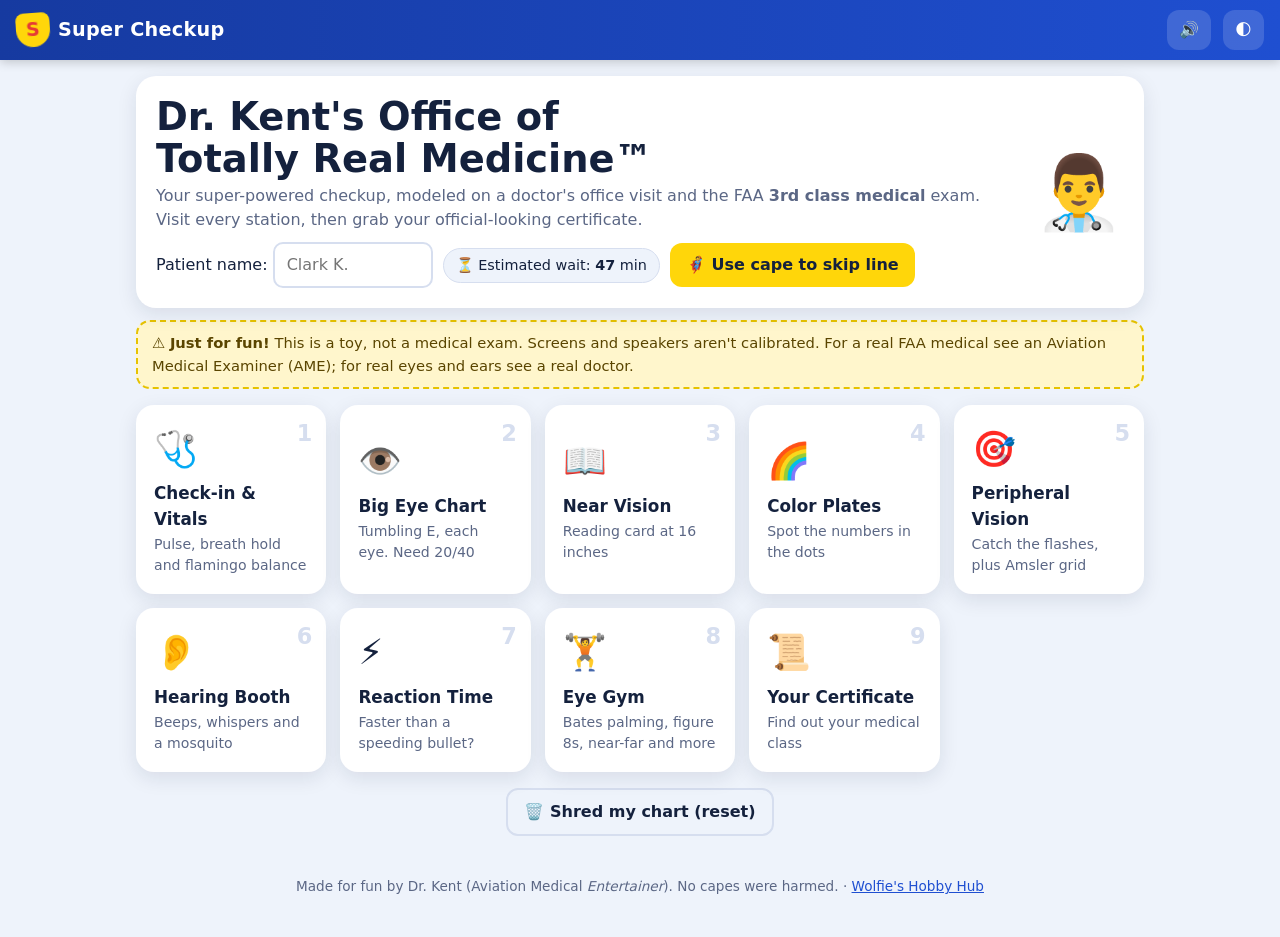
==== checkup/index.html @ 21eaa27b "Add Super Checkup: goofy doctor's-office checkup page (2.18.0) New checkup/ page with eye chart, nea" ====
<!doctype html>
<html lang="en">
<head>
<meta charset="utf-8">
<meta name="viewport" content="width=device-width, initial-scale=1">
<title>Super Checkup</title>
<meta name="description" content="Dr. Kent's goofy doctor's office: eye chart, color plates, peripheral vision, hearing, reaction time, eye gym and a printable certificate. For fun, not a medical exam.">
<link rel="icon" href="data:image/svg+xml,<svg xmlns='http://www.w3.org/2000/svg' viewBox='0 0 100 100'><text y='.9em' font-size='90'>🩺</text></svg>">
<style>
:root{
  --blue:#1f4fd1; --blue2:#163aa0; --red:#e53935; --yellow:#ffd60a; --green:#18a058;
  --bg:#eef3fb; --card:#ffffff; --ink:#14213d; --muted:#5b6785; --line:#d6deef;
  --shadow:0 6px 20px rgba(20,33,61,.10);
}
@media (prefers-color-scheme: dark){
  :root:not([data-theme="light"]){ --bg:#0d1427; --card:#16213d; --ink:#eef2ff; --muted:#a3b0d0; --line:#2a3963; --shadow:0 6px 20px rgba(0,0,0,.35); }
}
:root[data-theme="dark"]{ --bg:#0d1427; --card:#16213d; --ink:#eef2ff; --muted:#a3b0d0; --line:#2a3963; --shadow:0 6px 20px rgba(0,0,0,.35); }
*{box-sizing:border-box}
html,body{margin:0}
body{background:var(--bg);color:var(--ink);font:16px/1.5 system-ui,-apple-system,"Segoe UI",Roboto,sans-serif;min-height:100vh;overflow-x:hidden}
button{font:inherit;cursor:pointer;border:0;border-radius:12px;padding:10px 16px;background:var(--blue);color:#fff;font-weight:700;transition:transform .08s,filter .15s}
button:hover{filter:brightness(1.1)} button:active{transform:scale(.96)}
button.ghost{background:transparent;color:var(--ink);border:2px solid var(--line)}
button.red{background:var(--red)} button.yellow{background:var(--yellow);color:#14213d} button.green{background:var(--green)}
button.big{font-size:1.25rem;padding:16px 26px}
button:disabled{opacity:.5;cursor:not-allowed}
input,select{font:inherit;padding:9px 12px;border-radius:10px;border:2px solid var(--line);background:var(--card);color:var(--ink)}
a{color:var(--blue)}
header.top{position:sticky;top:0;z-index:20;background:linear-gradient(90deg,var(--blue2),var(--blue));color:#fff;display:flex;align-items:center;gap:12px;padding:10px 16px;box-shadow:0 2px 10px rgba(0,0,0,.2)}
header.top .logo{font-weight:900;font-size:1.2rem;letter-spacing:.3px;display:flex;align-items:center;gap:8px;color:#fff;text-decoration:none}
header.top .logo .s{display:inline-grid;place-items:center;width:34px;height:34px;background:var(--yellow);color:var(--red);border-radius:8px 8px 50% 50%;font-weight:900;transform:rotate(-4deg)}
header.top .sp{flex:1}
header.top button{background:rgba(255,255,255,.15);padding:8px 12px}
.wrap{max-width:1040px;margin:0 auto;padding:16px}
.disclaimer{background:#fff6cc;color:#5a4500;border:2px dashed #e6c200;border-radius:14px;padding:10px 14px;font-size:.92rem;margin:12px 0}
.hero{display:grid;grid-template-columns:1fr auto;gap:16px;align-items:center;background:var(--card);border-radius:20px;padding:20px;box-shadow:var(--shadow);position:relative;overflow:hidden}
.hero h1{margin:0 0 4px;font-size:clamp(1.6rem,4vw,2.4rem);line-height:1.1}
.hero p{margin:4px 0;color:var(--muted)}
.doc{font-size:72px;cursor:pointer;user-select:none;animation:bob 2.4s ease-in-out infinite;position:relative}
.bubble{position:absolute;right:100px;top:10px;background:var(--yellow);color:#14213d;padding:8px 12px;border-radius:14px 14px 2px 14px;font-weight:700;max-width:260px;font-size:.9rem;box-shadow:var(--shadow);opacity:0;transform:translateY(6px);transition:.3s;pointer-events:none}
.bubble.on{opacity:1;transform:none}
@keyframes bob{50%{transform:translateY(-8px) rotate(3deg)}}
.waiting{display:flex;flex-wrap:wrap;gap:10px;align-items:center;margin-top:10px}
.pill{background:var(--bg);border:1px solid var(--line);border-radius:999px;padding:6px 12px;font-size:.9rem}
.grid{display:grid;grid-template-columns:repeat(auto-fill,minmax(190px,1fr));gap:14px;margin-top:16px}
.card{background:var(--card);border-radius:18px;padding:16px;box-shadow:var(--shadow);border:2px solid transparent;cursor:pointer;position:relative;transition:transform .15s,border-color .15s;text-align:left;color:var(--ink);font-weight:400}
.card:hover{transform:translateY(-3px) rotate(-.5deg);border-color:var(--blue)}
.card .em{font-size:2.2rem}
.card h3{margin:6px 0 2px;font-size:1.05rem}
.card p{margin:0;color:var(--muted);font-size:.88rem}
.card .num{position:absolute;top:10px;right:12px;font-weight:900;color:var(--line);font-size:1.4rem}
.card .done{position:absolute;top:10px;right:12px;background:var(--green);color:#fff;border-radius:999px;padding:2px 9px;font-size:.78rem;font-weight:800}
.station{display:none}
.station.on{display:block;animation:pop .25s ease-out}
@keyframes pop{from{opacity:0;transform:translateY(10px)}}
.panel{background:var(--card);border-radius:20px;padding:18px;box-shadow:var(--shadow);margin-top:14px}
.panel h2{margin:0 0 6px}
.muted{color:var(--muted)}
.row{display:flex;flex-wrap:wrap;gap:10px;align-items:center}
.back{margin-bottom:6px}
.chartbox{background:#fff;color:#000;border-radius:16px;min-height:280px;display:grid;place-items:center;position:relative;border:6px solid #ddd;overflow:hidden}
.chartbox .lab{position:absolute;top:8px;left:12px;font:700 .85rem system-ui;color:#555}
.chartbox .lab2{position:absolute;top:8px;right:12px;font:700 .85rem system-ui;color:#555}
.arrows{display:grid;grid-template-columns:repeat(3,64px);grid-template-rows:repeat(3,64px);gap:6px;justify-content:center;margin-top:12px}
.arrows button{font-size:1.6rem;padding:0}
.cal-card{height:auto;aspect-ratio:85.6/53.98;border:3px solid var(--blue);border-radius:10px;background:repeating-linear-gradient(45deg,rgba(31,79,209,.08) 0 10px,transparent 10px 20px);display:grid;place-items:center;font-weight:800;color:var(--blue);margin:10px 0}
.result{background:var(--bg);border-radius:14px;padding:12px 14px;margin-top:12px;border-left:6px solid var(--blue)}
.result.good{border-left-color:var(--green)} .result.bad{border-left-color:var(--red)}
.big-num{font-size:2.6rem;font-weight:900;line-height:1}
canvas.plate{width:min(320px,80vw);height:auto;aspect-ratio:1;border-radius:50%;background:#f3ecdc;display:block;margin:10px auto;box-shadow:inset 0 0 0 4px #e3d9c3}
.keypad{display:grid;grid-template-columns:repeat(5,1fr);gap:6px;max-width:340px;margin:8px auto}
.keypad button{padding:12px 0}
.field{background:#0a0f1c;border-radius:16px;height:min(70vh,560px);position:relative;touch-action:manipulation;user-select:none;overflow:hidden}
.field .fix{position:absolute;left:50%;top:50%;transform:translate(-50%,-50%);color:var(--yellow);font:900 28px system-ui}
.field .msg{position:absolute;left:0;right:0;bottom:12px;text-align:center;color:#c9d4f2;font-size:.95rem}
.react{height:280px;border-radius:20px;display:grid;place-items:center;font:900 clamp(1.4rem,5vw,2.4rem) system-ui;color:#fff;user-select:none;touch-action:manipulation;background:#334;cursor:pointer;text-align:center;padding:10px}
.react.wait{background:var(--red)} .react.go{background:var(--green)} .react.early{background:#f59f00}
table{border-collapse:collapse;width:100%}
td,th{padding:6px 8px;border-bottom:1px solid var(--line);text-align:left}
.tabs{display:flex;gap:6px;flex-wrap:wrap;margin:10px 0}
.tabs button{background:var(--bg);color:var(--ink);border:2px solid var(--line)}
.tabs button.on{background:var(--blue);color:#fff;border-color:var(--blue)}
.reading{background:#fff;color:#111;border-radius:14px;padding:16px;font-family:Georgia,"Times New Roman",serif}
.reading .ln{padding:6px 8px;border-radius:8px;cursor:pointer;display:flex;gap:10px;align-items:baseline}
.reading .ln:hover{background:#eef3fb}
.reading .ln b{font:700 11px system-ui;color:#888;min-width:44px}
.stage{background:#0a0f1c;border-radius:16px;height:340px;position:relative;overflow:hidden;color:#fff}
.stage .dot{position:absolute;width:26px;height:26px;border-radius:50%;background:radial-gradient(circle at 35% 35%,#fff,var(--yellow) 40%,#f08c00);box-shadow:0 0 18px var(--yellow);transform:translate(-50%,-50%)}
.stage .say{position:absolute;left:0;right:0;top:14px;text-align:center;font:800 1.3rem system-ui;padding:0 12px}
.stage .timer{position:absolute;right:14px;bottom:10px;font:800 1.1rem system-ui;color:var(--yellow)}
.ex{display:grid;grid-template-columns:repeat(auto-fill,minmax(220px,1fr));gap:10px;margin-top:10px}
.ex .card{cursor:default}
.ex .card button{margin-top:8px}
.heart{font-size:64px;display:inline-block}
.heart.beat{animation:beat var(--hb,1s) infinite}
@keyframes beat{0%,100%{transform:scale(1)}15%{transform:scale(1.25)}30%{transform:scale(1)}45%{transform:scale(1.15)}}
.toast{position:fixed;left:50%;bottom:18px;transform:translateX(-50%) translateY(120px);background:var(--ink);color:var(--bg);padding:10px 16px;border-radius:14px;font-weight:700;z-index:50;transition:.35s;max-width:calc(100vw - 32px);text-align:center}
.toast.on{transform:translateX(-50%)}
#confetti{position:fixed;inset:0;pointer-events:none;z-index:60}
.cert{background:#fffdf3;color:#1b1b1b;border:12px double #c9a227;border-radius:10px;padding:24px;text-align:center;position:relative;font-family:Georgia,serif}
.cert h2{font-size:clamp(1.3rem,4vw,2rem);margin:0;color:var(--blue2);letter-spacing:1px}
.cert .cls{font:900 clamp(1.3rem,5vw,2.2rem) system-ui;margin:10px 0;color:var(--red)}
.cert table td{border-bottom:1px dotted #bbb;font-family:system-ui}
.seal{position:absolute;right:18px;bottom:18px;width:110px;height:110px;transform:rotate(-14deg);opacity:0}
.seal.stamp{animation:stamp .5s cubic-bezier(.2,2,.4,1) forwards}
@keyframes stamp{from{opacity:0;transform:scale(2.5) rotate(-30deg)}to{opacity:.95;transform:scale(1) rotate(-14deg)}}
.sig{font-family:"Brush Script MT","Segoe Script",cursive;font-size:1.6rem;margin-top:16px}
footer{color:var(--muted);text-align:center;font-size:.85rem;padding:24px 16px 40px}
.shake{animation:shake .4s}
@keyframes shake{25%{transform:translateX(-8px)}75%{transform:translateX(8px)}}
@media (max-width:600px){
  .hero{grid-template-columns:1fr}
  .doc{position:absolute;right:10px;top:6px;font-size:48px}
  .bubble{right:10px;top:64px}
  .wrap{padding:12px 16px}
}
@media print{
  header.top,.no-print,footer,.back,.disclaimer{display:none!important}
  body{background:#fff}
  .station{display:none!important}
  #st-cert{display:block!important}
  .panel{box-shadow:none}
}
</style>
</head>
<body>
<canvas id="confetti"></canvas>
<div class="toast" id="toast"></div>

<header class="top">
  <a class="logo" href="#"><span class="s">S</span> Super Checkup</a>
  <span class="sp"></span>
  <button id="muteBtn" title="Sound effects on/off">🔊</button>
  <button id="themeBtn" title="Light/dark">🌓</button>
</header>

<div class="wrap">

<!-- ================= HOME / WAITING ROOM ================= -->
<section class="station on" id="st-home">
  <div class="hero">
    <div>
      <h1>Dr. Kent's Office of<br>Totally Real Medicine™</h1>
      <p>Your super-powered checkup, modeled on a doctor's office visit and the FAA <b>3rd class medical</b> exam. Visit every station, then grab your official-looking certificate.</p>
      <div class="waiting">
        <label>Patient name: <input id="pname" placeholder="Clark K." maxlength="40" style="width:160px"></label>
        <span class="pill">⏳ Estimated wait: <b id="wait">47</b> min</span>
        <button class="yellow" id="skipLine">🦸 Use cape to skip line</button>
      </div>
    </div>
    <div class="doc" id="doc" title="Poke the doctor">👨‍⚕️</div>
    <div class="bubble" id="bubble"></div>
  </div>
  <div class="disclaimer">⚠️ <b>Just for fun!</b> This is a toy, not a medical exam. Screens and speakers aren't calibrated. For a real FAA medical see an Aviation Medical Examiner (AME); for real eyes and ears see a real doctor.</div>
  <div class="grid" id="cards"></div>
  <div class="row" style="margin-top:16px;justify-content:center">
    <button class="ghost" id="resetAll">🗑️ Shred my chart (reset)</button>
  </div>
</section>

<!-- ================= VITALS ================= -->
<section class="station" id="st-vitals">
  <button class="ghost back">← Waiting room</button>
  <div class="panel">
    <h2>🩺 Station 1: Check-in & Vitals</h2>
    <p class="muted">The nurse would normally do this while asking about your diet. We'll skip the diet part.</p>
    <div class="tabs" data-tabs="vit"><button data-t="pulse" class="on">❤️ Pulse tapper</button><button data-t="breath">🫁 Breath hold</button><button data-t="balance">🦩 Flamingo balance</button></div>
    <div data-pane="vit-pulse">
      <p>Find your pulse (wrist or neck) and tap the heart <b>once per beat</b>. 10 taps is plenty.</p>
      <div style="text-align:center">
        <button class="ghost" id="pulseTap" style="border:0;background:none;padding:0"><span class="heart" id="heart">❤️</span></button>
        <div class="big-num" id="bpm">--</div><div class="muted">beats per minute</div>
        <div class="row" style="justify-content:center;margin-top:8px"><button class="ghost" id="pulseReset">Start over</button></div>
      </div>
      <div id="pulseRes"></div>
    </div>
    <div data-pane="vit-breath" hidden>
      <p>Take a normal breath (no hyperventilating, please, we're out of paper bags) and hold. Stop when you need air.</p>
      <div style="text-align:center"><div class="big-num" id="breathT">0.0 s</div>
        <div class="row" style="justify-content:center;margin-top:10px"><button class="big" id="breathBtn">Start holding</button></div>
        <p id="breathMsg" class="muted"></p></div>
    </div>
    <div data-pane="vit-balance" hidden>
      <p>Stand on one foot, arms crossed. For extra credit, close your eyes. You'll hear a beep every 10 seconds; 30 seconds is a pass. Tap anywhere on the big button the moment your foot touches down.</p>
      <div class="react" id="balBox">Tap to start (3 s countdown)</div>
      <div id="balRes"></div>
    </div>
  </div>
</section>

<!-- ================= ACUITY ================= -->
<section class="station" id="st-acuity">
  <button class="ghost back">← Waiting room</button>
  <div class="panel">
    <h2>👁️ Station 2: The Big Eye Chart</h2>
    <p class="muted">A tumbling-E chart, like the one the AME uses. 3rd class needs <b>20/40 or better in each eye</b>, glasses allowed.</p>
    <details id="calBox" open>
      <summary><b>Step 1: Calibrate your screen</b> (so the letters are the right size)</summary>
      <p>Hold a credit card (or driver's license) against the screen and drag the slider until the box matches its width.</p>
      <input type="range" id="calSlider" min="150" max="700" value="324" style="width:100%">
      <div class="cal-card" id="calCard">💳 card size</div>
      <label>Step 2: How far away will you stand? <select id="dist">
        <option value="1524">5 ft (1.5 m), small screen</option>
        <option value="3048" selected>10 ft (3 m)</option>
        <option value="4572">15 ft (4.5 m)</option>
        <option value="6096">20 ft (6 m), the real thing</option>
      </select></label>
      <p class="muted">Step back to that distance. Answer with the arrow keys (a wireless keyboard is great), the arrow buttons, or swipe in the direction the E's legs point. A friend can tap for you, as long as they don't help.</p>
    </details>
    <div class="row" style="margin:10px 0"><button class="big" id="acuStart">Start eye chart</button></div>
    <div class="chartbox" id="acuBox"><span class="lab" id="acuLab">Ready when you are</span><span class="lab2" id="acuLine"></span><div id="acuE" class="muted" style="color:#999">👁️ Cover one eye when asked</div></div>
    <div class="arrows">
      <span></span><button data-dir="3">⬆️</button><span></span>
      <button data-dir="2">⬅️</button><button class="ghost" data-dir="-1" title="Can't tell">🤷</button><button data-dir="0">➡️</button>
      <span></span><button data-dir="1">⬇️</button><span></span>
    </div>
    <div id="acuRes"></div>
  </div>
</section>

<!-- ================= NEAR ================= -->
<section class="station" id="st-near">
  <button class="ghost back">← Waiting room</button>
  <div class="panel">
    <h2>📖 Station 3: Near Vision Card</h2>
    <p class="muted">Hold the screen at reading distance, <b>16 inches (40 cm)</b>, about the length of your forearm plus hand. 3rd class needs 20/40 up close. Readers allowed. Uses your calibration from the Eye Chart station.</p>
    <div class="reading" id="readCard"></div>
    <p class="muted">Tap the <b>smallest</b> line you can read without squinting.</p>
    <div id="nearRes"></div>
  </div>
</section>

<!-- ================= COLOR ================= -->
<section class="station" id="st-color">
  <button class="ghost back">← Waiting room</button>
  <div class="panel">
    <h2>🌈 Station 4: Color Vision Plates</h2>
    <p class="muted">Pseudo-Ishihara dot plates, freshly baked with random numbers each time. Type the number you see. The AME checks this because runway lights and light-gun signals are red, green and white.</p>
    <div style="text-align:center">
      <div class="muted" id="plateLab">Plate 1 of 6</div>
      <canvas class="plate" id="plate" width="640" height="640"></canvas>
      <div class="big-num" id="plateIn" style="min-height:2.6rem;letter-spacing:6px">&nbsp;</div>
      <div class="keypad" id="keypad"></div>
      <div class="row" style="justify-content:center"><button class="ghost" id="plateNone">I see nothing</button><button class="green" id="plateOk">Submit</button></div>
    </div>
    <div id="colorRes"></div>
  </div>
</section>

<!-- ================= FIELD ================= -->
<section class="station" id="st-field">
  <button class="ghost back">← Waiting room</button>
  <div class="panel">
    <h2>🎯 Station 5: Peripheral Vision</h2>
    <p class="muted">The AME wiggles fingers at the edge of your vision. We flash dots. Sit close (about 12 in / 30 cm), cover one eye or not, and <b>stare at the yellow +</b>. Hit <b>space</b> or tap the black area whenever you spot a flash. No peeking!</p>
    <div class="tabs" data-tabs="fld"><button data-t="flash" class="on">✨ Flash test</button><button data-t="amsler">🔲 Amsler grid</button></div>
    <div data-pane="fld-flash">
      <div class="field" id="field"><div class="fix">+</div><div class="msg" id="fieldMsg">Tap here to begin</div></div>
      <div id="fieldRes"></div>
    </div>
    <div data-pane="fld-amsler" hidden>
      <p>Eye doctors use this grid to spot trouble in your central vision. Hold it at reading distance, cover one eye, and look at the center dot. Do all lines look straight, with no missing or blurry patches? If something looks wavy or missing, that's worth a real eye exam.</p>
      <div style="background:#fff;border-radius:14px;padding:12px;max-width:420px;margin:auto"><svg id="amsler" viewBox="0 0 200 200" style="width:100%;display:block"></svg></div>
    </div>
  </div>
</section>

<!-- ================= HEARING ================= -->
<section class="station" id="st-hearing">
  <button class="ghost back">← Waiting room</button>
  <div class="panel">
    <h2>👂 Station 6: Hearing Booth</h2>
    <p class="muted">Headphones work best. Start with your volume at about half. The AME's version is a whisper test: you face away and repeat what they say from 6 feet.</p>
    <div class="tabs" data-tabs="hear"><button data-t="tones" class="on">🎵 Beep test</button><button data-t="whisper">🤫 Whisper test</button><button data-t="mosq">🦟 Mosquito test</button></div>
    <div data-pane="hear-tones">
      <p>Pips start very quiet and get louder. Press the big button (or space) <b>as soon as you hear them</b>. We check each ear at 6 pitches.</p>
      <div class="row"><button class="big" id="toneStart">Start beep test</button><span class="pill" id="toneLab">Not started</span></div>
      <div style="text-align:center;margin-top:12px"><button class="big yellow" id="heardBtn" style="font-size:1.6rem;padding:22px 40px" disabled>🙋 I HEAR IT!</button></div>
      <div id="toneRes"></div>
    </div>
    <div data-pane="hear-whisper" hidden>
      <p>Turn your back to the screen, like at the AME. The computer will whisper two aviation words, getting quieter each round. Type what you heard.</p>
      <div class="row"><button class="big" id="whStart">Whisper round 1</button><button class="ghost" id="whAgain" disabled>🔁 Say it again</button></div>
      <div class="row" style="margin-top:10px"><input id="whIn" placeholder="e.g. alpha tango" autocomplete="off" style="flex:1;min-width:180px"><button class="green" id="whOk" disabled>Check</button></div>
      <div id="whRes"></div>
    </div>
    <div data-pane="hear-mosq" hidden>
      <p>A tone sweeps higher and higher. Press the button the moment it <b>disappears</b>. Your ears' upper limit drops with age, so we'll guess your "ear age". Keep the volume moderate.</p>
      <div class="row"><button class="big" id="mqStart">Start sweep</button><button class="big red" id="mqStop" disabled>🙉 It's gone!</button></div>
      <div class="big-num" id="mqHz" style="margin-top:12px">-- Hz</div>
      <div id="mqRes"></div>
    </div>
  </div>
</section>

<!-- ================= REACTION ================= -->
<section class="station" id="st-react">
  <button class="ghost back">← Waiting room</button>
  <div class="panel">
    <h2>⚡ Station 7: Reaction Time</h2>
    <p class="muted">Wait for green (or the beep), then tap as fast as you can. 5 tries. Tap early and you'll be publicly shamed.</p>
    <div class="tabs" data-tabs="rx"><button data-t="see" class="on">👀 See it</button><button data-t="hear">🔔 Hear it</button></div>
    <div class="react" id="rxBox">Tap to start</div>
    <div id="rxRes"></div>
  </div>
</section>

<!-- ================= EYE GYM ================= -->
<section class="station" id="st-gym">
  <button class="ghost back">← Waiting room</button>
  <div class="panel">
    <h2>🏋️ Station 8: Eye Gym (Bates method & friends)</h2>
    <div class="disclaimer">🤓 <b>Real talk from Dr. Kent:</b> The Bates method is from 1920, and studies have not shown that it fixes nearsightedness, farsightedness or astigmatism. These exercises can feel relaxing and help with screen strain (the 20-20-20 rule is legit), but please keep your glasses for driving and flying. We skip Bates' "sunning", because staring at the sun damages your eyes.</div>
    <div class="stage" id="stage"><div class="say" id="say">Pick an exercise, or run the whole routine</div><div class="dot" id="gdot" style="left:50%;top:55%"></div><div class="timer" id="gtimer"></div></div>
    <div class="row" style="margin-top:10px"><button class="big" id="routine">▶️ Full routine (~6 min)</button><button class="ghost" id="gymStop">⏹ Stop</button><label class="row" style="gap:6px"><input type="checkbox" id="voice" checked> Voice coach</label></div>
    <div class="ex" id="exList"></div>
  </div>
</section>

<!-- ================= CERTIFICATE ================= -->
<section class="station" id="st-cert">
  <button class="ghost back">← Waiting room</button>
  <div class="panel">
    <div class="cert" id="cert"></div>
    <div class="row no-print" style="justify-content:center;margin-top:14px">
      <button id="printCert">🖨️ Print / save PDF</button>
      <button class="yellow" id="restamp">🔨 Stamp it again</button>
    </div>
  </div>
</section>

</div>
<footer>Made for fun by Dr. Kent (Aviation Medical <i>Entertainer</i>). No capes were harmed. · <a href="../">Wolfie's Hobby Hub</a></footer>

<script>
"use strict";
const $ = (s, el = document) => el.querySelector(s);
const $$ = (s, el = document) => [...el.querySelectorAll(s)];
const sleep = (ms) => new Promise((r) => setTimeout(r, ms));
const rnd = (a, b) => a + Math.random() * (b - a);
const pick = (a) => a[Math.floor(Math.random() * a.length)];

// ---------- saved state ----------
let R = {};
try { R = JSON.parse(localStorage.getItem("superCheckup") || "{}") || {}; } catch { R = {}; }
const save = () => { try { localStorage.setItem("superCheckup", JSON.stringify(R)); } catch {} };

// ---------- sound ----------
let AC = null, muted = false;
try { muted = localStorage.getItem("scMuted") === "1"; } catch {}
const ac = () => {
  if (!AC) AC = new (window.AudioContext || window.webkitAudioContext)();
  if (AC.state === "suspended") AC.resume();
  return AC;
};
// force: test sounds play even when effects are muted
function tone({ f = 440, d = 0.15, v = 0.2, type = "sine", pan = 0, at = 0, to = null, force = false } = {}) {
  if (muted && !force) return;
  const c = ac(), t = c.currentTime + at;
  const o = c.createOscillator(), g = c.createGain(), p = c.createStereoPanner ? c.createStereoPanner() : null;
  o.type = type; o.frequency.setValueAtTime(f, t);
  if (to) o.frequency.exponentialRampToValueAtTime(to, t + d);
  g.gain.setValueAtTime(0, t);
  g.gain.linearRampToValueAtTime(v, t + 0.012);
  g.gain.setValueAtTime(v, t + Math.max(0.013, d - 0.03));
  g.gain.linearRampToValueAtTime(0, t + d);
  o.connect(g);
  if (p) { p.pan.value = pan; g.connect(p).connect(c.destination); } else g.connect(c.destination);
  o.start(t); o.stop(t + d + 0.02);
}
const sfx = {
  ding: () => { tone({ f: 988, d: 0.12, v: 0.15 }); tone({ f: 1319, d: 0.25, v: 0.15, at: 0.1 }); },
  buzz: () => tone({ f: 110, d: 0.35, v: 0.15, type: "sawtooth" }),
  boing: () => tone({ f: 180, to: 720, d: 0.3, v: 0.2, type: "triangle" }),
  click: () => tone({ f: 1500, d: 0.03, v: 0.08, type: "square" }),
  fanfare: () => [523, 659, 784, 1047, 784, 1047].forEach((f, i) => tone({ f, d: i === 5 ? 0.6 : 0.16, v: 0.16, type: "triangle", at: i * 0.15 })),
  sad: () => [392, 370, 349, 330].forEach((f, i) => tone({ f, d: i === 3 ? 0.7 : 0.3, v: 0.15, type: "triangle", at: i * 0.3 })),
  bell: () => { tone({ f: 660, d: 1.4, v: 0.15 }); tone({ f: 1320, d: 1.0, v: 0.05 }); },
  drum: () => { for (let i = 0; i < 14; i++) tone({ f: 90 + Math.random() * 30, d: 0.05, v: 0.12, type: "square", at: i * 0.06 }); },
};
const muteBtn = $("#muteBtn");
const paintMute = () => (muteBtn.textContent = muted ? "🔇" : "🔊");
paintMute();
muteBtn.onclick = () => { muted = !muted; try { localStorage.setItem("scMuted", muted ? "1" : "0"); } catch {} paintMute(); sfx.click(); };
$("#themeBtn").onclick = () => {
  const dark = matchMedia("(prefers-color-scheme: dark)").matches;
  const cur = document.documentElement.dataset.theme || (dark ? "dark" : "light");
  document.documentElement.dataset.theme = cur === "dark" ? "light" : "dark";
};

// ---------- confetti & toast ----------
const cv = $("#confetti"), cx = cv.getContext("2d");
let parts = [], confettiOn = false;
function confetti(n = 160) {
  cv.width = innerWidth; cv.height = innerHeight;
  const cols = ["#1f4fd1", "#e53935", "#ffd60a", "#18a058", "#ff8ad8"];
  for (let i = 0; i < n; i++) parts.push({ x: innerWidth / 2 + rnd(-80, 80), y: innerHeight * 0.35, vx: rnd(-9, 9), vy: rnd(-14, -4), r: rnd(0, 6), vr: rnd(-0.3, 0.3), c: pick(cols), w: rnd(6, 12), life: 0 });
  if (!confettiOn) { confettiOn = true; requestAnimationFrame(tickConfetti); }
}
function tickConfetti() {
  cx.clearRect(0, 0, cv.width, cv.height);
  parts = parts.filter((p) => p.life < 220 && p.y < cv.height + 20);
  for (const p of parts) {
    p.life++; p.vy += 0.32; p.vx *= 0.99; p.x += p.vx; p.y += p.vy; p.r += p.vr;
    cx.save(); cx.translate(p.x, p.y); cx.rotate(p.r); cx.fillStyle = p.c; cx.fillRect(-p.w / 2, -p.w / 4, p.w, p.w / 2); cx.restore();
  }
  if (parts.length) requestAnimationFrame(tickConfetti); else { confettiOn = false; cx.clearRect(0, 0, cv.width, cv.height); }
}
let toastT;
function toast(msg, ms = 2600) {
  const t = $("#toast"); t.textContent = msg; t.classList.add("on");
  clearTimeout(toastT); toastT = setTimeout(() => t.classList.remove("on"), ms);
}

// ---------- doctor & waiting room ----------
const QUIPS = [
  "Say 'aaah'. No, louder. Now with feeling.",
  "I went to medical school for 8 years. This website took 8 minutes.",
  "Your chart says you're 'mostly human'. Interesting.",
  "Please ignore the kryptonite in the supply closet.",
  "Did you fill out the 47-page clipboard? Just kidding, there's no clipboard.",
  "The eye chart is not a word search. Stop trying to spell things.",
  "Cold stethoscope incoming! 🧊",
  "Pilots: yes, I can see you holding your breath during the blood pressure check.",
  "If your reaction time beats mine, lunch is on me.",
  "Fun fact: Superman's X-ray vision would fail the Amsler grid.",
  "My handwriting is illegible on purpose. It's tradition.",
  "This won't hurt a bit. (It's a website.)",
];
let bubbleT;
function say(msg) {
  const b = $("#bubble"); b.textContent = msg; b.classList.add("on");
  clearTimeout(bubbleT); bubbleT = setTimeout(() => b.classList.remove("on"), 4200);
}
$("#doc").onclick = () => { sfx.boing(); say(pick(QUIPS)); };
const pname = $("#pname");
pname.value = R.name || "";
pname.oninput = () => { R.name = pname.value.trim(); save(); };
let waitMin = 47;
setInterval(() => {
  if (!$("#st-home").classList.contains("on")) return;
  waitMin = Math.max(1, waitMin + pick([-3, -1, 0, 1, 2, 5, 12]));
  $("#wait").textContent = waitMin;
}, 2500);
$("#skipLine").onclick = () => { sfx.boing(); waitMin = 0; $("#wait").textContent = "0"; say("Ooh, a cape! Right this way, VIP. Start with Station 1."); confetti(40); };

// ---------- stations & routing ----------
const STATIONS = [
  { id: "vitals", em: "🩺", t: "Check-in & Vitals", d: "Pulse, breath hold and flamingo balance", done: () => R.pulse || R.breath || R.balance },
  { id: "acuity", em: "👁️", t: "Big Eye Chart", d: "Tumbling E, each eye. Need 20/40", done: () => R.acuity },
  { id: "near", em: "📖", t: "Near Vision", d: "Reading card at 16 inches", done: () => R.near },
  { id: "color", em: "🌈", t: "Color Plates", d: "Spot the numbers in the dots", done: () => R.color },
  { id: "field", em: "🎯", t: "Peripheral Vision", d: "Catch the flashes, plus Amsler grid", done: () => R.field },
  { id: "hearing", em: "👂", t: "Hearing Booth", d: "Beeps, whispers and a mosquito", done: () => R.tones || R.whisper || R.mosq },
  { id: "react", em: "⚡", t: "Reaction Time", d: "Faster than a speeding bullet?", done: () => R.react || R.reactAudio },
  { id: "gym", em: "🏋️", t: "Eye Gym", d: "Bates palming, figure 8s, near-far and more", done: () => R.gym },
  { id: "cert", em: "📜", t: "Your Certificate", d: "Find out your medical class", done: () => false },
];
function renderCards() {
  $("#cards").innerHTML = STATIONS.map((s, i) => `<button class="card" data-go="${s.id}">
    ${s.done() ? '<span class="done">✓ done</span>' : `<span class="num">${i + 1}</span>`}
    <div class="em">${s.em}</div><h3>${s.t}</h3><p>${s.d}</p></button>`).join("");
  $$("#cards [data-go]").forEach((b) => (b.onclick = () => { sfx.click(); location.hash = b.dataset.go; }));
}
const stoppers = [];
const onLeave = (fn) => stoppers.push(fn);
const ENTER = {};
function route() {
  stoppers.forEach((f) => { try { f(); } catch {} });
  const id = location.hash.slice(1) || "home";
  const st = $("#st-" + id) ? id : "home";
  $$(".station").forEach((s) => s.classList.toggle("on", s.id === "st-" + st));
  if (st === "home") renderCards();
  if (ENTER[st]) ENTER[st]();
  scrollTo(0, 0);
  if (st !== "home" && st !== "cert") toast(pick(QUIPS));
}
addEventListener("hashchange", route);
$$(".back").forEach((b) => (b.onclick = () => { location.hash = ""; }));
$$("[data-tabs]").forEach((bar) => {
  const k = bar.dataset.tabs;
  $$("button", bar).forEach((b) => (b.onclick = () => {
    stoppers.forEach((f) => { try { f(); } catch {} });
    $$("button", bar).forEach((x) => x.classList.toggle("on", x === b));
    $$(`[data-pane^="${k}-"]`).forEach((p) => (p.hidden = p.dataset.pane !== `${k}-${b.dataset.t}`));
    bar.dispatchEvent(new CustomEvent("tab", { detail: b.dataset.t }));
  }));
});
$("#resetAll").onclick = () => {
  if (!confirm("Shred your whole chart and start over?")) return;
  const name = R.name; R = { name, cal: R.cal }; save(); renderCards(); sfx.drum(); toast("🗑️ Chart shredded. Fresh start!");
};
function result(el, html, kind = "") { el.innerHTML = `<div class="result ${kind}">${html}</div>`; }

// ---------- 1. vitals ----------
let taps = [];
$("#pulseTap").onclick = () => {
  const now = performance.now();
  if (taps.length && now - taps[taps.length - 1] > 2500) taps = [];
  taps.push(now); taps = taps.slice(-11);
  tone({ f: 70, d: 0.09, v: 0.3, type: "sine" });
  const h = $("#heart"); h.classList.remove("beat"); h.style.transform = "scale(1.3)"; setTimeout(() => (h.style.transform = ""), 120);
  if (taps.length < 4) { $("#bpm").textContent = `${taps.length}…`; return; }
  const gaps = taps.slice(1).map((t, i) => t - taps[i]);
  const bpm = Math.round(60000 / (gaps.reduce((a, b) => a + b, 0) / gaps.length));
  $("#bpm").textContent = bpm;
  if (taps.length >= 10) {
    R.pulse = bpm; save();
    h.style.setProperty("--hb", (60 / bpm).toFixed(2) + "s"); h.classList.add("beat");
    const msg = bpm < 50 ? "Very chill. Are you a marathoner, a sloth, or asleep?" : bpm <= 100 ? "Right in the normal 50-100 range. Textbook!" : "Over 100. Did the waiting room magazines excite you? Rest and try again.";
    result($("#pulseRes"), `<b>${bpm} bpm.</b> ${msg}`, bpm >= 50 && bpm <= 100 ? "good" : "");
    sfx.ding();
  }
};
$("#pulseReset").onclick = () => { taps = []; $("#bpm").textContent = "--"; $("#heart").classList.remove("beat"); $("#pulseRes").innerHTML = ""; };

let breathStart = 0, breathRaf = 0;
$("#breathBtn").onclick = () => {
  const b = $("#breathBtn");
  if (!breathStart) {
    breathStart = performance.now(); b.textContent = "I need air!"; b.classList.add("red"); sfx.click();
    let last = 0;
    const tick = () => {
      const s = (performance.now() - breathStart) / 1000;
      $("#breathT").textContent = s.toFixed(1) + " s";
      const m = Math.floor(s / 15);
      if (m > last) { last = m; tone({ f: 600 + m * 80, d: 0.1, v: 0.1 }); }
      breathRaf = requestAnimationFrame(tick);
    };
    tick();
  } else {
    cancelAnimationFrame(breathRaf);
    const s = (performance.now() - breathStart) / 1000; breathStart = 0;
    b.textContent = "Try again"; b.classList.remove("red");
    R.breath = Math.round(s); save();
    $("#breathMsg").textContent = s < 20 ? "Hmm, short. Were you laughing?" : s < 45 ? "Solid human lungs." : s < 90 ? "Impressive! Aquaman wants your number." : "Whoa. Are you secretly a dolphin? 🐬";
    s >= 45 ? (sfx.fanfare(), confetti(80)) : sfx.ding();
  }
};
onLeave(() => { if (breathStart) { cancelAnimationFrame(breathRaf); breathStart = 0; $("#breathBtn").textContent = "Start holding"; $("#breathBtn").classList.remove("red"); } });

let bal = { state: "idle", t0: 0, raf: 0, timers: [] };
const balBox = $("#balBox");
function balStop() { bal.timers.forEach(clearTimeout); bal.timers = []; cancelAnimationFrame(bal.raf); }
balBox.onclick = () => {
  if (bal.state === "idle") {
    bal.state = "count"; balBox.className = "react wait";
    [3, 2, 1].forEach((n, i) => bal.timers.push(setTimeout(() => { balBox.textContent = n; tone({ f: 500, d: 0.15, v: 0.2, force: true }); }, i * 1000)));
    bal.timers.push(setTimeout(() => {
      bal.state = "run"; balBox.className = "react go"; bal.t0 = performance.now();
      tone({ f: 1000, d: 0.3, v: 0.25, force: true });
      let lastBeep = 0;
      const tick = () => {
        const s = (performance.now() - bal.t0) / 1000;
        balBox.textContent = `${s.toFixed(1)} s 🦩 tap when you wobble`;
        const k = Math.floor(s / 10);
        if (k > lastBeep) { lastBeep = k; tone({ f: k >= 3 ? 1320 : 800, d: 0.2, v: 0.25, force: true }); }
        bal.raf = requestAnimationFrame(tick);
      };
      tick();
    }, 3000));
  } else if (bal.state === "run") {
    balStop();
    const s = (performance.now() - bal.t0) / 1000;
    bal.state = "idle"; balBox.className = "react"; balBox.textContent = "Tap to try again";
    R.balance = Math.round(s); save();
    result($("#balRes"), `<b>${s.toFixed(1)} seconds.</b> ${s >= 30 ? "Pass! A flamingo would be proud. 🦩" : s >= 15 ? "Not bad. Wobbly, but airworthy." : "Timber! 🌲 Maybe try with eyes open first."}`, s >= 30 ? "good" : "");
    s >= 30 ? (sfx.fanfare(), confetti(80)) : sfx.boing();
  }
};
onLeave(() => { balStop(); bal.state = "idle"; balBox.className = "react"; balBox.textContent = "Tap to start (3 s countdown)"; });

// ---------- calibration ----------
const calSlider = $("#calSlider"), calCard = $("#calCard");
if (R.cal) calSlider.value = R.cal;
const paintCal = () => { calCard.style.width = calSlider.value + "px"; };
calSlider.oninput = () => { paintCal(); R.cal = +calSlider.value; save(); };
paintCal();
const pxPerMm = () => (R.cal || +calSlider.value) / 85.6;
// Snellen 20/n letter is 5 arc minutes tall at 20/20, scaled by n/20
const letterPx = (distMm, n) => distMm * Math.tan((5 / 60) * (Math.PI / 180)) * (n / 20) * pxPerMm();

// ---------- 2. acuity ----------
const LINES = [200, 100, 70, 50, 40, 30, 25, 20, 15, 10];
const DIRS = ["right", "down", "left", "up"];
const eSvg = (dir, px) => `<svg width="${px}" height="${px}" viewBox="0 0 5 5" style="transform:rotate(${dir * 90}deg);display:block"><path d="M0 0H5V1H1V2H5V3H1V4H5V5H0Z" fill="#000"/></svg>`;
let acu = null;
const EYES = [
  { k: "right", t: "RIGHT eye: cover your LEFT eye 🫣" },
  { k: "left", t: "LEFT eye: cover your RIGHT eye 🫣" },
  { k: "both", t: "BOTH eyes open 😎" },
];
$("#acuStart").onclick = () => {
  $("#calBox").open = false;
  acu = { eye: 0, line: 0, n: 0, ok: 0, best: {}, dir: 0, busy: false };
  $("#acuRes").innerHTML = "";
  acuEyeIntro();
};
function acuEyeIntro() {
  const e = EYES[acu.eye];
  acu.busy = true;
  $("#acuLab").textContent = e.t; $("#acuLine").textContent = "";
  $("#acuE").innerHTML = `<div style="font:800 1.4rem system-ui;color:#333;text-align:center;padding:20px">${e.t}<br><small style="font-weight:400">Starting in 3…</small></div>`;
  tone({ f: 660, d: 0.15, v: 0.15 });
  setTimeout(() => { if (acu) { acu.busy = false; acuShow(); } }, 2500);
}
function acuShow() {
  const n = LINES[acu.line];
  const px = Math.max(3, Math.round(letterPx(+$("#dist").value, n)));
  acu.dir = Math.floor(Math.random() * 4);
  $("#acuLine").textContent = `Line 20/${n} · ${acu.n + 1} of 4`;
  $("#acuE").innerHTML = px > 260 ? `<div style="transform:scale(${260 / px})">${eSvg(acu.dir, px)}</div>` : eSvg(acu.dir, px);
}
function acuAnswer(d) {
  if (!acu || acu.busy) return;
  const right = d === acu.dir;
  right ? tone({ f: 880, d: 0.06, v: 0.1 }) : tone({ f: 220, d: 0.08, v: 0.1, type: "square" });
  acu.n++; if (right) acu.ok++;
  const wrong = acu.n - acu.ok;
  if (acu.ok >= 3 || wrong >= 2) {
    const passed = acu.ok >= 3;
    const k = EYES[acu.eye].k;
    if (passed) acu.best[k] = LINES[acu.line];
    acu.n = 0; acu.ok = 0;
    if (passed && acu.line < LINES.length - 1) { acu.line++; acuShow(); return; }
    // eye finished
    if (!passed && acu.line === 0) acu.best[k] = 400;
    acu.eye++; acu.line = 0;
    if (acu.eye < EYES.length) { acuEyeIntro(); return; }
    acuDone(); return;
  }
  acuShow();
}
function acuDone() {
  const b = acu.best; acu = null;
  R.acuity = b; save();
  const fmt = (n) => (n >= 400 ? "worse than 20/200" : `20/${n}`);
  const ok = b.right <= 40 && b.left <= 40;
  $("#acuLab").textContent = "All done!"; $("#acuLine").textContent = "";
  $("#acuE").innerHTML = `<div style="font:900 3rem system-ui">${ok ? "🦅" : "🦇"}</div>`;
  result($("#acuRes"), `<table><tr><th>Eye</th><th>Best line</th></tr>
    <tr><td>Right</td><td>${fmt(b.right)}</td></tr><tr><td>Left</td><td>${fmt(b.left)}</td></tr><tr><td>Both</td><td>${fmt(b.both)}</td></tr></table>
    <p>${ok ? (b.both <= 15 ? "Eagle eyes! Superman is checking if you're related. ✅ Meets the 3rd class 20/40 standard." : "✅ Meets the 3rd class 20/40 standard in each eye.") : "❌ Below 20/40 in at least one eye. Did you recalibrate and stand at the right distance? Glasses are allowed, and an eye doctor can sort this out."}</p>`, ok ? "good" : "bad");
  ok ? (sfx.fanfare(), confetti()) : sfx.sad();
}
$$(".arrows [data-dir]").forEach((b) => (b.onclick = () => acuAnswer(+b.dataset.dir)));
addEventListener("keydown", (e) => {
  if (!$("#st-acuity").classList.contains("on") || !acu) return;
  const m = { ArrowRight: 0, ArrowDown: 1, ArrowLeft: 2, ArrowUp: 3, d: 0, s: 1, a: 2, w: 3 }[e.key];
  if (m !== undefined) { e.preventDefault(); acuAnswer(m); }
});
let sw = null;
const acuBox = $("#acuBox");
acuBox.addEventListener("touchstart", (e) => { sw = [e.touches[0].clientX, e.touches[0].clientY]; }, { passive: true });
acuBox.addEventListener("touchend", (e) => {
  if (!sw) return;
  const dx = e.changedTouches[0].clientX - sw[0], dy = e.changedTouches[0].clientY - sw[1]; sw = null;
  if (Math.max(Math.abs(dx), Math.abs(dy)) < 30) return;
  acuAnswer(Math.abs(dx) > Math.abs(dy) ? (dx > 0 ? 0 : 2) : (dy > 0 ? 1 : 3));
});
onLeave(() => { acu = null; $("#acuLab").textContent = "Ready when you are"; $("#acuLine").textContent = ""; $("#acuE").innerHTML = "👁️ Cover one eye when asked"; });

// ---------- 3. near ----------
const NEAR = [
  [100, "DR. KENT"],
  [70, "SAYS HELLO"],
  [50, "Please do not lick the eye chart."],
  [40, "Pilots read checklists, not tea leaves."],
  [30, "If you can read this, you are sitting too close to my lunch."],
  [25, "Superman can read this from orbit. Show-off. He also never needs reading glasses."],
  [20, "The fine print: by reading this line you agree to laugh at all of Dr. Kent's jokes, including the bad ones."],
];
ENTER.near = () => {
  $("#readCard").innerHTML = NEAR.map(([n, txt]) => `<div class="ln" data-n="${n}"><b>20/${n}</b><span style="font-size:${(letterPx(406, n) / 0.7).toFixed(1)}px;line-height:1.2">${txt}</span></div>`).join("");
  $$("#readCard .ln").forEach((l) => (l.onclick = () => {
    const n = +l.dataset.n; R.near = n; save();
    const ok = n <= 40;
    result($("#nearRes"), `<b>Near vision: 20/${n}.</b> ${ok ? "✅ Meets the 3rd class near standard. Checklists, here you come." : "❌ That's below 20/40 up close. Readers count, so grab yours and try again!"}`, ok ? "good" : "bad");
    ok ? sfx.ding() : sfx.boing();
  }));
};

// ---------- 4. color ----------
const PAL = {
  ctrlFig: ["#2c6db8", "#3a7cc8", "#25609f"], ctrlBg: ["#f0a64a", "#e8953a", "#f4b762", "#e3a24f"],
  fig: ["#d9714e", "#e0815a", "#cf6a4a", "#de8a5f", "#c9664c"], bg: ["#9ea65a", "#aab063", "#909c52", "#b5b46c", "#a0a35e"],
};
let plates = [], plateI = 0, plateAns = "", plateScore = 0;
function drawPlate(text, figPal, bgPal) {
  const c = $("#plate"), g = c.getContext("2d"), W = c.width, R0 = W / 2 - 8;
  const m = document.createElement("canvas"); m.width = m.height = W;
  const mg = m.getContext("2d");
  mg.fillStyle = "#000"; mg.font = `900 ${W * (text.length > 1 ? 0.52 : 0.62)}px Arial, sans-serif`;
  mg.textAlign = "center"; mg.textBaseline = "middle"; mg.fillText(text, W / 2, W / 2 + W * 0.03);
  mg.lineWidth = W * 0.035; mg.strokeStyle = "#000"; mg.strokeText(text, W / 2, W / 2 + W * 0.03);
  const mask = mg.getImageData(0, 0, W, W).data;
  g.clearRect(0, 0, W, W);
  g.fillStyle = "#f3ecdc"; g.beginPath(); g.arc(W / 2, W / 2, W / 2, 0, 7); g.fill();
  const dots = [];
  for (let tries = 0; tries < 9000 && dots.length < 1100; tries++) {
    const r = rnd(5, 17), a = rnd(0, Math.PI * 2), d = Math.sqrt(Math.random()) * (R0 - r);
    const x = W / 2 + Math.cos(a) * d, y = W / 2 + Math.sin(a) * d;
    if (dots.some((o) => (o.x - x) ** 2 + (o.y - y) ** 2 < (o.r + r + 2) ** 2)) continue;
    dots.push({ x, y, r });
  }
  for (const o of dots) {
    const inFig = mask[(Math.round(o.y) * W + Math.round(o.x)) * 4 + 3] > 128;
    g.fillStyle = pick(inFig ? figPal : bgPal);
    g.beginPath(); g.arc(o.x, o.y, o.r, 0, 7); g.fill();
  }
}
function newPlates() {
  const num = () => String(pick([2, 3, 5, 6, 7, 8, 9])) + (Math.random() < 0.6 ? String(Math.floor(Math.random() * 10)) : "");
  plates = [{ n: "12", ctrl: true }];
  for (let i = 0; i < 5; i++) plates.push({ n: num() });
  plateI = 0; plateScore = 0; plateAns = "";
  $("#colorRes").innerHTML = "";
  showPlate();
}
function showPlate() {
  const p = plates[plateI];
  $("#plateLab").textContent = `Plate ${plateI + 1} of ${plates.length}${p.ctrl ? " (warm-up, everyone sees this one)" : ""}`;
  plateAns = ""; $("#plateIn").innerHTML = "&nbsp;";
  drawPlate(p.n, p.ctrl ? PAL.ctrlFig : PAL.fig, p.ctrl ? PAL.ctrlBg : PAL.bg);
}
function submitPlate(ans) {
  if (plateI >= plates.length) return;
  const p = plates[plateI];
  const right = ans === p.n;
  if (!p.ctrl && right) plateScore++;
  right ? sfx.ding() : sfx.buzz();
  toast(right ? "✅ Correct!" : `It was ${p.n}`, 1200);
  plateI++;
  if (plateI < plates.length) { showPlate(); return; }
  R.color = { score: plateScore, of: 5 }; save();
  const ok = plateScore >= 4;
  result($("#colorRes"), `<b>${plateScore} of 5</b> confusion plates correct. ${ok ? "✅ Your red/green vision looks great. Runway lights approve. 🟢🔴" : "🤔 You missed a few. Screens vary a lot in color, so this is just a hint. A real AME uses calibrated plates, and there are alternate tests (like a signal light gun test) if you don't pass."}
    <div class="row" style="margin-top:8px"><button id="plateAgain">🎲 New plates</button></div>`, ok ? "good" : "bad");
  $("#plateAgain").onclick = newPlates;
  ok ? (sfx.fanfare(), confetti(90)) : null;
}
$("#keypad").innerHTML = [1, 2, 3, 4, 5, 6, 7, 8, 9, 0].map((n) => `<button class="ghost" data-k="${n}">${n}</button>`).join("");
$$("#keypad [data-k]").forEach((b) => (b.onclick = () => { if (plateAns.length < 2) { plateAns += b.dataset.k; $("#plateIn").textContent = plateAns; sfx.click(); } }));
$("#plateOk").onclick = () => plateAns ? submitPlate(plateAns) : toast("Type a number first (or tap 'I see nothing')");
$("#plateNone").onclick = () => submitPlate("");
addEventListener("keydown", (e) => {
  if (!$("#st-color").classList.contains("on")) return;
  if (/^\d$/.test(e.key) && plateAns.length < 2) { plateAns += e.key; $("#plateIn").textContent = plateAns; }
  else if (e.key === "Backspace") { plateAns = plateAns.slice(0, -1); $("#plateIn").innerHTML = plateAns || "&nbsp;"; }
  else if (e.key === "Enter") $("#plateOk").click();
});
ENTER.color = newPlates;

// ---------- 5. peripheral field ----------
const field = $("#field");
let fld = null;
const ANG = ["right", "upper right", "top", "upper left", "left", "lower left", "bottom", "lower right"];
function fieldStart() {
  const trials = [];
  for (let a = 0; a < 8; a++) for (const rad of [0.55, 0.92]) trials.push({ a, rad });
  trials.sort(() => Math.random() - 0.5);
  fld = { trials, i: 0, hits: Array(8).fill(0), tot: Array(8).fill(0), fa: 0, open: false, timer: 0, dot: null };
  $("#fieldRes").innerHTML = "";
  $("#fieldMsg").textContent = "Stare at the +. Press space or tap when you see a flash.";
  fld.timer = setTimeout(fieldNext, 1500);
}
function fieldNext() {
  if (!fld) return;
  if (fld.i >= fld.trials.length) return fieldDone();
  const t = fld.trials[fld.i++];
  const w = field.clientWidth, h = field.clientHeight;
  const ang = (t.a * Math.PI) / 4, rx = (w / 2 - 14) * t.rad, ry = (h / 2 - 14) * t.rad;
  const d = document.createElement("div");
  d.style.cssText = `position:absolute;width:12px;height:12px;border-radius:50%;background:#fff;box-shadow:0 0 8px #fff;left:${w / 2 + Math.cos(ang) * rx - 6}px;top:${h / 2 - Math.sin(ang) * ry - 6}px`;
  field.appendChild(d);
  fld.tot[t.a]++; fld.open = t; fld.dot = d;
  setTimeout(() => d.remove(), 220);
  fld.timer = setTimeout(() => { if (fld) { fld.open = false; fld.timer = setTimeout(fieldNext, rnd(400, 1600)); } }, 1100);
}
function fieldPress() {
  if (!fld) { fieldStart(); return; }
  if (fld.open) { fld.hits[fld.open.a]++; fld.open = false; tone({ f: 1200, d: 0.05, v: 0.08 }); }
  else { fld.fa++; tone({ f: 200, d: 0.08, v: 0.08, type: "square" }); field.classList.add("shake"); setTimeout(() => field.classList.remove("shake"), 400); }
}
function fieldDone() {
  const f = fld; fld = null;
  const hit = f.hits.reduce((a, b) => a + b, 0), tot = f.tot.reduce((a, b) => a + b, 0);
  const pct = Math.round((hit / tot) * 100);
  R.field = { pct, fa: f.fa }; save();
  $("#fieldMsg").textContent = "Done! Tap to go again.";
  const comp = ANG.map((n, i) => `<td>${f.hits[i] === f.tot[i] ? "🟢" : f.hits[i] ? "🟡" : "🔴"} ${n}</td>`);
  result($("#fieldRes"), `<b>Caught ${hit} of ${tot} flashes (${pct}%)</b>, with ${f.fa} false alarm${f.fa === 1 ? "" : "s"}.
    <table style="margin-top:6px"><tr>${comp.slice(3, 4).concat(comp.slice(2, 3), comp.slice(1, 2)).join("")}</tr><tr>${comp[4]}<td style="text-align:center">👁️</td>${comp[0]}</tr><tr>${comp[5]}${comp[6]}${comp[7]}</tr></table>
    <p>${pct >= 90 ? "Hawk-level awareness. Nothing sneaks up on you. 🦅" : pct >= 70 ? "Pretty good! A few flashes slipped by, which is normal for tiny dots on a screen." : "Lots of misses. Were you peeking at the edges? Try again sitting closer, and if it keeps happening, mention it to an eye doctor."}${f.fa > 3 ? " Also: that many false alarms means you're button-mashing. We see you. 👀" : ""}</p>`, pct >= 70 ? "good" : "bad");
  pct >= 90 ? (sfx.fanfare(), confetti(80)) : sfx.ding();
}
field.addEventListener("pointerdown", (e) => { e.preventDefault(); fieldPress(); });
addEventListener("keydown", (e) => {
  if (e.code !== "Space" || !$("#st-field").classList.contains("on") || $('[data-pane="fld-flash"]').hidden) return;
  e.preventDefault(); fieldPress();
});
onLeave(() => { if (fld) { clearTimeout(fld.timer); fld = null; $("#fieldMsg").textContent = "Tap here to begin"; } });
(() => {
  let s = `<rect width="200" height="200" fill="#fff"/>`;
  for (let i = 0; i <= 20; i++) s += `<line x1="${i * 10}" y1="0" x2="${i * 10}" y2="200" stroke="#000" stroke-width="${i % 10 ? 0.6 : 1.2}"/><line x1="0" y1="${i * 10}" x2="200" y2="${i * 10}" stroke="#000" stroke-width="${i % 10 ? 0.6 : 1.2}"/>`;
  $("#amsler").innerHTML = s + `<circle cx="100" cy="100" r="3" fill="#e53935"/>`;
})();

// ---------- 6. hearing ----------
const FREQS = [500, 1000, 2000, 3000, 4000, 8000];
let tn = null;
$("#toneStart").onclick = async () => {
  if (tn) return;
  ac();
  tn = { heard: false, alive: true, res: { right: {}, left: {} } };
  const me = tn;
  $("#toneStart").disabled = true; $("#heardBtn").disabled = false; $("#toneRes").innerHTML = "";
  for (const [ear, pan] of [["right", 1], ["left", -1]]) {
    $("#toneLab").textContent = `${ear.toUpperCase()} ear coming up…`;
    await sleep(1500);
    for (const f of FREQS) {
      if (!me.alive) return;
      me.heard = false;
      let level = -75, got = null;
      while (level <= -12 && me.alive) {
        $("#toneLab").textContent = `${ear.toUpperCase()} ear · ${f} Hz`;
        const g = Math.pow(10, level / 20);
        for (let i = 0; i < 3; i++) tone({ f, d: 0.22, v: g, pan, at: i * 0.32, force: true });
        await sleep(1300 + rnd(0, 500));
        if (me.heard) { got = level; break; }
        level += 5;
      }
      if (!me.alive) return;
      me.res[ear][f] = got;
      await sleep(rnd(500, 1100));
    }
  }
  if (!me.alive) return;
  tn = null;
  $("#toneStart").disabled = false; $("#heardBtn").disabled = true; $("#toneLab").textContent = "Finished";
  R.tones = me.res; save();
  toneResult(me.res);
};
function toneResult(res) {
  const vals = [...Object.values(res.right), ...Object.values(res.left)];
  const heard = vals.filter((v) => v !== null);
  const avg = heard.length ? heard.reduce((a, b) => a + b, 0) / heard.length : 0;
  const missed = vals.length - heard.length;
  const W = 320, H = 180, x = (i) => 40 + i * ((W - 60) / (FREQS.length - 1)), y = (v) => 20 + ((v === null ? -10 : v) + 75) * ((H - 40) / 65);
  const line = (ear, col) => `<polyline fill="none" stroke="${col}" stroke-width="3" points="${FREQS.map((f, i) => `${x(i)},${y(res[ear][f])}`).join(" ")}"/>` +
    FREQS.map((f, i) => `<text x="${x(i)}" y="${y(res[ear][f]) + 5}" text-anchor="middle" font-size="14" font-weight="900" fill="${col}">${ear === "right" ? "o" : "x"}</text>`).join("");
  const svg = `<svg viewBox="0 0 ${W} ${H}" style="width:100%;max-width:440px;background:#fff;border-radius:12px">
    ${FREQS.map((f, i) => `<line x1="${x(i)}" y1="20" x2="${x(i)}" y2="${H - 20}" stroke="#ddd"/><text x="${x(i)}" y="${H - 5}" font-size="10" text-anchor="middle" fill="#666">${f >= 1000 ? f / 1000 + "k" : f}</text>`).join("")}
    <text x="4" y="24" font-size="9" fill="#666">quiet</text><text x="4" y="${H - 22}" font-size="9" fill="#666">loud</text>
    ${line("right", "#e53935")}${line("left", "#1f4fd1")}</svg>`;
  const verdict = missed > 2 ? "You missed some pitches entirely. Check your volume and headphones, and if you really can't hear them, a real hearing test is worth it." : avg < -55 ? "Bat ears! 🦇 You caught very quiet sounds." : avg < -40 ? "Nice, normal-looking hearing for an uncalibrated website. 👍" : "You needed it fairly loud. Was your volume low, or the room noisy?";
  result($("#toneRes"), `<b>Your homemade audiogram</b> (<span style="color:#e53935">o right</span>, <span style="color:#1f4fd1">x left</span>; higher means you heard quieter sounds)<br>${svg}<p>${verdict}</p><p class="muted">Levels are relative to your device volume, not real dB HL.</p>`, missed > 2 ? "bad" : "good");
  missed > 2 ? sfx.boing() : (sfx.fanfare(), confetti(70));
}
const heard = () => { if (tn) { tn.heard = true; sfx.click(); const b = $("#heardBtn"); b.style.transform = "scale(.9)"; setTimeout(() => (b.style.transform = ""), 120); } };
$("#heardBtn").onclick = heard;
addEventListener("keydown", (e) => { if (e.code === "Space" && tn && $("#st-hearing").classList.contains("on")) { e.preventDefault(); heard(); } });
onLeave(() => { if (tn) { tn.alive = false; tn = null; $("#toneStart").disabled = false; $("#heardBtn").disabled = true; $("#toneLab").textContent = "Stopped"; } });

const PHON = ["alpha", "bravo", "charlie", "delta", "echo", "foxtrot", "golf", "hotel", "india", "juliet", "kilo", "lima", "mike", "november", "oscar", "papa", "quebec", "romeo", "sierra", "tango", "uniform", "victor", "whiskey", "x-ray", "yankee", "zulu"];
let wh = { round: 0, words: [], score: 0 };
const WH_VOL = [0.6, 0.3, 0.12];
function whSpeak() {
  if (!("speechSynthesis" in window)) { toast("Your browser can't talk. Try Chrome, Edge or Safari."); return; }
  speechSynthesis.cancel();
  const u = new SpeechSynthesisUtterance(wh.words.join(" ... "));
  u.volume = WH_VOL[wh.round]; u.rate = 0.85; u.lang = "en-US";
  speechSynthesis.speak(u);
}
$("#whStart").onclick = () => {
  if (wh.round >= 3) { wh = { round: 0, words: [], score: 0 }; $("#whRes").innerHTML = ""; }
  const a = pick(PHON); let b = pick(PHON); while (b === a) b = pick(PHON);
  wh.words = [a, b];
  $("#whIn").value = ""; $("#whOk").disabled = false; $("#whAgain").disabled = false; $("#whStart").disabled = true;
  whSpeak(); setTimeout(() => $("#whIn").focus(), 300);
};
$("#whAgain").onclick = whSpeak;
const whCheck = () => {
  if ($("#whOk").disabled) return;
  const said = $("#whIn").value.toLowerCase().replace(/[^a-z ]/g, " ").split(/\s+/);
  const got = wh.words.filter((w) => said.includes(w.replace("-", "")) || said.includes(w.split("-")[0])).length;
  wh.score += got; wh.round++;
  $("#whOk").disabled = true; $("#whAgain").disabled = true; $("#whStart").disabled = false;
  got === 2 ? sfx.ding() : sfx.buzz();
  if (wh.round < 3) {
    $("#whStart").textContent = `Whisper round ${wh.round + 1} (quieter)`;
    result($("#whRes"), `Round ${wh.round}: it was <b>${wh.words.join(" ")}</b>. You got ${got} of 2.`, got === 2 ? "good" : "");
  } else {
    R.whisper = { score: wh.score, of: 6 }; save();
    $("#whStart").textContent = "Start over";
    const ok = wh.score >= 4;
    result($("#whRes"), `Last one was <b>${wh.words.join(" ")}</b>. <b>Total: ${wh.score} of 6.</b> ${ok ? "✅ You'd pass the AME's conversational voice test. Tower, do you read? Loud and clear!" : "🤔 Some words got lost. Turn up the volume a little and try again; if whispers are often hard, a real hearing check is a good idea."}`, ok ? "good" : "bad");
    ok ? (sfx.fanfare(), confetti(60)) : sfx.sad();
  }
};
$("#whOk").onclick = whCheck;
$("#whIn").addEventListener("keydown", (e) => { if (e.key === "Enter") whCheck(); });
onLeave(() => { try { speechSynthesis.cancel(); } catch {} });

let mq = null;
const MQ_T = 24, MQ_F0 = 8000, MQ_F1 = 20000;
$("#mqStart").onclick = () => {
  const c = ac(), o = c.createOscillator(), g = c.createGain(), t = c.currentTime;
  o.frequency.setValueAtTime(MQ_F0, t); o.frequency.linearRampToValueAtTime(MQ_F1, t + MQ_T);
  g.gain.setValueAtTime(0, t); g.gain.linearRampToValueAtTime(0.06, t + 0.3);
  o.connect(g).connect(c.destination); o.start(t); o.stop(t + MQ_T + 0.1);
  mq = { o, g, t };
  $("#mqStart").disabled = true; $("#mqStop").disabled = false; $("#mqRes").innerHTML = "";
  const tick = () => {
    if (!mq) return;
    const e = Math.min(MQ_T, c.currentTime - mq.t);
    $("#mqHz").textContent = Math.round(MQ_F0 + (e / MQ_T) * (MQ_F1 - MQ_F0)).toLocaleString() + " Hz";
    if (e >= MQ_T) return mqStop();
    mq.raf = requestAnimationFrame(tick);
  };
  tick();
};
function mqStop() {
  if (!mq) return;
  const c = ac(), e = Math.min(MQ_T, c.currentTime - mq.t);
  try { mq.g.gain.cancelScheduledValues(c.currentTime); mq.g.gain.setValueAtTime(0, c.currentTime); mq.o.stop(); } catch {}
  cancelAnimationFrame(mq.raf); mq = null;
  const f = Math.round(MQ_F0 + (e / MQ_T) * (MQ_F1 - MQ_F0));
  $("#mqHz").textContent = f.toLocaleString() + " Hz";
  $("#mqStart").disabled = false; $("#mqStop").disabled = true;
  const age = f >= 17500 ? "under 25 🍼" : f >= 16000 ? "about 25-30" : f >= 15000 ? "about 30-40" : f >= 14000 ? "about 40-50" : f >= 12000 ? "about 50-60" : "60+ (or your speakers gave up first 🔈)";
  R.mosq = { hz: f, age }; save();
  result($("#mqRes"), `Your top note: <b>${f.toLocaleString()} Hz</b>. Estimated ear age: <b>${age}</b>.<p class="muted">Many laptop and phone speakers can't play above ~15-16 kHz, so headphones give a fairer result.</p>`, "good");
  sfx.ding();
}
$("#mqStop").onclick = mqStop;
onLeave(mqStop);

// ---------- 7. reaction ----------
const rxBox = $("#rxBox");
let rx = { mode: "see", state: "idle", times: [], t0: 0, timer: 0 };
$('[data-tabs="rx"]').addEventListener("tab", (e) => { rx.mode = e.detail; rxReset(); });
function rxReset() { clearTimeout(rx.timer); rx.state = "idle"; rx.times = []; rxBox.className = "react"; rxBox.textContent = "Tap to start"; }
function rxArm() {
  rx.state = "wait";
  rxBox.className = "react wait";
  rxBox.textContent = rx.mode === "see" ? "Wait for green…" : "Wait for the beep… 👂";
  rx.timer = setTimeout(() => {
    rx.state = "go"; rx.t0 = performance.now();
    if (rx.mode === "see") { rxBox.className = "react go"; rxBox.textContent = "TAP!"; }
    else tone({ f: 1000, d: 0.15, v: 0.3, force: true });
  }, rnd(1500, 4500));
}
function rxPress() {
  if (rx.state === "idle" || rx.state === "result") { rx.times = rx.state === "result" ? [] : rx.times; $("#rxRes").innerHTML = ""; rxArm(); return; }
  if (rx.state === "wait") {
    clearTimeout(rx.timer); rx.state = "early"; rxBox.className = "react early";
    rxBox.textContent = pick(["Jumped the gun! 🔫", "Too soon! Are you psychic? 🔮", "Easy, Flash. Wait for it! ⚡"]) + " Tap to retry";
    sfx.buzz(); return;
  }
  if (rx.state === "early") { rxArm(); return; }
  if (rx.state === "go") {
    const ms = Math.round(performance.now() - rx.t0);
    rx.times.push(ms); sfx.click();
    if (rx.times.length < 5) { rx.state = "between"; rxBox.className = "react"; rxBox.textContent = `${ms} ms · try ${rx.times.length + 1} of 5 (tap)`; return; }
    rx.state = "result";
    const avg = Math.round(rx.times.reduce((a, b) => a + b, 0) / 5), best = Math.min(...rx.times);
    rxBox.className = "react go"; rxBox.textContent = `Average ${avg} ms`;
    if (rx.mode === "see") R.react = avg; else R.reactAudio = avg;
    save();
    const rank = avg < 180 ? "⚡ The Flash called. He wants his reflexes back." : avg < 230 ? "🏎️ Race-car-driver territory. Excellent!" : avg < 290 ? "✈️ Solid pilot reflexes. Typical healthy adult." : avg < 400 ? "🐢 A bit leisurely. Coffee, then try again?" : "🦥 Sloth mode. Were you checking your phone?";
    result($("#rxRes"), `<b>Average ${avg} ms</b>, best ${best} ms. ${rank}
      <table style="margin-top:8px"><tr><td>🦸 Superman</td><td>0 ms (he's already there)</td></tr><tr><td>🏎️ F1 driver</td><td>~200 ms</td></tr><tr><td>🙂 Typical adult (${rx.mode === "see" ? "visual" : "sound"})</td><td>${rx.mode === "see" ? "~250" : "~170-220"} ms</td></tr><tr><td>🦥 Sloth</td><td>Still deciding</td></tr><tr><td><b>You</b></td><td><b>${avg} ms</b></td></tr></table>
      <p class="muted">Fun fact: most people react faster to sound than to light. Try both tabs!</p>`, avg < 290 ? "good" : "");
    avg < 290 ? (sfx.fanfare(), confetti(80)) : sfx.boing();
    return;
  }
  if (rx.state === "between") rxArm();
}
rxBox.addEventListener("pointerdown", (e) => { e.preventDefault(); rxPress(); });
addEventListener("keydown", (e) => { if (e.code === "Space" && $("#st-react").classList.contains("on")) { e.preventDefault(); if (!e.repeat) rxPress(); } });
onLeave(rxReset);

// ---------- 8. eye gym ----------
const stage = $("#stage"), gdot = $("#gdot"), sayEl = $("#say"), gtimer = $("#gtimer");
let gym = { run: 0, raf: 0, noise: null };
const coach = (txt) => {
  sayEl.textContent = txt;
  if ($("#voice").checked && "speechSynthesis" in window) { speechSynthesis.cancel(); const u = new SpeechSynthesisUtterance(txt.replace(/[^\w\s,.'!?-]/g, "")); u.rate = 0.95; speechSynthesis.speak(u); }
};
const dotAt = (x, y, scale = 1, show = true) => { gdot.style.left = x * 100 + "%"; gdot.style.top = y * 100 + "%"; gdot.style.transform = `translate(-50%,-50%) scale(${scale})`; gdot.style.opacity = show ? 1 : 0; };
function startNoise() {
  const c = ac(), len = c.sampleRate * 2, buf = c.createBuffer(1, len, c.sampleRate), d = buf.getChannelData(0);
  let last = 0;
  for (let i = 0; i < len; i++) { last = (last + 0.02 * (Math.random() * 2 - 1)) / 1.02; d[i] = last * 3.5; }
  const src = c.createBufferSource(); src.buffer = buf; src.loop = true;
  const g = c.createGain(); g.gain.value = 0.25;
  const lfo = c.createOscillator(), lg = c.createGain(); lfo.frequency.value = 0.12; lg.gain.value = 0.18;
  lfo.connect(lg).connect(g.gain);
  src.connect(g).connect(c.destination); src.start(); lfo.start();
  gym.noise = { src, lfo };
}
function stopNoise() { if (gym.noise) { try { gym.noise.src.stop(); gym.noise.lfo.stop(); } catch {} gym.noise = null; } }
// each exercise: seconds and a frame(t, s, total) painter; cues fire at given seconds
const EX = [
  { id: "palm", em: "🙌", t: "Palming (Bates)", s: 60, d: "Rub your hands warm, cup them over closed eyes (no pressure) and breathe. Ocean sounds included.",
    start: () => { coach("Palming. Rub your hands warm, then cup them over your closed eyes. Relax and breathe slowly."); startNoise(); stage.style.background = "radial-gradient(circle,#13254d,#000)"; },
    frame: (t) => dotAt(0.5, 0.55, 1 + 0.25 * Math.sin(t * 0.8), true), stop: () => { stopNoise(); stage.style.background = ""; } },
  { id: "swing", em: "🌊", t: "The Long Swing (Bates)", s: 45, d: "Stand with feet apart and gently sway your whole body left and right, letting your eyes ride along.",
    start: () => coach("The long swing. Stand up, feet apart, and sway gently side to side. Let your eyes follow the dot."),
    frame: (t) => dotAt(0.5 + 0.38 * Math.sin(t * 1.1), 0.55) },
  { id: "fig8", em: "♾️", t: "Figure Eights", s: 45, d: "Trace a sideways 8 with your eyes. Head still, eyes do the work.",
    start: () => coach("Figure eights. Keep your head still and trace the infinity sign with your eyes."),
    frame: (t) => { const a = t * 1.3; dotAt(0.5 + 0.36 * Math.sin(a), 0.55 + 0.25 * Math.sin(a) * Math.cos(a)); } },
  { id: "clock", em: "🕐", t: "Clock Hops", s: 40, d: "Jump your gaze to each hour on a clock, clockwise, then back.",
    start: () => coach("Clock hops. Jump your eyes to each number on the clock. Then we reverse."),
    frame: (t, s) => { const h = Math.floor(t * 1.2) % 12, dir = s > 20 ? -1 : 1, a = (Math.PI / 2) - dir * h * (Math.PI / 6); dotAt(0.5 + 0.36 * Math.cos(a), 0.55 - 0.32 * Math.sin(a)); } },
  { id: "nearfar", em: "🔭", t: "Near & Far Focus", s: 50, d: "Hold up a thumb. Switch focus between your thumb and something far away every few seconds.",
    start: () => coach("Near and far. Hold up your thumb about ten inches away."),
    cues: { 5: "Now look far away", 10: "Back to your thumb", 15: "Far away", 20: "Thumb", 25: "Far", 30: "Thumb", 35: "Far", 40: "Thumb", 45: "Far, and relax" },
    frame: (t) => { const near = Math.floor(t / 5) % 2 === 0; dotAt(0.5, 0.58, near ? 2.6 : 0.4); } },
  { id: "push", em: "✏️", t: "Pencil Push-ups", s: 40, d: "Follow a pencil tip from arm's length slowly toward your nose until it doubles, then back out. Eye doctors actually prescribe this one.",
    start: () => coach("Pencil push ups. Follow the dot as it comes toward your nose, and stop if it turns double."),
    frame: (t) => dotAt(0.5, 0.58, 0.6 + 2.6 * (0.5 - 0.5 * Math.cos(t * 0.9))) },
  { id: "blink", em: "😉", t: "Blink Burst", s: 25, d: "Screens make us forget to blink. Blink softly every time the dot flashes.",
    start: () => coach("Blink burst. Blink softly every time the dot flashes."),
    frame: (t) => { const on = (t % 1.2) < 0.25; dotAt(0.5, 0.55, on ? 1.8 : 0.8, true); if (on && !gym.lastBlink) tone({ f: 900, d: 0.04, v: 0.06 }); gym.lastBlink = on; } },
  { id: "2020", em: "⏱️", t: "20-20-20 Break", s: 20, d: "Every 20 minutes, look at something 20 feet away for 20 seconds. The legit one.",
    start: () => coach("Twenty twenty twenty. Look at something at least twenty feet away for twenty seconds."),
    frame: () => dotAt(0.5, 0.55, 0.3) },
];
function gymStop() {
  gym.run++; cancelAnimationFrame(gym.raf);
  if (gym.cur && gym.cur.stop) gym.cur.stop();
  gym.cur = null; stopNoise(); gtimer.textContent = "";
  try { speechSynthesis.cancel(); } catch {}
}
function runEx(ex, id) {
  return new Promise((done) => {
    gym.cur = ex; ac();
    ex.start();
    const t0 = performance.now(); const fired = {};
    const step = () => {
      if (gym.run !== id) return done(false);
      const s = (performance.now() - t0) / 1000;
      if (s >= ex.s) { if (ex.stop) ex.stop(); gym.cur = null; sfx.bell(); return done(true); }
      const k = Math.floor(s);
      if (ex.cues && ex.cues[k] && !fired[k]) { fired[k] = 1; coach(ex.cues[k]); }
      ex.frame(s, s, ex.s);
      gtimer.textContent = `${ex.em} ${Math.ceil(ex.s - s)}s`;
      gym.raf = requestAnimationFrame(step);
    };
    step();
  });
}
function gymDone(name) {
  R.gym = (R.gym || 0) + 1; save();
  coach(name === "all" ? "Routine complete! Your eyes feel fancy now." : "Nice work!");
  dotAt(0.5, 0.55);
  if (name === "all") { sfx.fanfare(); confetti(); }
}
$("#exList").innerHTML = EX.map((e) => `<div class="card"><div class="em">${e.em}</div><h3>${e.t}</h3><p>${e.d}</p><button data-ex="${e.id}">▶ ${e.s}s</button></div>`).join("");
$$("#exList [data-ex]").forEach((b) => (b.onclick = async () => {
  gymStop(); const id = gym.run; stage.scrollIntoView({ behavior: "smooth", block: "center" });
  if (await runEx(EX.find((e) => e.id === b.dataset.ex), id)) gymDone(b.dataset.ex);
}));
$("#routine").onclick = async () => {
  gymStop(); const id = gym.run; stage.scrollIntoView({ behavior: "smooth", block: "center" });
  for (const ex of EX) {
    if (!(await runEx(ex, id))) return;
    if (ex !== EX[EX.length - 1]) { coach("Rest a moment."); await sleep(3000); if (gym.run !== id) return; }
  }
  gymDone("all");
};
$("#gymStop").onclick = () => { gymStop(); sayEl.textContent = "Stopped. Pick an exercise, or run the whole routine"; dotAt(0.5, 0.55); };
onLeave(gymStop);

// ---------- 9. certificate ----------
function grade() {
  const a = R.acuity, n = R.near, c = R.color, w = R.whisper, t = R.tones;
  const hearingOk = (w && w.score >= 4) || (t && [...Object.values(t.right), ...Object.values(t.left)].filter((v) => v === null).length <= 2);
  const missing = [];
  if (!a) missing.push("Eye Chart"); if (!n) missing.push("Near Vision"); if (!c) missing.push("Color Plates"); if (!w && !t) missing.push("Hearing");
  if (missing.length) return { cls: "INCOMPLETE 📋", note: `The doctor can't sign until you finish: ${missing.join(", ")}.`, ok: false };
  const meets = a.right <= 40 && a.left <= 40 && n <= 40 && c.score >= 4 && hearingOk;
  const super_ = meets && a.both <= 15 && (R.react || 999) < 250 && c.score === 5 && (!R.field || R.field.pct >= 90);
  if (super_) return { cls: "★ KRYPTONIAN CLASS ★", note: "Off-the-charts results. Please report to the Fortress of Solitude for your cape fitting.", ok: true };
  if (meets) return { cls: "3RD CLASS: CLEARED FOR TAKEOFF ✈️", note: "You meet the vision, color and hearing basics of an FAA 3rd class medical. (Pretend version. A real AME still has to see you.)", ok: true };
  return { cls: "GROUNDED (FOR NOW) 🛑", note: "One or more results fell short. Could be the screen, the speakers, or the eyes. A real AME or eye doctor can tell you for sure.", ok: false };
}
ENTER.cert = () => {
  const g = grade(), a = R.acuity || {}, fmt = (v) => (v == null ? "—" : v >= 400 ? "<20/200" : `20/${v}`);
  const rows = [
    ["Pulse", R.pulse ? `${R.pulse} bpm` : "—"], ["Breath hold", R.breath ? `${R.breath} s` : "—"], ["Flamingo balance", R.balance ? `${R.balance} s` : "—"],
    ["Distant vision (R / L / both)", `${fmt(a.right)} / ${fmt(a.left)} / ${fmt(a.both)}`], ["Near vision", fmt(R.near)],
    ["Color plates", R.color ? `${R.color.score} / 5` : "—"], ["Peripheral flashes", R.field ? `${R.field.pct}%` : "—"],
    ["Whisper test", R.whisper ? `${R.whisper.score} / 6` : "—"], ["Beep test", R.tones ? "done" : "—"], ["Ear age", R.mosq ? `${R.mosq.age} (${R.mosq.hz.toLocaleString()} Hz)` : "—"],
    ["Reaction (see / hear)", `${R.react ? R.react + " ms" : "—"} / ${R.reactAudio ? R.reactAudio + " ms" : "—"}`], ["Eye gym sessions", R.gym || "—"],
  ];
  const today = new Date().toLocaleDateString(undefined, { year: "numeric", month: "long", day: "numeric" });
  $("#cert").innerHTML = `<div style="font-size:2.4rem">🦸‍♂️🩺</div>
    <h2>CERTIFICATE OF SUPER HEALTH</h2>
    <div class="muted" style="color:#666">Dr. Kent's Office of Totally Real Medicine™ · Metropolis Branch</div>
    <p style="margin:14px 0 0">This certifies that</p>
    <div style="font:700 1.8rem Georgia,serif;border-bottom:2px solid #333;display:inline-block;padding:0 20px">${(R.name || "Mysterious Patient").replace(/[<>&]/g, "")}</div>
    <p style="margin:8px 0 0">has been examined on ${today} and is hereby classified as</p>
    <div class="cls">${g.cls}</div>
    <p>${g.note}</p>
    <table style="max-width:520px;margin:10px auto;text-align:left">${rows.map((r) => `<tr><td>${r[0]}</td><td><b>${r[1]}</b></td></tr>`).join("")}</table>
    <div class="sig">C. Kent</div><div style="font-size:.85rem;color:#666">Dr. C. Kent, AME (Aviation Medical <i>Entertainer</i>)</div>
    <p style="font-size:.75rem;color:#888;margin-top:12px">Not valid for flying, driving, insurance, or impressing the FAA. Valid for bragging.</p>
    <svg class="seal" id="seal" viewBox="0 0 100 100"><circle cx="50" cy="50" r="46" fill="none" stroke="${g.ok ? "#18a058" : "#e53935"}" stroke-width="5"/><circle cx="50" cy="50" r="38" fill="none" stroke="${g.ok ? "#18a058" : "#e53935"}" stroke-width="2" stroke-dasharray="4 3"/><text x="50" y="45" text-anchor="middle" font-size="13" font-weight="900" fill="${g.ok ? "#18a058" : "#e53935"}" font-family="system-ui">${g.ok ? "APPROVED" : "NOPE"}</text><text x="50" y="62" text-anchor="middle" font-size="9" font-weight="700" fill="${g.ok ? "#18a058" : "#e53935"}" font-family="system-ui">DR. KENT</text></svg>`;
  stampIt(g);
};
function stampIt(g) {
  sfx.drum();
  const s = $("#seal"); s.classList.remove("stamp");
  setTimeout(() => {
    s.classList.add("stamp"); tone({ f: 80, d: 0.15, v: 0.3, type: "square" });
    if (g.ok) { sfx.fanfare(); confetti(200); } else if (g.cls.startsWith("GROUNDED")) sfx.sad();
  }, 900);
}
$("#printCert").onclick = () => print();
$("#restamp").onclick = () => stampIt(grade());

route();
</script>
</body>
</html>
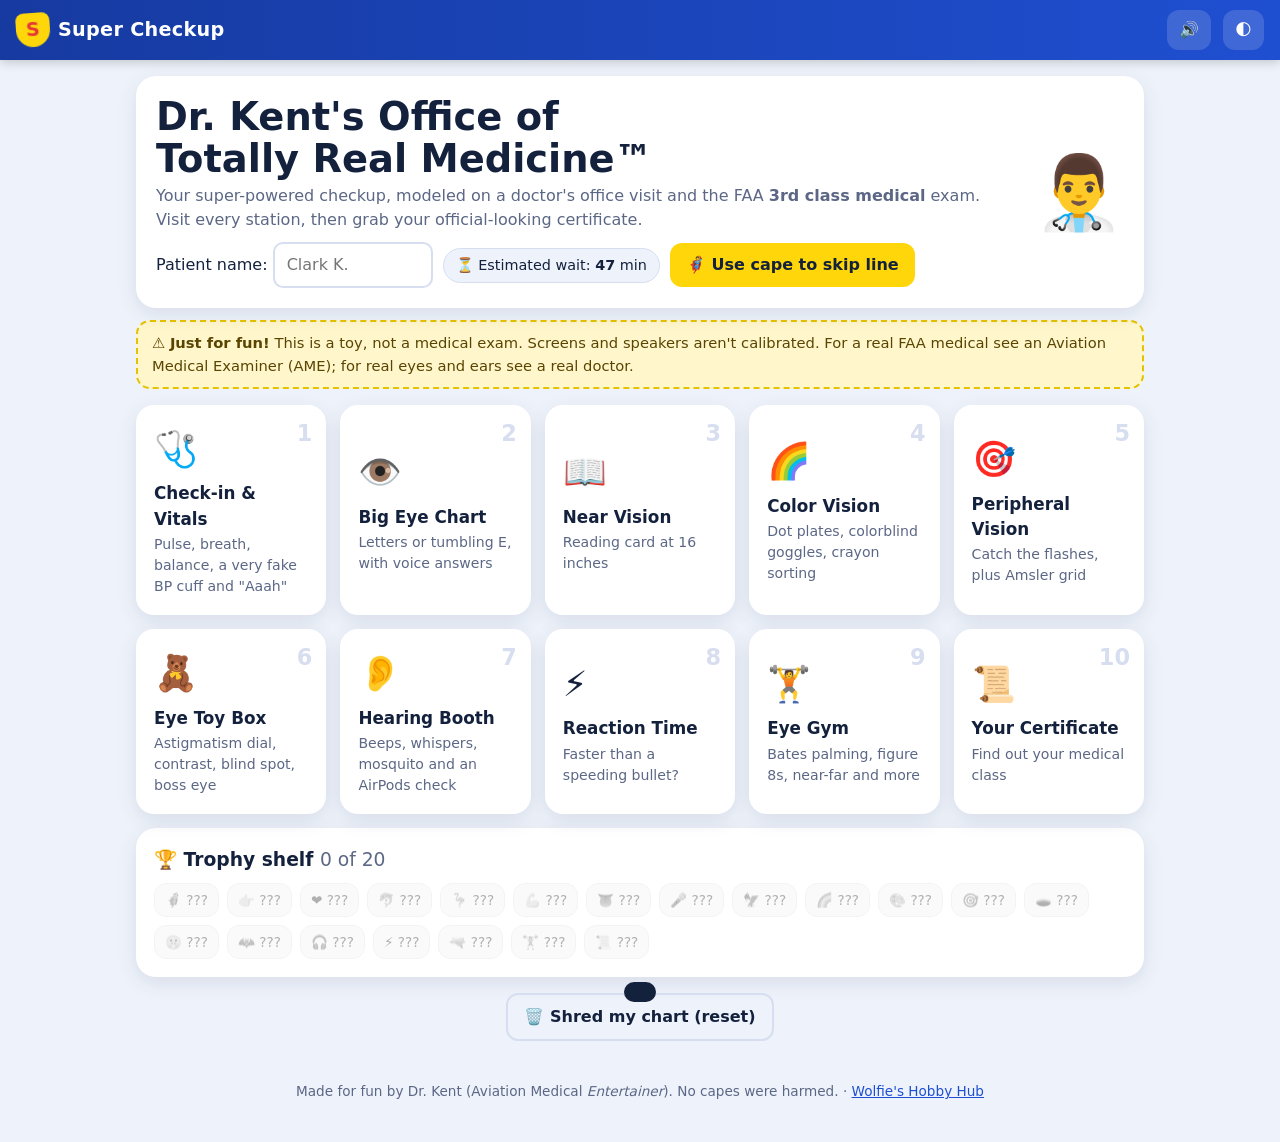
==== commit c57ab484: "Super Checkup 2: iPhone calibration, letter chart with voice, AirPods check (2.19.0) Letter eye char" ====
--- a/checkup/index.html
+++ b/checkup/index.html
@@ -109,11 +109,49 @@
 footer{color:var(--muted);text-align:center;font-size:.85rem;padding:24px 16px 40px}
 .shake{animation:shake .4s}
 @keyframes shake{25%{transform:translateX(-8px)}75%{transform:translateX(8px)}}
+button,.card,.react,.field,.cap{touch-action:manipulation;-webkit-tap-highlight-color:transparent}
+.calbox{display:flex;flex-direction:column;align-items:center;gap:8px;padding:8px 0}
+.calcard{border:3px solid var(--blue);border-radius:10px;background:repeating-linear-gradient(45deg,rgba(31,79,209,.10) 0 10px,transparent 10px 20px);display:grid;place-items:center;font-weight:800;color:var(--blue);text-align:center;font-size:.85rem;line-height:1.2}
+.calstate{font-size:.85rem;color:var(--muted);font-weight:400}
+.flash{position:absolute;inset:0;display:grid;place-items:center;font-size:120px;pointer-events:none;opacity:0;transition:opacity .25s}
+.flash.on{opacity:1}
+.heardline{text-align:center;font:800 1.3rem system-ui;letter-spacing:4px;min-height:1.8rem;margin-top:8px}
+.lkeys{display:grid;grid-template-columns:repeat(5,1fr);gap:6px;max-width:380px;margin:8px auto}
+.lkeys button{padding:12px 0;font:900 1.3rem "Helvetica Neue",Arial,sans-serif}
+.optos{display:flex;gap:0;justify-content:center;align-items:center;flex-wrap:nowrap;color:#000;font-family:"Helvetica Neue",Helvetica,Arial,sans-serif;font-weight:700;line-height:1}
+.platehead{display:flex;justify-content:center;gap:10px;align-items:center;color:var(--muted)}
+.platewrap{position:relative;display:inline-block}
+.platewrap::after{content:"";position:absolute;inset:6px;border-radius:50%;box-shadow:inset 0 6px 18px rgba(0,0,0,.18);pointer-events:none}
+button.sim{padding:5px 10px;font-size:.85rem;background:var(--bg);color:var(--ink);border:2px solid var(--line)}
+button.sim.on{background:var(--ink);color:var(--bg);border-color:var(--ink)}
+.caps{display:grid;grid-template-columns:repeat(8,1fr);gap:6px;max-width:520px;margin:10px auto}
+.cap{aspect-ratio:1;border-radius:50%;border:3px solid transparent;cursor:pointer;position:relative;box-shadow:0 2px 6px rgba(0,0,0,.25)}
+.cap.sel{border-color:var(--ink);transform:scale(1.12)}
+.cap.pilot{cursor:default}
+.cap.pilot::after{content:"📌";position:absolute;top:-10px;right:-6px;font-size:14px}
+.blind{background:#fff;border-radius:16px;height:180px;display:flex;align-items:center;justify-content:space-between;padding:0 12%;color:#000}
+.blind .ball{width:34px;height:34px;border-radius:50%;background:radial-gradient(circle at 35% 35%,#ff8a80,#d50000)}
+.abc{display:grid;grid-template-columns:repeat(9,1fr);gap:4px;max-width:440px;margin:10px auto}
+.abc button{padding:8px 0;font-size:.95rem;background:var(--bg);color:var(--ink);border:1px solid var(--line)}
+.sweepbar{position:relative;height:34px;margin:14px 4px 0;border-radius:10px;background:linear-gradient(90deg,#7b2ff7,#1f4fd1,#18a058,#ffd60a,#e53935);display:flex;justify-content:space-between;align-items:flex-end;padding:0 4px;font-size:.7rem;color:#fff;font-weight:800}
+.sweepbar #swMark{position:absolute;top:-6px;bottom:-6px;width:4px;background:var(--ink);border-radius:2px;left:0;transition:left .05s linear}
+.mouth{font-size:90px;transition:transform .08s}
+.meter{height:16px;border-radius:8px;background:var(--bg);border:1px solid var(--line);overflow:hidden;max-width:320px;margin:8px auto}
+.meter div{height:100%;width:0;background:linear-gradient(90deg,var(--green),var(--yellow),var(--red))}
+.badgepop{position:fixed;left:50%;top:40%;transform:translate(-50%,-50%) scale(0);z-index:70;background:var(--card);color:var(--ink);border:4px solid var(--yellow);border-radius:24px;padding:18px 26px;text-align:center;box-shadow:0 20px 60px rgba(0,0,0,.35);transition:transform .35s cubic-bezier(.2,1.6,.4,1);pointer-events:none;max-width:86vw}
+.badgepop.on{transform:translate(-50%,-50%) scale(1)}
+.badgepop .bi{font-size:64px;line-height:1}
+.shelf{display:flex;flex-wrap:wrap;gap:8px}
+.shelf .b{background:var(--bg);border:1px solid var(--line);border-radius:12px;padding:6px 10px;font-size:.85rem}
+.shelf .b.no{opacity:.35;filter:grayscale(1)}
+.fr-svg{width:100%;max-width:520px;background:#fff;border-radius:12px;display:block;margin:8px auto}
 @media (max-width:600px){
   .hero{grid-template-columns:1fr}
   .doc{position:absolute;right:10px;top:6px;font-size:48px}
   .bubble{right:10px;top:64px}
   .wrap{padding:12px 16px}
+  .caps{grid-template-columns:repeat(4,1fr)}
+  .abc{grid-template-columns:repeat(7,1fr)}
 }
 @media print{
   header.top,.no-print,footer,.back,.disclaimer{display:none!important}
@@ -125,6 +163,11 @@
 </style>
 </head>
 <body>
+<svg width="0" height="0" style="position:absolute" aria-hidden="true"><defs>
+  <filter id="cb-protan"><feColorMatrix type="matrix" values="0.152286 1.052583 -0.204868 0 0  0.114503 0.786281 0.099216 0 0  -0.003882 -0.048116 1.051998 0 0  0 0 0 1 0"/></filter>
+  <filter id="cb-deutan"><feColorMatrix type="matrix" values="0.367322 0.860646 -0.227968 0 0  0.280085 0.672501 0.047413 0 0  -0.011820 0.042940 0.968881 0 0  0 0 0 1 0"/></filter>
+  <filter id="cb-tritan"><feColorMatrix type="matrix" values="1.255528 -0.076749 -0.178779 0 0  -0.078411 0.930809 0.147602 0 0  0.004733 0.691367 0.303900 0 0  0 0 0 1 0"/></filter>
+</defs></svg>
 <canvas id="confetti"></canvas>
 <div class="toast" id="toast"></div>
 
@@ -153,7 +196,9 @@
     <div class="bubble" id="bubble"></div>
   </div>
   <div class="disclaimer">⚠️ <b>Just for fun!</b> This is a toy, not a medical exam. Screens and speakers aren't calibrated. For a real FAA medical see an Aviation Medical Examiner (AME); for real eyes and ears see a real doctor.</div>
+  <div class="disclaimer ios-only" hidden style="background:#e8f0ff;color:#14213d;border-color:#7aa2ff">📱 <b>iPhone tip:</b> if you hear nothing, flip off the silent switch (or Action button silent mode) and turn the volume up.</div>
   <div class="grid" id="cards"></div>
+  <div class="panel" id="shelf"></div>
   <div class="row" style="margin-top:16px;justify-content:center">
     <button class="ghost" id="resetAll">🗑️ Shred my chart (reset)</button>
   </div>
@@ -165,7 +210,7 @@
   <div class="panel">
     <h2>🩺 Station 1: Check-in & Vitals</h2>
     <p class="muted">The nurse would normally do this while asking about your diet. We'll skip the diet part.</p>
-    <div class="tabs" data-tabs="vit"><button data-t="pulse" class="on">❤️ Pulse tapper</button><button data-t="breath">🫁 Breath hold</button><button data-t="balance">🦩 Flamingo balance</button></div>
+    <div class="tabs" data-tabs="vit"><button data-t="pulse" class="on">❤️ Pulse tapper</button><button data-t="breath">🫁 Breath hold</button><button data-t="balance">🦩 Flamingo balance</button><button data-t="bp">💪 Blood pressure</button><button data-t="aah">👅 Say "Aaah"</button></div>
     <div data-pane="vit-pulse">
       <p>Find your pulse (wrist or neck) and tap the heart <b>once per beat</b>. 10 taps is plenty.</p>
       <div style="text-align:center">
@@ -186,6 +231,25 @@
       <div class="react" id="balBox">Tap to start (3 s countdown)</div>
       <div id="balRes"></div>
     </div>
+    <div data-pane="vit-bp" hidden>
+      <p>Our blood pressure cuff is a bit… unconventional. <b>Hold the pump button</b> to squeeze, then let go for your reading. (It's a phone. It can't measure blood pressure. The reading is a joke.)</p>
+      <div style="text-align:center">
+        <svg viewBox="0 0 200 120" style="width:min(320px,90%)"><path d="M20 110 A80 80 0 0 1 180 110" fill="none" stroke="var(--line)" stroke-width="14"/><path id="bpArc" d="M20 110 A80 80 0 0 1 180 110" fill="none" stroke="var(--red)" stroke-width="14" stroke-dasharray="252" stroke-dashoffset="252"/><line id="bpNeedle" x1="100" y1="110" x2="100" y2="40" stroke="var(--ink)" stroke-width="4" stroke-linecap="round" style="transform-origin:100px 110px;transform:rotate(-90deg)"/><circle cx="100" cy="110" r="8" fill="var(--ink)"/></svg>
+        <div class="big-num" id="bpRead">---/--</div>
+        <button class="big red" id="bpPump" style="margin-top:10px;touch-action:none;-webkit-user-select:none;user-select:none;-webkit-touch-callout:none">🫳 Hold to pump</button>
+      </div>
+      <div id="bpRes"></div>
+    </div>
+    <div data-pane="vit-aah" hidden>
+      <p>Open wide and say <b>"Aaaaah"</b> as long as you can! We measure how long and how high you go (uses your microphone, nothing is recorded or sent anywhere).</p>
+      <div style="text-align:center">
+        <div class="mouth" id="mouth">😮</div>
+        <div class="meter"><div id="aahLvl"></div></div>
+        <div class="big-num" id="aahT">0.0 s</div><div class="muted" id="aahNote">pitch: --</div>
+        <button class="big" id="aahBtn" style="margin-top:10px">🎤 Start</button>
+      </div>
+      <div id="aahRes"></div>
+    </div>
   </div>
 </section>
 
@@ -194,27 +258,23 @@
   <button class="ghost back">← Waiting room</button>
   <div class="panel">
     <h2>👁️ Station 2: The Big Eye Chart</h2>
-    <p class="muted">A tumbling-E chart, like the one the AME uses. 3rd class needs <b>20/40 or better in each eye</b>, glasses allowed.</p>
-    <details id="calBox" open>
-      <summary><b>Step 1: Calibrate your screen</b> (so the letters are the right size)</summary>
-      <p>Hold a credit card (or driver's license) against the screen and drag the slider until the box matches its width.</p>
-      <input type="range" id="calSlider" min="150" max="700" value="324" style="width:100%">
-      <div class="cal-card" id="calCard">💳 card size</div>
-      <label>Step 2: How far away will you stand? <select id="dist">
-        <option value="1524">5 ft (1.5 m), small screen</option>
-        <option value="3048" selected>10 ft (3 m)</option>
+    <p class="muted">Just like the wall chart at the doctor's. 3rd class needs <b>20/40 or better in each eye</b>, glasses allowed.</p>
+    <details class="calwrap"><summary><b>Step 1: Calibrate your screen</b> <span class="calstate"></span></summary><div class="calslot"></div></details>
+    <div class="row" style="margin-top:10px">
+      <label>Step 2: Stand back <select id="dist">
+        <option value="610">2 ft (60 cm), phone in hand</option>
+        <option value="1524">5 ft (1.5 m)</option>
+        <option value="3048">10 ft (3 m)</option>
         <option value="4572">15 ft (4.5 m)</option>
         <option value="6096">20 ft (6 m), the real thing</option>
       </select></label>
-      <p class="muted">Step back to that distance. Answer with the arrow keys (a wireless keyboard is great), the arrow buttons, or swipe in the direction the E's legs point. A friend can tap for you, as long as they don't help.</p>
-    </details>
-    <div class="row" style="margin:10px 0"><button class="big" id="acuStart">Start eye chart</button></div>
-    <div class="chartbox" id="acuBox"><span class="lab" id="acuLab">Ready when you are</span><span class="lab2" id="acuLine"></span><div id="acuE" class="muted" style="color:#999">👁️ Cover one eye when asked</div></div>
-    <div class="arrows">
-      <span></span><button data-dir="3">⬆️</button><span></span>
-      <button data-dir="2">⬅️</button><button class="ghost" data-dir="-1" title="Can't tell">🤷</button><button data-dir="0">➡️</button>
-      <span></span><button data-dir="1">⬇️</button><span></span>
-    </div>
+    </div>
+    <div class="tabs" data-tabs="acu"><button data-t="letters" class="on">🔤 Letter chart</button><button data-t="e">🅴 Tumbling E</button></div>
+    <p class="muted" id="acuHow">Read the letters out loud (tap 🎤 for hands-free voice answers, great when you're standing far away), or tap them on the keypad. Prop your phone up against something at eye level.</p>
+    <div class="row" style="margin:10px 0"><button class="big" id="acuStart">▶ Start eye chart</button><button class="ghost" id="micBtn">🎤 Voice answers: off</button></div>
+    <div class="chartbox" id="acuBox"><span class="lab" id="acuLab">Ready when you are</span><span class="lab2" id="acuLine"></span><div id="acuE" style="color:#999;text-align:center">👁️ Cover one eye when asked</div><div class="flash" id="acuFlash"></div></div>
+    <div class="heardline" id="heardLine"></div>
+    <div id="acuKeys"></div>
     <div id="acuRes"></div>
   </div>
 </section>
@@ -224,8 +284,9 @@
   <button class="ghost back">← Waiting room</button>
   <div class="panel">
     <h2>📖 Station 3: Near Vision Card</h2>
-    <p class="muted">Hold the screen at reading distance, <b>16 inches (40 cm)</b>, about the length of your forearm plus hand. 3rd class needs 20/40 up close. Readers allowed. Uses your calibration from the Eye Chart station.</p>
-    <div class="reading" id="readCard"></div>
+    <p class="muted">Hold the screen at reading distance, <b>16 inches (40 cm)</b>, about the length of your forearm plus hand. 3rd class needs 20/40 up close. Readers allowed.</p>
+    <details class="calwrap"><summary><b>Calibrate your screen first</b> <span class="calstate"></span></summary><div class="calslot"></div></details>
+    <div class="reading" id="readCard" style="margin-top:10px"></div>
     <p class="muted">Tap the <b>smallest</b> line you can read without squinting.</p>
     <div id="nearRes"></div>
   </div>
@@ -235,16 +296,65 @@
 <section class="station" id="st-color">
   <button class="ghost back">← Waiting room</button>
   <div class="panel">
-    <h2>🌈 Station 4: Color Vision Plates</h2>
-    <p class="muted">Pseudo-Ishihara dot plates, freshly baked with random numbers each time. Type the number you see. The AME checks this because runway lights and light-gun signals are red, green and white.</p>
-    <div style="text-align:center">
-      <div class="muted" id="plateLab">Plate 1 of 6</div>
-      <canvas class="plate" id="plate" width="640" height="640"></canvas>
-      <div class="big-num" id="plateIn" style="min-height:2.6rem;letter-spacing:6px">&nbsp;</div>
-      <div class="keypad" id="keypad"></div>
-      <div class="row" style="justify-content:center"><button class="ghost" id="plateNone">I see nothing</button><button class="green" id="plateOk">Submit</button></div>
-    </div>
-    <div id="colorRes"></div>
+    <h2>🌈 Station 4: Color Vision</h2>
+    <p class="muted">The AME checks this because runway lights and light-gun signals are red, green and white. Turn your screen brightness up and Night Shift / True Tone off for a fair test.</p>
+    <div class="tabs" data-tabs="col"><button data-t="plates" class="on">🔴 Dot plates</button><button data-t="d15">🎨 Cap sorting (D-15)</button></div>
+    <div data-pane="col-plates">
+      <div style="text-align:center">
+        <div class="platehead"><span id="plateLab">Plate 1 of 9</span><span id="plateKind" class="pill"></span></div>
+        <div class="platewrap"><canvas class="plate" id="plate" width="720" height="720"></canvas></div>
+        <div class="row" style="justify-content:center;gap:6px;margin-bottom:6px">
+          <span class="muted" style="font-size:.85rem">👓 See it like:</span>
+          <button class="sim on" data-sim="">Me</button><button class="sim" data-sim="protan">Protan</button><button class="sim" data-sim="deutan">Deutan</button><button class="sim" data-sim="tritan">Tritan</button>
+        </div>
+        <div class="big-num" id="plateIn" style="min-height:2.6rem;letter-spacing:6px">&nbsp;</div>
+        <div class="keypad" id="keypad"></div>
+        <div class="row" style="justify-content:center"><button class="ghost" id="plateBack">⌫</button><button class="ghost" id="plateNone">I see nothing</button><button class="green" id="plateOk">Submit</button></div>
+      </div>
+      <div id="colorRes"></div>
+    </div>
+    <div data-pane="col-d15" hidden>
+      <p>The Farnsworth D-15 is the eye doctor's "put the crayons in order" test. Starting from the 📌 pilot cap, arrange the caps so each color flows smoothly into the next. <b>Tap two caps to swap them.</b></p>
+      <div class="caps" id="caps"></div>
+      <div class="row" style="justify-content:center;margin-top:10px"><button class="ghost" id="capShuffle">🎲 Shuffle</button><button class="green" id="capDone">Done, score me</button></div>
+      <div id="capRes"></div>
+    </div>
+  </div>
+</section>
+
+<!-- ================= TOYS ================= -->
+<section class="station" id="st-toys">
+  <button class="ghost back">← Waiting room</button>
+  <div class="panel">
+    <h2>🧸 Station 6: The Eye Doctor's Toy Box</h2>
+    <p class="muted">The weird gadgets from the exam room, now on your phone.</p>
+    <div class="tabs" data-tabs="toy"><button data-t="astig" class="on">☀️ Astigmatism dial</button><button data-t="contrast">🌫️ Contrast</button><button data-t="blind">🕳️ Blind spot</button><button data-t="dom">👉 Dominant eye</button></div>
+    <div data-pane="toy-astig">
+      <p>Cover one eye and look at the center of the sunburst from about 2 ft. Do some lines look <b>darker or sharper</b> than others? Tap the darkest line's clock number, or "All the same".</p>
+      <div style="background:#fff;border-radius:16px;padding:10px;max-width:440px;margin:auto"><svg id="astig" viewBox="-110 -110 220 220" style="width:100%;display:block"></svg></div>
+      <div class="row" style="justify-content:center;margin-top:8px"><button class="green" id="astigSame">😎 All the same</button></div>
+      <div id="astigRes"></div>
+    </div>
+    <div data-pane="toy-contrast" hidden>
+      <p>Like the Pelli-Robson chart: big letters that fade into the background. From about 3 ft, tap the 3 letters you see. They get fainter until you're guessing.</p>
+      <div class="chartbox" style="min-height:220px"><span class="lab" id="csLab">Contrast 100%</span><div id="csRow"></div></div>
+      <div class="heardline" id="csTyped"></div>
+      <div id="csKeys"></div>
+      <div class="row" style="justify-content:center"><button id="csStart">▶ Start</button></div>
+      <div id="csRes"></div>
+    </div>
+    <div data-pane="toy-blind" hidden>
+      <p>Everyone has a blind spot where the optic nerve leaves the eye. Find yours: <b>cover your LEFT eye</b>, stare at the ✚ with your right eye, and slowly move your face toward the screen. At some point the red ball vanishes! 🫥</p>
+      <div class="blind"><span style="font:900 40px system-ui">✚</span><span class="ball"></span></div>
+      <div class="row" style="justify-content:center;margin-top:8px"><button class="green" id="blindYes">😱 It vanished!</button><button class="ghost" id="blindNo">Nope, still there</button></div>
+      <div id="blindRes"></div>
+    </div>
+    <div data-pane="toy-dom" hidden>
+      <p>Most people have a "boss" eye. Make a small triangle with your hands at arm's length and frame the 🎯 through it with both eyes open. Now close your <b>left</b> eye. Then open it and close your <b>right</b> eye. With which eye open did the target stay in the triangle?</p>
+      <div style="text-align:center;font-size:90px;margin:10px 0">🎯</div>
+      <div class="row" style="justify-content:center"><button id="domL">👁️ Left eye open</button><button id="domR">Right eye open 👁️</button></div>
+      <div id="domRes"></div>
+    </div>
   </div>
 </section>
 
@@ -270,9 +380,9 @@
 <section class="station" id="st-hearing">
   <button class="ghost back">← Waiting room</button>
   <div class="panel">
-    <h2>👂 Station 6: Hearing Booth</h2>
+    <h2>👂 Station 7: Hearing Booth</h2>
     <p class="muted">Headphones work best. Start with your volume at about half. The AME's version is a whisper test: you face away and repeat what they say from 6 feet.</p>
-    <div class="tabs" data-tabs="hear"><button data-t="tones" class="on">🎵 Beep test</button><button data-t="whisper">🤫 Whisper test</button><button data-t="mosq">🦟 Mosquito test</button></div>
+    <div class="tabs" data-tabs="hear"><button data-t="tones" class="on">🎵 Beep test</button><button data-t="whisper">🤫 Whisper test</button><button data-t="mosq">🦟 Mosquito test</button><button data-t="hp">🎧 AirPods check</button></div>
     <div data-pane="hear-tones">
       <p>Pips start very quiet and get louder. Press the big button (or space) <b>as soon as you hear them</b>. We check each ear at 6 pitches.</p>
       <div class="row"><button class="big" id="toneStart">Start beep test</button><span class="pill" id="toneLab">Not started</span></div>
@@ -280,9 +390,10 @@
       <div id="toneRes"></div>
     </div>
     <div data-pane="hear-whisper" hidden>
-      <p>Turn your back to the screen, like at the AME. The computer will whisper two aviation words, getting quieter each round. Type what you heard.</p>
+      <p>Turn your back to the screen, like at the AME. The computer will whisper two aviation words, getting quieter each round. Type what you heard, or just the first letters (<b>i</b> counts for India), or tap the letters below.</p>
       <div class="row"><button class="big" id="whStart">Whisper round 1</button><button class="ghost" id="whAgain" disabled>🔁 Say it again</button></div>
       <div class="row" style="margin-top:10px"><input id="whIn" placeholder="e.g. alpha tango" autocomplete="off" style="flex:1;min-width:180px"><button class="green" id="whOk" disabled>Check</button></div>
+      <div class="abc" id="whAbc"></div>
       <div id="whRes"></div>
     </div>
     <div data-pane="hear-mosq" hidden>
@@ -291,6 +402,26 @@
       <div class="big-num" id="mqHz" style="margin-top:12px">-- Hz</div>
       <div id="mqRes"></div>
     </div>
+    <div data-pane="hear-hp" hidden>
+      <div class="disclaimer" style="background:#e8f0ff;color:#14213d;border-color:#7aa2ff">🎧 <b>AirPods Pro 2 tips:</b> turn on Noise Cancellation, turn off Spatial Audio and Conversation Awareness, and set the volume to about half. Want the real deal? AirPods Pro 2 have a clinically validated hearing test built in: <b>Settings → your AirPods → Take a Hearing Test</b> (iOS 18.1 or later).</div>
+      <h3>1. Left / right check</h3>
+      <div class="row"><button id="hpL">👈 Left</button><button id="hpC">🎯 Both</button><button id="hpR">Right 👉</button><button class="ghost" id="hpPhase">🌀 Phase trick</button></div>
+      <p class="muted" id="hpLR"></p>
+      <h3>2. Range sweep (20 Hz to 20 kHz)</h3>
+      <p>A tone glides from deep bass to dog-whistle. Tap <b>"I hear it"</b> when it first appears, then <b>"Gone"</b> when it vanishes.</p>
+      <div class="row"><button id="swStart">▶ Sweep</button><button class="yellow" id="swHear" disabled>👂 I hear it</button><button class="red" id="swGone" disabled>🙉 Gone</button></div>
+      <div class="sweepbar"><div id="swMark"></div><span>20</span><span>100</span><span>1k</span><span>10k</span><span>20k</span></div>
+      <div class="big-num" id="swHz" style="font-size:1.8rem">-- Hz</div>
+      <div id="swRes"></div>
+      <h3>3. Frequency response curve</h3>
+      <p>You'll hear a 1 kHz <b>reference beep</b>, then a <b>test beep</b>, over and over. Drag the slider until both sound <b>equally loud</b>, then tap Next. 11 pitches. This draws how your ears plus your AirPods hear the spectrum.</p>
+      <div class="row"><label>Ear <select id="frEar"><option value="0">Both</option><option value="-1">Left</option><option value="1">Right</option></select></label><button id="frStart">▶ Start curve</button><span class="pill" id="frLab">Not started</span></div>
+      <div id="frCtl" hidden style="margin-top:10px">
+        <div class="row"><span>Quieter</span><input type="range" id="frSlider" min="-30" max="20" step="1" value="0" style="flex:1"><span>Louder</span></div>
+        <div class="row" style="justify-content:center;margin-top:8px"><button class="ghost" id="frMinus">−</button><button class="green" id="frNext">Sounds equal, next ›</button><button class="ghost" id="frPlus">+</button></div>
+      </div>
+      <div id="frRes"></div>
+    </div>
   </div>
 </section>
 
@@ -298,7 +429,7 @@
 <section class="station" id="st-react">
   <button class="ghost back">← Waiting room</button>
   <div class="panel">
-    <h2>⚡ Station 7: Reaction Time</h2>
+    <h2>⚡ Station 8: Reaction Time</h2>
     <p class="muted">Wait for green (or the beep), then tap as fast as you can. 5 tries. Tap early and you'll be publicly shamed.</p>
     <div class="tabs" data-tabs="rx"><button data-t="see" class="on">👀 See it</button><button data-t="hear">🔔 Hear it</button></div>
     <div class="react" id="rxBox">Tap to start</div>
@@ -310,7 +441,7 @@
 <section class="station" id="st-gym">
   <button class="ghost back">← Waiting room</button>
   <div class="panel">
-    <h2>🏋️ Station 8: Eye Gym (Bates method & friends)</h2>
+    <h2>🏋️ Station 9: Eye Gym (Bates method & friends)</h2>
     <div class="disclaimer">🤓 <b>Real talk from Dr. Kent:</b> The Bates method is from 1920, and studies have not shown that it fixes nearsightedness, farsightedness or astigmatism. These exercises can feel relaxing and help with screen strain (the 20-20-20 rule is legit), but please keep your glasses for driving and flying. We skip Bates' "sunning", because staring at the sun damages your eyes.</div>
     <div class="stage" id="stage"><div class="say" id="say">Pick an exercise, or run the whole routine</div><div class="dot" id="gdot" style="left:50%;top:55%"></div><div class="timer" id="gtimer"></div></div>
     <div class="row" style="margin-top:10px"><button class="big" id="routine">▶️ Full routine (~6 min)</button><button class="ghost" id="gymStop">⏹ Stop</button><label class="row" style="gap:6px"><input type="checkbox" id="voice" checked> Voice coach</label></div>
@@ -349,6 +480,21 @@
 // ---------- sound ----------
 let AC = null, muted = false;
 try { muted = localStorage.getItem("scMuted") === "1"; } catch {}
+let unlocked = false;
+function unlockIOS() {
+  if (unlocked) return; unlocked = true;
+  try { if (navigator.audioSession) navigator.audioSession.type = "playback"; } catch {}
+  // a looping silent <audio> moves iOS Safari to the "playback" audio session, so the silent switch no longer mutes us
+  const n = 8000, b = new DataView(new ArrayBuffer(44 + n));
+  const w = (o, str) => [...str].forEach((ch, i) => b.setUint8(o + i, ch.charCodeAt(0)));
+  w(0, "RIFF"); b.setUint32(4, 36 + n, true); w(8, "WAVEfmt "); b.setUint32(16, 16, true); b.setUint16(20, 1, true); b.setUint16(22, 1, true);
+  b.setUint32(24, 8000, true); b.setUint32(28, 8000, true); b.setUint16(32, 1, true); b.setUint16(34, 8, true); w(36, "data"); b.setUint32(40, n, true);
+  for (let i = 0; i < n; i++) b.setUint8(44 + i, 128);
+  const a = new Audio(URL.createObjectURL(new Blob([b], { type: "audio/wav" })));
+  a.loop = true; a.setAttribute("playsinline", ""); a.volume = 0.01;
+  a.play().catch(() => {});
+}
+addEventListener("pointerdown", () => { unlockIOS(); ac(); }, { once: true });
 const ac = () => {
   if (!AC) AC = new (window.AudioContext || window.webkitAudioContext)();
   if (AC.state === "suspended") AC.resume();
@@ -388,6 +534,8 @@
   const cur = document.documentElement.dataset.theme || (dark ? "dark" : "light");
   document.documentElement.dataset.theme = cur === "dark" ? "light" : "dark";
 };
+
+if (/iPhone|iPad|iPod/.test(navigator.userAgent)) $$(".ios-only").forEach((e) => (e.hidden = false));
 
 // ---------- confetti & toast ----------
 const cv = $("#confetti"), cx = cv.getContext("2d");
@@ -433,7 +581,8 @@
   const b = $("#bubble"); b.textContent = msg; b.classList.add("on");
   clearTimeout(bubbleT); bubbleT = setTimeout(() => b.classList.remove("on"), 4200);
 }
-$("#doc").onclick = () => { sfx.boing(); say(pick(QUIPS)); };
+let pokes = 0;
+$("#doc").onclick = () => { sfx.boing(); say(pick(QUIPS)); if (++pokes === 10) { award("poke"); say("OUCH. Okay, okay, you win a badge. Please stop."); } };
 const pname = $("#pname");
 pname.value = R.name || "";
 pname.oninput = () => { R.name = pname.value.trim(); save(); };
@@ -443,16 +592,64 @@
   waitMin = Math.max(1, waitMin + pick([-3, -1, 0, 1, 2, 5, 12]));
   $("#wait").textContent = waitMin;
 }, 2500);
-$("#skipLine").onclick = () => { sfx.boing(); waitMin = 0; $("#wait").textContent = "0"; say("Ooh, a cape! Right this way, VIP. Start with Station 1."); confetti(40); };
+$("#skipLine").onclick = () => { sfx.boing(); waitMin = 0; $("#wait").textContent = "0"; say("Ooh, a cape! Right this way, VIP. Start with Station 1."); confetti(40); award("cape"); };
+
+// ---------- badges ----------
+const BADGES = {
+  cape: ["🦸", "VIP Cape", "Skipped the waiting room line"],
+  poke: ["👉", "Doctor Annoyer", "Poked Dr. Kent 10 times"],
+  pulse: ["❤️", "Heart of Gold", "Measured your pulse"],
+  dolphin: ["🐬", "Dolphin Lungs", "Held your breath for 60+ seconds"],
+  flamingo: ["🦩", "Flamingo", "Balanced 30 seconds on one leg"],
+  bp: ["💪", "Pump It Up", "Survived the fake blood pressure cuff"],
+  aah: ["👅", "Opera Singer", "Said Aaah for 10+ seconds"],
+  voice: ["🎤", "Talks to Screens", "Answered the eye chart by voice"],
+  eagle: ["🦅", "Eagle Eyes", "20/15 or better with both eyes"],
+  colorwiz: ["🌈", "Color Wizard", "Every dot plate right"],
+  hue: ["🎨", "Hue Master", "Perfect crayon order on the D-15"],
+  hawk: ["🎯", "Hawk Vision", "Caught 90%+ of the peripheral flashes"],
+  blind: ["🕳️", "Hole Hunter", "Found your blind spot"],
+  whisper: ["🤫", "Gossip Ears", "6 of 6 whispered words"],
+  bat: ["🦇", "Bat Ears", "Heard super quiet beeps"],
+  audiophile: ["🎧", "Audiophile", "Checked your headphones' range"],
+  flash: ["⚡", "The Flash", "Reaction time under 200 ms"],
+  jumpy: ["🔫", "Trigger Happy", "Jumped the gun 3 times"],
+  gym: ["🏋️", "Eye Gym Rat", "Finished the full eye routine"],
+  cert: ["📜", "Officially Examined", "Got your certificate stamped"],
+};
+R.badges = R.badges || {};
+let badgeQ = [], badgeBusy = false;
+function award(k) {
+  if (R.badges[k] || !BADGES[k]) return;
+  R.badges[k] = Date.now(); save();
+  badgeQ.push(k); if (!badgeBusy) nextBadge();
+}
+function nextBadge() {
+  const k = badgeQ.shift(); if (!k) { badgeBusy = false; return; }
+  badgeBusy = true;
+  let el = $("#badgepop");
+  if (!el) { el = document.createElement("div"); el.id = "badgepop"; el.className = "badgepop"; document.body.appendChild(el); }
+  const [i, t, d] = BADGES[k];
+  el.innerHTML = `<div class="muted" style="font-weight:800;letter-spacing:2px;font-size:.75rem">🏆 BADGE UNLOCKED</div><div class="bi">${i}</div><div style="font:900 1.3rem system-ui">${t}</div><div class="muted">${d}</div>`;
+  [784, 988, 1175, 1568].forEach((f, n) => tone({ f, d: 0.12, v: 0.12, type: "square", at: n * 0.08 }));
+  el.classList.add("on");
+  setTimeout(() => { el.classList.remove("on"); setTimeout(nextBadge, 400); }, 2300);
+}
+function renderShelf() {
+  const n = Object.keys(R.badges).length, all = Object.keys(BADGES).length;
+  $("#shelf").innerHTML = `<h3 style="margin:0 0 8px">🏆 Trophy shelf <span class="muted" style="font-weight:400">${n} of ${all}</span></h3>
+    <div class="shelf">${Object.entries(BADGES).map(([k, [i, t, d]]) => `<span class="b${R.badges[k] ? "" : " no"}" title="${d}">${i} ${R.badges[k] ? t : "???"}</span>`).join("")}</div>`;
+}
 
 // ---------- stations & routing ----------
 const STATIONS = [
-  { id: "vitals", em: "🩺", t: "Check-in & Vitals", d: "Pulse, breath hold and flamingo balance", done: () => R.pulse || R.breath || R.balance },
-  { id: "acuity", em: "👁️", t: "Big Eye Chart", d: "Tumbling E, each eye. Need 20/40", done: () => R.acuity },
+  { id: "vitals", em: "🩺", t: "Check-in & Vitals", d: "Pulse, breath, balance, a very fake BP cuff and \"Aaah\"", done: () => R.pulse || R.breath || R.balance || R.aah },
+  { id: "acuity", em: "👁️", t: "Big Eye Chart", d: "Letters or tumbling E, with voice answers", done: () => R.acuity },
   { id: "near", em: "📖", t: "Near Vision", d: "Reading card at 16 inches", done: () => R.near },
-  { id: "color", em: "🌈", t: "Color Plates", d: "Spot the numbers in the dots", done: () => R.color },
+  { id: "color", em: "🌈", t: "Color Vision", d: "Dot plates, colorblind goggles, crayon sorting", done: () => R.color || R.d15 },
   { id: "field", em: "🎯", t: "Peripheral Vision", d: "Catch the flashes, plus Amsler grid", done: () => R.field },
-  { id: "hearing", em: "👂", t: "Hearing Booth", d: "Beeps, whispers and a mosquito", done: () => R.tones || R.whisper || R.mosq },
+  { id: "toys", em: "🧸", t: "Eye Toy Box", d: "Astigmatism dial, contrast, blind spot, boss eye", done: () => R.astig || R.cs || R.dom || R.blind },
+  { id: "hearing", em: "👂", t: "Hearing Booth", d: "Beeps, whispers, mosquito and an AirPods check", done: () => R.tones || R.whisper || R.mosq || R.fr || R.sweep },
   { id: "react", em: "⚡", t: "Reaction Time", d: "Faster than a speeding bullet?", done: () => R.react || R.reactAudio },
   { id: "gym", em: "🏋️", t: "Eye Gym", d: "Bates palming, figure 8s, near-far and more", done: () => R.gym },
   { id: "cert", em: "📜", t: "Your Certificate", d: "Find out your medical class", done: () => false },
@@ -471,7 +668,7 @@
   const id = location.hash.slice(1) || "home";
   const st = $("#st-" + id) ? id : "home";
   $$(".station").forEach((s) => s.classList.toggle("on", s.id === "st-" + st));
-  if (st === "home") renderCards();
+  if (st === "home") { renderCards(); renderShelf(); }
   if (ENTER[st]) ENTER[st]();
   scrollTo(0, 0);
   if (st !== "home" && st !== "cert") toast(pick(QUIPS));
@@ -506,7 +703,7 @@
   const bpm = Math.round(60000 / (gaps.reduce((a, b) => a + b, 0) / gaps.length));
   $("#bpm").textContent = bpm;
   if (taps.length >= 10) {
-    R.pulse = bpm; save();
+    R.pulse = bpm; save(); award("pulse");
     h.style.setProperty("--hb", (60 / bpm).toFixed(2) + "s"); h.classList.add("beat");
     const msg = bpm < 50 ? "Very chill. Are you a marathoner, a sloth, or asleep?" : bpm <= 100 ? "Right in the normal 50-100 range. Textbook!" : "Over 100. Did the waiting room magazines excite you? Rest and try again.";
     result($("#pulseRes"), `<b>${bpm} bpm.</b> ${msg}`, bpm >= 50 && bpm <= 100 ? "good" : "");
@@ -533,7 +730,7 @@
     cancelAnimationFrame(breathRaf);
     const s = (performance.now() - breathStart) / 1000; breathStart = 0;
     b.textContent = "Try again"; b.classList.remove("red");
-    R.breath = Math.round(s); save();
+    R.breath = Math.round(s); save(); if (s >= 60) award("dolphin");
     $("#breathMsg").textContent = s < 20 ? "Hmm, short. Were you laughing?" : s < 45 ? "Solid human lungs." : s < 90 ? "Impressive! Aquaman wants your number." : "Whoa. Are you secretly a dolphin? 🐬";
     s >= 45 ? (sfx.fanfare(), confetti(80)) : sfx.ding();
   }
@@ -564,7 +761,7 @@
     balStop();
     const s = (performance.now() - bal.t0) / 1000;
     bal.state = "idle"; balBox.className = "react"; balBox.textContent = "Tap to try again";
-    R.balance = Math.round(s); save();
+    R.balance = Math.round(s); save(); if (s >= 30) award("flamingo");
     result($("#balRes"), `<b>${s.toFixed(1)} seconds.</b> ${s >= 30 ? "Pass! A flamingo would be proud. 🦩" : s >= 15 ? "Not bad. Wobbly, but airworthy." : "Timber! 🌲 Maybe try with eyes open first."}`, s >= 30 ? "good" : "");
     s >= 30 ? (sfx.fanfare(), confetti(80)) : sfx.boing();
   }
@@ -572,94 +769,266 @@
 onLeave(() => { balStop(); bal.state = "idle"; balBox.className = "react"; balBox.textContent = "Tap to start (3 s countdown)"; });
 
 // ---------- calibration ----------
-const calSlider = $("#calSlider"), calCard = $("#calCard");
-if (R.cal) calSlider.value = R.cal;
-const paintCal = () => { calCard.style.width = calSlider.value + "px"; };
-calSlider.oninput = () => { paintCal(); R.cal = +calSlider.value; save(); };
-paintCal();
-const pxPerMm = () => (R.cal || +calSlider.value) / 85.6;
+// [css w, css h, device pixel ratio, ppi, name] for portrait iPhones
+const IPHONES = [
+  [320, 568, 2, 326, "iPhone SE (1st gen)"], [375, 667, 2, 326, "iPhone 6/7/8/SE"], [414, 736, 3, 401, "iPhone Plus"],
+  [375, 812, 3, 458, "iPhone X/XS/11 Pro/12 mini/13 mini"], [414, 896, 2, 326, "iPhone XR/11"], [414, 896, 3, 458, "iPhone XS Max/11 Pro Max"],
+  [390, 844, 3, 460, "iPhone 12/13/14"], [428, 926, 3, 458, "iPhone 12/13 Pro Max or 14 Plus"], [393, 852, 3, 460, "iPhone 14 Pro/15/16"],
+  [430, 932, 3, 460, "iPhone 14 Pro Max/15 Plus/16 Plus"], [402, 874, 3, 460, "iPhone 16 Pro/17"], [440, 956, 3, 460, "iPhone 16 Pro Max/17 Pro Max"],
+  [420, 912, 3, 460, "iPhone Air"],
+];
+const IS_IOS = /iPhone|iPad|iPod/.test(navigator.userAgent) || (navigator.platform === "MacIntel" && navigator.maxTouchPoints > 1);
+function detectPhone() {
+  if (!/iPhone/.test(navigator.userAgent)) return null;
+  const w = Math.min(screen.width, screen.height), h = Math.max(screen.width, screen.height), d = Math.round(devicePixelRatio);
+  const m = IPHONES.find((p) => p[0] === w && p[1] === h && p[2] === d);
+  return m ? { name: m[4], ppm: m[3] / m[2] / 25.4 } : null;
+}
+const PHONE = detectPhone();
+if (R.cal > 20) R.cal = R.cal / 85.6; // older saves stored the card width in px
+const pxPerMm = () => R.cal || (PHONE ? PHONE.ppm : 96 / 25.4);
+const calListeners = [];
+function setCal(v, src) {
+  R.cal = Math.min(12, Math.max(2, v)); save();
+  $$(".calslot").forEach((slot) => slot !== src && paintCalSlot(slot));
+  if (src) paintCalSlot(src);
+  calListeners.forEach((f) => f());
+}
+// The card is drawn upright (long side vertical) so it fits on narrow phone screens
+function paintCalSlot(slot) {
+  const ppm = pxPerMm(), c = $(".calcard", slot);
+  c.style.width = (53.98 * ppm).toFixed(1) + "px"; c.style.height = (85.6 * ppm).toFixed(1) + "px";
+  $("input", slot).value = Math.round(ppm * 53.98);
+  $$(".calstate").forEach((e) => (e.textContent = R.cal ? "✓ calibrated" : PHONE ? `(auto: ${PHONE.name})` : "(not calibrated yet)"));
+}
+$$(".calslot").forEach((slot) => {
+  slot.innerHTML = `<div class="calbox">
+    ${PHONE ? `<button class="yellow" data-auto>📱 Auto-size for my ${PHONE.name}</button><span class="muted" style="font-size:.85rem">or match a card by hand:</span>` : ""}
+    <p style="margin:0;text-align:center">Hold a credit card <b>upright</b> (long side up and down) against the screen and adjust until the box matches it.</p>
+    <div class="row" style="width:100%;max-width:420px;flex-wrap:nowrap"><button class="ghost" data-step="-1">−</button><input type="range" min="110" max="560" step="1" style="flex:1"><button class="ghost" data-step="1">+</button></div>
+    <div class="calcard">💳<br>card<br>here</div>
+  </div>`;
+  $("input", slot).oninput = (e) => setCal(+e.target.value / 53.98, slot);
+  $$("[data-step]", slot).forEach((b) => (b.onclick = () => setCal((Math.round(pxPerMm() * 53.98) + +b.dataset.step) / 53.98, slot)));
+  const auto = $("[data-auto]", slot);
+  if (auto) auto.onclick = () => { setCal(PHONE.ppm, slot); sfx.ding(); toast(`📱 Sized for ${PHONE.name}`); };
+  paintCalSlot(slot);
+});
 // Snellen 20/n letter is 5 arc minutes tall at 20/20, scaled by n/20
 const letterPx = (distMm, n) => distMm * Math.tan((5 / 60) * (Math.PI / 180)) * (n / 20) * pxPerMm();
 
+// ---------- speech in / out ----------
+const SR = window.SpeechRecognition || window.webkitSpeechRecognition;
+const speak = (txt, vol = 1) => {
+  if (!("speechSynthesis" in window)) return;
+  speechSynthesis.cancel();
+  const u = new SpeechSynthesisUtterance(txt); u.volume = vol; u.rate = 0.95; u.lang = "en-US";
+  speechSynthesis.speak(u);
+};
+// how people (and speech engines) say Sloan letters out loud
+const SAY = {
+  c: "c", see: "c", sea: "c", cee: "c", si: "c", seee: "c",
+  d: "d", dee: "d", de: "d", di: "d",
+  h: "h", aitch: "h", age: "h", each: "h", ache: "h", ach: "h", h_: "h",
+  k: "k", kay: "k", ok: "k", okay: "k", ca: "k", cay: "k", kaye: "k", que: "k",
+  n: "n", en: "n", and: "n", in: "n", end: "n", an: "n", em: "n",
+  o: "o", oh: "o", owe: "o", zero: "o", ow: "o",
+  r: "r", are: "r", our: "r", ar: "r", or: "r", hour: "r",
+  s: "s", ess: "s", yes: "s", as: "s", es: "s", is: "s", us: "s",
+  v: "v", vee: "v", we: "v", vi: "v", fee: "v", be: "v", b: "v",
+  z: "z", zee: "z", zed: "z", zi: "z", the: "z",
+  right: "R>", left: "L<", up: "U^", down: "Dv", write: "R>", rite: "R>", app: "U^", town: "Dv",
+};
+function parseSpoken(text) {
+  const out = [];
+  for (const raw of text.toLowerCase().replace(/[^a-z ]/g, " ").split(/\s+/).filter(Boolean)) {
+    if (SAY[raw]) { out.push(SAY[raw]); continue; }
+    if (/^[cdhknorsvz]+$/.test(raw) && raw.length <= 5) out.push(...raw.split(""));
+  }
+  return out;
+}
+let rec = null, recOn = false, recCb = null;
+function micStart(cb) {
+  if (!SR) { toast("🎤 Voice answers need Safari or Chrome. Use the keypad instead."); return false; }
+  recCb = cb;
+  if (rec) return true;
+  rec = new SR(); rec.lang = "en-US"; rec.continuous = true; rec.interimResults = false;
+  rec.onresult = (e) => {
+    for (let i = e.resultIndex; i < e.results.length; i++) if (e.results[i].isFinal && recCb) recCb(e.results[i][0].transcript);
+  };
+  rec.onerror = (e) => { if (e.error === "not-allowed") { toast("🎤 Microphone blocked. Allow it in your browser settings."); micStop(); } };
+  rec.onend = () => { if (recOn) { try { rec.start(); } catch {} } else rec = null; };
+  recOn = true;
+  try { rec.start(); } catch {}
+  return true;
+}
+function micStop() { recOn = false; recCb = null; if (rec) { try { rec.stop(); } catch {} } }
+
 // ---------- 2. acuity ----------
 const LINES = [200, 100, 70, 50, 40, 30, 25, 20, 15, 10];
+const SLOAN = "CDHKNORSVZ".split("");
 const DIRS = ["right", "down", "left", "up"];
-const eSvg = (dir, px) => `<svg width="${px}" height="${px}" viewBox="0 0 5 5" style="transform:rotate(${dir * 90}deg);display:block"><path d="M0 0H5V1H1V2H5V3H1V4H5V5H0Z" fill="#000"/></svg>`;
-let acu = null;
+const eSvg = (dir, px) => `<svg width="${px}" height="${px}" viewBox="0 0 5 5" style="transform:rotate(${dir * 90}deg);display:block;flex:none"><path d="M0 0H5V1H1V2H5V3H1V4H5V5H0Z" fill="#000"/></svg>`;
+let acu = null, acuMode = "letters", voiceOn = false;
 const EYES = [
-  { k: "right", t: "RIGHT eye: cover your LEFT eye 🫣" },
-  { k: "left", t: "LEFT eye: cover your RIGHT eye 🫣" },
-  { k: "both", t: "BOTH eyes open 😎" },
+  { k: "right", t: "RIGHT eye: cover your LEFT eye 🫣", say: "Cover your left eye. We test your right eye." },
+  { k: "left", t: "LEFT eye: cover your RIGHT eye 🫣", say: "Now cover your right eye. Testing the left one." },
+  { k: "both", t: "BOTH eyes open 😎", say: "Both eyes open now." },
 ];
+$('[data-tabs="acu"]').addEventListener("tab", (e) => { acuMode = e.detail; acuKeys(); $("#acuHow").textContent = acuMode === "e" ? "Point the way the E's legs point: say right, left, up or down (with 🎤 on), use arrow keys, tap the arrows, or swipe the chart." : "Read the letters out loud (tap 🎤 for hands-free voice answers, great when you're standing far away), or tap them on the keypad. Prop your phone up against something at eye level."; });
+function acuKeys() {
+  const k = $("#acuKeys");
+  if (acuMode === "e") {
+    k.innerHTML = `<div class="arrows"><span></span><button data-dir="3">⬆️</button><span></span><button data-dir="2">⬅️</button><button class="ghost" data-dir="-1" title="Can't tell">🤷</button><button data-dir="0">➡️</button><span></span><button data-dir="1">⬇️</button><span></span></div>`;
+    $$("[data-dir]", k).forEach((b) => (b.onclick = () => acuInput(+b.dataset.dir)));
+  } else {
+    k.innerHTML = `<div class="lkeys">${SLOAN.map((l) => `<button class="ghost" data-l="${l}">${l}</button>`).join("")}</div><div class="row" style="justify-content:center"><button class="ghost" data-l="?">🤷 No idea</button><button class="ghost" data-l="del">⌫</button></div>`;
+    $$("[data-l]", k).forEach((b) => (b.onclick = () => acuInput(b.dataset.l)));
+  }
+}
+acuKeys();
+$("#micBtn").onclick = () => {
+  voiceOn = !voiceOn;
+  $("#micBtn").textContent = `🎤 Voice answers: ${voiceOn ? "ON" : "off"}`;
+  $("#micBtn").classList.toggle("green", voiceOn); $("#micBtn").classList.toggle("ghost", !voiceOn);
+  if (voiceOn) { if (micStart(acuVoice)) { award("voice"); toast("🎤 Listening! Say the letters (\"see, dee, kay…\") or directions."); } else { voiceOn = false; $("#micBtn").textContent = "🎤 Voice answers: off"; } }
+  else micStop();
+};
+function acuVoice(text) {
+  if (!$("#st-acuity").classList.contains("on")) return;
+  const got = parseSpoken(text);
+  $("#heardLine").textContent = `🎤 "${text.trim()}"`;
+  if (!acu || acu.busy) return;
+  for (const g of got) {
+    if (acuMode === "e") { const d = { "R>": 0, "Dv": 1, "L<": 2, "U^": 3 }[g]; if (d !== undefined) acuInput(d); }
+    else if (g.length === 1) acuInput(g.toUpperCase());
+  }
+}
 $("#acuStart").onclick = () => {
-  $("#calBox").open = false;
-  acu = { eye: 0, line: 0, n: 0, ok: 0, best: {}, dir: 0, busy: false };
+  ac();
+  $$("#st-acuity .calwrap").forEach((d) => (d.open = false));
+  acu = { eye: 0, line: 0, best: {}, busy: false, mode: acuMode };
   $("#acuRes").innerHTML = "";
   acuEyeIntro();
 };
 function acuEyeIntro() {
   const e = EYES[acu.eye];
   acu.busy = true;
+  speak(e.say);
   $("#acuLab").textContent = e.t; $("#acuLine").textContent = "";
   $("#acuE").innerHTML = `<div style="font:800 1.4rem system-ui;color:#333;text-align:center;padding:20px">${e.t}<br><small style="font-weight:400">Starting in 3…</small></div>`;
   tone({ f: 660, d: 0.15, v: 0.15 });
-  setTimeout(() => { if (acu) { acu.busy = false; acuShow(); } }, 2500);
+  setTimeout(() => { if (acu) { acu.busy = false; acuShow(); } }, 3000);
 }
 function acuShow() {
-  const n = LINES[acu.line];
-  const px = Math.max(3, Math.round(letterPx(+$("#dist").value, n)));
-  acu.dir = Math.floor(Math.random() * 4);
-  $("#acuLine").textContent = `Line 20/${n} · ${acu.n + 1} of 4`;
-  $("#acuE").innerHTML = px > 260 ? `<div style="transform:scale(${260 / px})">${eSvg(acu.dir, px)}</div>` : eSvg(acu.dir, px);
-}
-function acuAnswer(d) {
+  const n = LINES[acu.line], dist = +$("#dist").value;
+  const px = letterPx(dist, n), boxW = $("#acuBox").clientWidth - 24;
+  acu.typed = [];
+  $("#heardLine").textContent = "";
+  if (acu.mode === "e") {
+    acu.dir = Math.floor(Math.random() * 4); acu.target = [acu.dir];
+    if (acu.n === undefined) { acu.n = 0; acu.ok = 0; }
+    $("#acuLine").textContent = `Line 20/${n}`;
+    $("#acuE").innerHTML = px > boxW ? `<div class="muted" style="color:#999">Too big for this screen at this distance. Step closer or pick a longer distance.</div>` : eSvg(acu.dir, Math.max(2, Math.round(px)));
+    if (px > boxW) { acu.best[EYES[acu.eye].k] = 400; acuNextEye(); }
+    return;
+  }
+  // letters: fewer per row on the big lines, and only as many as fit
+  const want = [1, 2, 3, 4, 5, 5, 5, 5, 5, 5][acu.line];
+  const count = Math.max(1, Math.min(want, Math.floor(boxW / (px * 1.8))));
+  const row = [];
+  while (row.length < count) { const l = pick(SLOAN); if (row[row.length - 1] !== l) row.push(l); }
+  acu.target = row;
+  $("#acuLine").textContent = `Line 20/${n} · ${count} letter${count > 1 ? "s" : ""}`;
+  if (px * 1.2 > boxW) { $("#acuE").innerHTML = `<div class="muted" style="color:#999">Too big for this screen at this distance.</div>`; acu.best[EYES[acu.eye].k] = 400; acuNextEye(); return; }
+  // cap height of Helvetica bold is ~0.72em, so scale the font so letters are px tall
+  const fs = Math.max(2, px / 0.72);
+  $("#acuE").innerHTML = `<div class="optos" style="font-size:${fs.toFixed(2)}px;gap:${(px * 0.8).toFixed(1)}px">${row.map((l) => `<span>${l}</span>`).join("")}</div>`;
+  paintTyped();
+}
+function paintTyped() {
+  if (!acu || acu.mode !== "letters") return;
+  $("#heardLine").innerHTML = acu.target.map((_, i) => acu.typed[i] ? `<span>${acu.typed[i]}</span>` : "<span style='opacity:.3'>_</span>").join(" ");
+}
+function flash(ok) {
+  const f = $("#acuFlash"); f.textContent = ok ? "✅" : "❌"; f.classList.add("on");
+  setTimeout(() => f.classList.remove("on"), 450);
+}
+function acuInput(x) {
   if (!acu || acu.busy) return;
-  const right = d === acu.dir;
-  right ? tone({ f: 880, d: 0.06, v: 0.1 }) : tone({ f: 220, d: 0.08, v: 0.1, type: "square" });
-  acu.n++; if (right) acu.ok++;
-  const wrong = acu.n - acu.ok;
-  if (acu.ok >= 3 || wrong >= 2) {
-    const passed = acu.ok >= 3;
-    const k = EYES[acu.eye].k;
-    if (passed) acu.best[k] = LINES[acu.line];
-    acu.n = 0; acu.ok = 0;
-    if (passed && acu.line < LINES.length - 1) { acu.line++; acuShow(); return; }
-    // eye finished
-    if (!passed && acu.line === 0) acu.best[k] = 400;
-    acu.eye++; acu.line = 0;
-    if (acu.eye < EYES.length) { acuEyeIntro(); return; }
-    acuDone(); return;
+  if (acu.mode === "e") {
+    if (typeof x !== "number") return;
+    const right = x === acu.dir;
+    right ? tone({ f: 880, d: 0.06, v: 0.1 }) : tone({ f: 220, d: 0.08, v: 0.1, type: "square" });
+    flash(right);
+    acu.n++; if (right) acu.ok++;
+    if (acu.ok >= 3 || acu.n - acu.ok >= 2) return acuLineDone(acu.ok >= 3);
+    return acuShow();
   }
-  acuShow();
+  if (typeof x === "number") return;
+  if (x === "del") { acu.typed.pop(); return paintTyped(); }
+  acu.typed.push(x); sfx.click(); paintTyped();
+  if (acu.typed.length < acu.target.length) return;
+  const ok = acu.target.filter((l, i) => acu.typed[i] === l).length;
+  const pass = ok > acu.target.length / 2;
+  flash(pass); pass ? tone({ f: 880, d: 0.08, v: 0.12 }) : tone({ f: 220, d: 0.1, v: 0.12, type: "square" });
+  acu.busy = true;
+  $("#heardLine").innerHTML = acu.target.map((l, i) => `<span style="color:${acu.typed[i] === l ? "var(--green)" : "var(--red)"}">${l}</span>`).join(" ");
+  setTimeout(() => { if (acu) { acu.busy = false; acuLineDone(pass); } }, 700);
+}
+function acuLineDone(passed) {
+  const k = EYES[acu.eye].k;
+  acu.n = 0; acu.ok = 0;
+  if (passed) acu.best[k] = LINES[acu.line];
+  if (passed && acu.line < LINES.length - 1) { acu.line++; return acuShow(); }
+  if (!passed && acu.line === 0) acu.best[k] = 400;
+  acuNextEye();
+}
+function acuNextEye() {
+  acu.eye++; acu.line = 0;
+  if (acu.eye < EYES.length) return acuEyeIntro();
+  acuDone();
 }
 function acuDone() {
   const b = acu.best; acu = null;
   R.acuity = b; save();
   const fmt = (n) => (n >= 400 ? "worse than 20/200" : `20/${n}`);
   const ok = b.right <= 40 && b.left <= 40;
-  $("#acuLab").textContent = "All done!"; $("#acuLine").textContent = "";
+  const n20 = letterPx(+$("#dist").value, 10);
+  $("#acuLab").textContent = "All done!"; $("#acuLine").textContent = ""; $("#heardLine").textContent = "";
   $("#acuE").innerHTML = `<div style="font:900 3rem system-ui">${ok ? "🦅" : "🦇"}</div>`;
+  speak(ok ? "All done. Nice eyes!" : "All done.");
   result($("#acuRes"), `<table><tr><th>Eye</th><th>Best line</th></tr>
     <tr><td>Right</td><td>${fmt(b.right)}</td></tr><tr><td>Left</td><td>${fmt(b.left)}</td></tr><tr><td>Both</td><td>${fmt(b.both)}</td></tr></table>
-    <p>${ok ? (b.both <= 15 ? "Eagle eyes! Superman is checking if you're related. ✅ Meets the 3rd class 20/40 standard." : "✅ Meets the 3rd class 20/40 standard in each eye.") : "❌ Below 20/40 in at least one eye. Did you recalibrate and stand at the right distance? Glasses are allowed, and an eye doctor can sort this out."}</p>`, ok ? "good" : "bad");
+    <p>${ok ? (b.both <= 15 ? "Eagle eyes! Superman is checking if you're related. ✅ Meets the 3rd class 20/40 standard." : "✅ Meets the 3rd class 20/40 standard in each eye.") : "❌ Below 20/40 in at least one eye. Did you calibrate and stand at the right distance? Glasses are allowed, and an eye doctor can sort this out."}</p>
+    ${n20 < 4 ? `<p class="muted">Heads up: at this distance the smallest lines are only a few pixels tall, so your screen can't draw them crisply. Stand farther back for a fairer top score.</p>` : ""}`, ok ? "good" : "bad");
+  if (b.both <= 15) award("eagle");
   ok ? (sfx.fanfare(), confetti()) : sfx.sad();
 }
-$$(".arrows [data-dir]").forEach((b) => (b.onclick = () => acuAnswer(+b.dataset.dir)));
 addEventListener("keydown", (e) => {
-  if (!$("#st-acuity").classList.contains("on") || !acu) return;
-  const m = { ArrowRight: 0, ArrowDown: 1, ArrowLeft: 2, ArrowUp: 3, d: 0, s: 1, a: 2, w: 3 }[e.key];
-  if (m !== undefined) { e.preventDefault(); acuAnswer(m); }
+  if (!$("#st-acuity").classList.contains("on") || !acu || e.target.tagName === "INPUT") return;
+  if (acu.mode === "e") {
+    const m = { ArrowRight: 0, ArrowDown: 1, ArrowLeft: 2, ArrowUp: 3 }[e.key];
+    if (m !== undefined) { e.preventDefault(); acuInput(m); }
+  } else if (SLOAN.includes(e.key.toUpperCase())) acuInput(e.key.toUpperCase());
+  else if (e.key === "Backspace") acuInput("del");
 });
 let sw = null;
 const acuBox = $("#acuBox");
 acuBox.addEventListener("touchstart", (e) => { sw = [e.touches[0].clientX, e.touches[0].clientY]; }, { passive: true });
 acuBox.addEventListener("touchend", (e) => {
-  if (!sw) return;
+  if (!sw || !acu || acu.mode !== "e") return;
   const dx = e.changedTouches[0].clientX - sw[0], dy = e.changedTouches[0].clientY - sw[1]; sw = null;
   if (Math.max(Math.abs(dx), Math.abs(dy)) < 30) return;
-  acuAnswer(Math.abs(dx) > Math.abs(dy) ? (dx > 0 ? 0 : 2) : (dy > 0 ? 1 : 3));
+  acuInput(Math.abs(dx) > Math.abs(dy) ? (dx > 0 ? 0 : 2) : (dy > 0 ? 1 : 3));
 });
-onLeave(() => { acu = null; $("#acuLab").textContent = "Ready when you are"; $("#acuLine").textContent = ""; $("#acuE").innerHTML = "👁️ Cover one eye when asked"; });
+onLeave(() => {
+  acu = null; $("#acuLab").textContent = "Ready when you are"; $("#acuLine").textContent = ""; $("#heardLine").textContent = "";
+  $("#acuE").innerHTML = "👁️ Cover one eye when asked";
+  if (voiceOn) { voiceOn = false; micStop(); $("#micBtn").textContent = "🎤 Voice answers: off"; $("#micBtn").classList.add("ghost"); $("#micBtn").classList.remove("green"); }
+});
+let distSet = false;
+ENTER.acuity = () => { if (!distSet) { $("#dist").value = PHONE || IS_IOS ? "1524" : "3048"; distSet = true; } if (!R.cal && !PHONE) $$("#st-acuity .calwrap").forEach((d) => (d.open = true)); };
 
 // ---------- 3. near ----------
 const NEAR = [
@@ -671,7 +1040,7 @@
   [25, "Superman can read this from orbit. Show-off. He also never needs reading glasses."],
   [20, "The fine print: by reading this line you agree to laugh at all of Dr. Kent's jokes, including the bad ones."],
 ];
-ENTER.near = () => {
+function renderNear() {
   $("#readCard").innerHTML = NEAR.map(([n, txt]) => `<div class="ln" data-n="${n}"><b>20/${n}</b><span style="font-size:${(letterPx(406, n) / 0.7).toFixed(1)}px;line-height:1.2">${txt}</span></div>`).join("");
   $$("#readCard .ln").forEach((l) => (l.onclick = () => {
     const n = +l.dataset.n; R.near = n; save();
@@ -679,78 +1048,315 @@
     result($("#nearRes"), `<b>Near vision: 20/${n}.</b> ${ok ? "✅ Meets the 3rd class near standard. Checklists, here you come." : "❌ That's below 20/40 up close. Readers count, so grab yours and try again!"}`, ok ? "good" : "bad");
     ok ? sfx.ding() : sfx.boing();
   }));
-};
+}
+calListeners.push(renderNear);
+ENTER.near = () => { renderNear(); if (!R.cal && !PHONE) $$("#st-near .calwrap").forEach((d) => (d.open = true)); };
 
 // ---------- 4. color ----------
+// HSL palettes; figure and background are kept at similar lightness so only hue gives the number away
 const PAL = {
-  ctrlFig: ["#2c6db8", "#3a7cc8", "#25609f"], ctrlBg: ["#f0a64a", "#e8953a", "#f4b762", "#e3a24f"],
-  fig: ["#d9714e", "#e0815a", "#cf6a4a", "#de8a5f", "#c9664c"], bg: ["#9ea65a", "#aab063", "#909c52", "#b5b46c", "#a0a35e"],
-};
-let plates = [], plateI = 0, plateAns = "", plateScore = 0;
-function drawPlate(text, figPal, bgPal) {
-  const c = $("#plate"), g = c.getContext("2d"), W = c.width, R0 = W / 2 - 8;
-  const m = document.createElement("canvas"); m.width = m.height = W;
-  const mg = m.getContext("2d");
-  mg.fillStyle = "#000"; mg.font = `900 ${W * (text.length > 1 ? 0.52 : 0.62)}px Arial, sans-serif`;
-  mg.textAlign = "center"; mg.textBaseline = "middle"; mg.fillText(text, W / 2, W / 2 + W * 0.03);
-  mg.lineWidth = W * 0.035; mg.strokeStyle = "#000"; mg.strokeText(text, W / 2, W / 2 + W * 0.03);
-  const mask = mg.getImageData(0, 0, W, W).data;
+  ctrl: { fig: [[212, 55, 42], [205, 60, 48], [218, 50, 38]], bg: [[30, 80, 60], [26, 75, 55], [35, 85, 66], [22, 70, 58]] },
+  rg1: { fig: [[14, 60, 58], [18, 66, 62], [8, 55, 55], [22, 60, 60]], bg: [[66, 32, 52], [72, 30, 56], [60, 35, 48], [78, 28, 58]] },
+  rg2: { fig: [[352, 45, 62], [356, 50, 66], [346, 40, 58]], bg: [[90, 22, 58], [100, 20, 62], [84, 25, 54]] },
+  rg3: { fig: [[28, 55, 48], [32, 60, 52], [24, 50, 45]], bg: [[54, 40, 50], [48, 45, 46], [60, 38, 54]] },
+  rg4: { fig: [[0, 50, 55], [6, 55, 58], [354, 48, 52]], bg: [[160, 18, 52], [150, 16, 56], [170, 20, 48]] },
+  bl: { fig: [[200, 45, 60], [195, 50, 64], [205, 42, 56]], bg: [[55, 45, 62], [60, 40, 66], [50, 50, 58]] },
+};
+const hsl = ([h, s, l]) => `hsl(${h} ${s + rnd(-4, 4)}% ${l + rnd(-5, 5)}%)`;
+let plates = [], plateI = 0, plateAns = "", plateLog = [];
+function drawPlate(text, pal, text2 = null, pal2 = null) {
+  const c = $("#plate"), g = c.getContext("2d"), W = c.width, R0 = W / 2 - 10;
+  const mk = (t, dx) => {
+    const m = document.createElement("canvas"); m.width = m.height = W;
+    const mg = m.getContext("2d"), fs = W * (t.length > 1 ? 0.5 : 0.6);
+    mg.font = `900 ${fs}px Arial, sans-serif`; mg.textAlign = "center"; mg.textBaseline = "middle";
+    mg.lineWidth = W * 0.04; mg.lineJoin = "round";
+    mg.fillText(t, W / 2 + dx, W / 2 + W * 0.03); mg.strokeText(t, W / 2 + dx, W / 2 + W * 0.03);
+    return mg.getImageData(0, 0, W, W).data;
+  };
+  // two-digit split plates draw each digit separately
+  const m1 = mk(text, text2 ? -W * 0.15 : 0), m2 = text2 ? mk(text2, W * 0.15) : null;
   g.clearRect(0, 0, W, W);
-  g.fillStyle = "#f3ecdc"; g.beginPath(); g.arc(W / 2, W / 2, W / 2, 0, 7); g.fill();
+  const bgGrad = g.createRadialGradient(W / 2, W / 2, W * 0.1, W / 2, W / 2, W / 2);
+  bgGrad.addColorStop(0, "#f7f1e3"); bgGrad.addColorStop(1, "#e9dfc8");
+  g.fillStyle = bgGrad; g.beginPath(); g.arc(W / 2, W / 2, W / 2, 0, 7); g.fill();
+  // grid-accelerated circle packing, big dots first then fill gaps with small ones
+  const cell = 36, cols = Math.ceil(W / cell), grid = Array.from({ length: cols * cols }, () => []);
   const dots = [];
-  for (let tries = 0; tries < 9000 && dots.length < 1100; tries++) {
-    const r = rnd(5, 17), a = rnd(0, Math.PI * 2), d = Math.sqrt(Math.random()) * (R0 - r);
-    const x = W / 2 + Math.cos(a) * d, y = W / 2 + Math.sin(a) * d;
-    if (dots.some((o) => (o.x - x) ** 2 + (o.y - y) ** 2 < (o.r + r + 2) ** 2)) continue;
-    dots.push({ x, y, r });
+  const fits = (x, y, r) => {
+    const cx = Math.floor(x / cell), cy = Math.floor(y / cell);
+    for (let i = cx - 1; i <= cx + 1; i++) for (let j = cy - 1; j <= cy + 1; j++) {
+      if (i < 0 || j < 0 || i >= cols || j >= cols) continue;
+      for (const o of grid[j * cols + i]) if ((o.x - x) ** 2 + (o.y - y) ** 2 < (o.r + r + 1.6) ** 2) return false;
+    }
+    return true;
+  };
+  for (const [rmin, rmax, tries] of [[11, 17, 2500], [7, 11, 5000], [4, 7, 9000], [2.5, 4, 9000]]) {
+    for (let t = 0; t < tries; t++) {
+      const r = rnd(rmin, rmax), a = rnd(0, Math.PI * 2), d = Math.sqrt(Math.random()) * (R0 - r);
+      const x = W / 2 + Math.cos(a) * d, y = W / 2 + Math.sin(a) * d;
+      if (!fits(x, y, r)) continue;
+      const o = { x, y, r }; dots.push(o); grid[Math.floor(y / cell) * cols + Math.floor(x / cell)].push(o);
+    }
   }
   for (const o of dots) {
-    const inFig = mask[(Math.round(o.y) * W + Math.round(o.x)) * 4 + 3] > 128;
-    g.fillStyle = pick(inFig ? figPal : bgPal);
+    const idx = (Math.round(o.y) * W + Math.round(o.x)) * 4 + 3;
+    const p = m1[idx] > 128 ? pal.fig : m2 && m2[idx] > 128 ? pal2.fig : pal.bg;
+    g.fillStyle = hsl(pick(p));
     g.beginPath(); g.arc(o.x, o.y, o.r, 0, 7); g.fill();
   }
 }
 function newPlates() {
-  const num = () => String(pick([2, 3, 5, 6, 7, 8, 9])) + (Math.random() < 0.6 ? String(Math.floor(Math.random() * 10)) : "");
-  plates = [{ n: "12", ctrl: true }];
-  for (let i = 0; i < 5; i++) plates.push({ n: num() });
-  plateI = 0; plateScore = 0; plateAns = "";
+  const num = () => String(pick([2, 3, 5, 6, 7, 8, 9])) + (Math.random() < 0.6 ? String(pick([0, 2, 3, 4, 5, 6, 7, 8, 9])) : "");
+  const d = () => String(pick([2, 3, 4, 5, 6, 7, 8, 9]));
+  plates = [
+    { n: "12", pal: PAL.ctrl, kind: "warm-up", ctrl: true },
+    { n: num(), pal: PAL.rg1, kind: "red-green" }, { n: num(), pal: PAL.rg2, kind: "red-green" },
+    { n: num(), pal: PAL.rg3, kind: "red-green" }, { n: num(), pal: PAL.rg4, kind: "red-green" },
+    { n: num(), pal: PAL.rg1, kind: "red-green" }, { n: num(), pal: PAL.rg3, kind: "red-green" },
+    { n: num(), pal: PAL.bl, kind: "blue-yellow" },
+  ];
+  // split plate: left digit purple-ish, right digit red-ish, on gray
+  const a = d(), b = d();
+  plates.push({ n: a + b, a, b, kind: "split", pal: { fig: [[300, 30, 55], [290, 28, 58]], bg: [[0, 0, 62], [0, 0, 58], [40, 6, 66]] }, pal2: { fig: [[4, 60, 55], [10, 55, 58]] } });
+  plateI = 0; plateAns = ""; plateLog = [];
   $("#colorRes").innerHTML = "";
   showPlate();
 }
 function showPlate() {
   const p = plates[plateI];
-  $("#plateLab").textContent = `Plate ${plateI + 1} of ${plates.length}${p.ctrl ? " (warm-up, everyone sees this one)" : ""}`;
+  $("#plateLab").textContent = `Plate ${plateI + 1} of ${plates.length}`;
+  $("#plateKind").textContent = { "warm-up": "🔥 warm-up, everyone sees it", "red-green": "🔴🟢 red-green", "blue-yellow": "🔵🟡 blue-yellow", split: "🟣🔴 two digits" }[p.kind];
   plateAns = ""; $("#plateIn").innerHTML = "&nbsp;";
-  drawPlate(p.n, p.ctrl ? PAL.ctrlFig : PAL.fig, p.ctrl ? PAL.ctrlBg : PAL.bg);
+  if (p.kind === "split") drawPlate(p.a, p.pal, p.b, p.pal2); else drawPlate(p.n, p.pal);
 }
 function submitPlate(ans) {
   if (plateI >= plates.length) return;
   const p = plates[plateI];
   const right = ans === p.n;
-  if (!p.ctrl && right) plateScore++;
+  plateLog.push({ p, ans, right });
   right ? sfx.ding() : sfx.buzz();
-  toast(right ? "✅ Correct!" : `It was ${p.n}`, 1200);
+  toast(right ? pick(["✅ Correct!", "✅ Nailed it!", "✅ Dr. Kent nods approvingly"]) : `❌ It was ${p.n}`, 1200);
   plateI++;
-  if (plateI < plates.length) { showPlate(); return; }
-  R.color = { score: plateScore, of: 5 }; save();
-  const ok = plateScore >= 4;
-  result($("#colorRes"), `<b>${plateScore} of 5</b> confusion plates correct. ${ok ? "✅ Your red/green vision looks great. Runway lights approve. 🟢🔴" : "🤔 You missed a few. Screens vary a lot in color, so this is just a hint. A real AME uses calibrated plates, and there are alternate tests (like a signal light gun test) if you don't pass."}
+  if (plateI < plates.length) return showPlate();
+  const scored = plateLog.filter((x) => !x.p.ctrl);
+  const rg = plateLog.filter((x) => x.p.kind === "red-green"), rgOk = rg.filter((x) => x.right).length;
+  const score = scored.filter((x) => x.right).length;
+  R.color = { score, of: scored.length, rg: rgOk, rgOf: rg.length }; save();
+  const ok = rgOk >= rg.length - 1;
+  const split = plateLog.find((x) => x.p.kind === "split");
+  let splitNote = "";
+  if (split && !split.right) {
+    splitNote = split.ans === split.p.a ? "On the two-digit plate you only saw the left (purple) digit." : split.ans === split.p.b ? "On the two-digit plate you only saw the right (red) digit." : "";
+    if (splitNote) splitNote += " Seeing just one of the two is a pattern eye doctors use to tell types of red-green deficiency apart.";
+  }
+  const ctrlMiss = !plateLog[0].right;
+  result($("#colorRes"), `<b>Red-green plates: ${rgOk} of ${rg.length}</b> · all plates: ${score} of ${scored.length}
+    <table style="margin-top:8px"><tr><th>#</th><th>Type</th><th>You said</th><th>Answer</th><th></th></tr>
+    ${plateLog.map((x, i) => `<tr><td>${i + 1}</td><td>${x.p.kind}</td><td>${x.ans || "nothing"}</td><td>${x.p.n}</td><td>${x.right ? "✅" : "❌"}</td></tr>`).join("")}</table>
+    <p>${ctrlMiss ? "🤔 You missed the warm-up plate that everyone can see, so something's off with the screen or the typing. Try again! " : ""}${ok ? "✅ Your red-green color vision looks great. Runway lights approve. 🟢🔴" : "🤔 You missed a few red-green plates. Screens vary a lot in color, so this is only a hint. A real AME uses calibrated plates, and there are other options (like a signal light gun test) if you don't pass."} ${splitNote}</p>
+    <p class="muted">Try the 👓 buttons above to see the plates the way people with each type of color blindness see them.</p>
     <div class="row" style="margin-top:8px"><button id="plateAgain">🎲 New plates</button></div>`, ok ? "good" : "bad");
   $("#plateAgain").onclick = newPlates;
+  if (score === scored.length) award("colorwiz");
   ok ? (sfx.fanfare(), confetti(90)) : null;
 }
 $("#keypad").innerHTML = [1, 2, 3, 4, 5, 6, 7, 8, 9, 0].map((n) => `<button class="ghost" data-k="${n}">${n}</button>`).join("");
 $$("#keypad [data-k]").forEach((b) => (b.onclick = () => { if (plateAns.length < 2) { plateAns += b.dataset.k; $("#plateIn").textContent = plateAns; sfx.click(); } }));
 $("#plateOk").onclick = () => plateAns ? submitPlate(plateAns) : toast("Type a number first (or tap 'I see nothing')");
 $("#plateNone").onclick = () => submitPlate("");
+$("#plateBack").onclick = () => { plateAns = plateAns.slice(0, -1); $("#plateIn").innerHTML = plateAns || "&nbsp;"; };
+$$(".sim").forEach((b) => (b.onclick = () => {
+  $$(".sim").forEach((x) => x.classList.toggle("on", x === b));
+  $("#plate").style.filter = b.dataset.sim ? `url(#cb-${b.dataset.sim})` : "";
+  if (b.dataset.sim) toast({ protan: "Protan: red-weak, about 1% of men", deutan: "Deutan: green-weak, the most common, about 5% of men", tritan: "Tritan: blue-yellow, very rare" }[b.dataset.sim]);
+}));
 addEventListener("keydown", (e) => {
-  if (!$("#st-color").classList.contains("on")) return;
+  if (!$("#st-color").classList.contains("on") || $('[data-pane="col-plates"]').hidden) return;
   if (/^\d$/.test(e.key) && plateAns.length < 2) { plateAns += e.key; $("#plateIn").textContent = plateAns; }
-  else if (e.key === "Backspace") { plateAns = plateAns.slice(0, -1); $("#plateIn").innerHTML = plateAns || "&nbsp;"; }
+  else if (e.key === "Backspace") $("#plateBack").click();
   else if (e.key === "Enter") $("#plateOk").click();
 });
-ENTER.color = newPlates;
+
+// Farnsworth D-15 style caps: hues around the color circle at equal lightness and chroma (CIELAB)
+function lab2rgb(L, a, b) {
+  let y = (L + 16) / 116, x = a / 500 + y, z = y - b / 200;
+  const f = (t) => (t ** 3 > 0.008856 ? t ** 3 : (t - 16 / 116) / 7.787);
+  x = 0.95047 * f(x); y = f(y); z = 1.08883 * f(z);
+  const lin = [x * 3.2406 + y * -1.5372 + z * -0.4986, x * -0.9689 + y * 1.8758 + z * 0.0415, x * 0.0557 + y * -0.204 + z * 1.057];
+  return "rgb(" + lin.map((v) => Math.round(255 * Math.min(1, Math.max(0, v > 0.0031308 ? 1.055 * v ** (1 / 2.4) - 0.055 : 12.92 * v)))).join(",") + ")";
+}
+const CAPS = Array.from({ length: 16 }, (_, i) => { const h = ((255 - i * 21.5) * Math.PI) / 180; return lab2rgb(58, 32 * Math.cos(h), 32 * Math.sin(h)); });
+let capOrder = [], capSel = null;
+function shuffleCaps() {
+  capOrder = [0, ...Array.from({ length: 15 }, (_, i) => i + 1).sort(() => Math.random() - 0.5)];
+  capSel = null; $("#capRes").innerHTML = ""; drawCaps();
+}
+function drawCaps() {
+  $("#caps").innerHTML = capOrder.map((c, i) => `<div class="cap${i === 0 ? " pilot" : ""}${capSel === i ? " sel" : ""}" data-i="${i}" style="background:${CAPS[c]}"></div>`).join("");
+  $$("#caps .cap").forEach((el) => (el.onclick = () => {
+    const i = +el.dataset.i; if (i === 0) return;
+    if (capSel === null) { capSel = i; sfx.click(); }
+    else { [capOrder[capSel], capOrder[i]] = [capOrder[i], capOrder[capSel]]; capSel = null; tone({ f: 600, d: 0.05, v: 0.08 }); }
+    drawCaps();
+  }));
+}
+$("#capShuffle").onclick = shuffleCaps;
+$("#capDone").onclick = () => {
+  // a "crossing" is a jump of more than two caps between neighbors in your order
+  let cross = 0, minor = 0;
+  for (let i = 1; i < capOrder.length; i++) { const j = Math.abs(capOrder[i] - capOrder[i - 1]); if (j > 2) cross++; else if (j === 2) minor++; }
+  R.d15 = { cross }; save();
+  const W = 300, cxy = (c) => { const a = ((255 - c * 21.5) * Math.PI) / 180; return [150 + 120 * Math.cos(a), 150 - 120 * Math.sin(a)]; };
+  const pts = capOrder.map(cxy);
+  const svg = `<svg viewBox="0 0 ${W} ${W}" style="width:min(300px,90%);display:block;margin:8px auto;background:#fff;border-radius:50%">${CAPS.map((col, c) => { const [x, y] = cxy(c); return `<circle cx="${x}" cy="${y}" r="9" fill="${col}"/>`; }).join("")}<polyline points="${pts.map((p) => p.join(",")).join(" ")}" fill="none" stroke="#14213d" stroke-width="2"/></svg>`;
+  const good = cross === 0;
+  result($("#capRes"), `${svg}<b>${cross === 0 ? "Perfect hue order!" : `${cross} big crossing${cross > 1 ? "s" : ""}`}</b> ${good ? "🎨 Your line walks neatly around the color circle. A future paint-store employee of the month." : cross <= 2 ? "A couple of jumps. Often just screen colors or a slip of the finger; try once more." : "Lots of lines jumping across the circle. In the real test, crossings that line up in one direction hint at a color deficiency type. Worth trying again with brightness up."}`, good ? "good" : "");
+  if (good) { award("hue"); sfx.fanfare(); confetti(90); } else sfx.ding();
+};
+ENTER.color = () => { newPlates(); shuffleCaps(); };
+
+// fake blood pressure cuff (a joke: phones can't measure blood pressure)
+let bp = { p: 0, raf: 0, down: false, osc: null };
+const bpArc = $("#bpArc"), bpNeedle = $("#bpNeedle");
+const paintBp = () => { bpArc.style.strokeDashoffset = 252 * (1 - bp.p); bpNeedle.style.transform = `rotate(${-90 + 180 * bp.p}deg)`; $("#bpRead").textContent = Math.round(bp.p * 300) + " mmHg"; };
+function bpTick() {
+  bp.p = bp.down ? Math.min(1, bp.p + 0.006 + Math.random() * 0.004) : Math.max(0, bp.p - 0.012);
+  paintBp();
+  if (bp.down && Math.random() < 0.12) tone({ f: 90 + bp.p * 200, d: 0.06, v: 0.12, type: "triangle" });
+  if (bp.p >= 1 && bp.down) { $("#bpPump").textContent = "💥 POP! Let go!"; }
+  if (bp.down || bp.p > 0) bp.raf = requestAnimationFrame(bpTick);
+  else bpReading();
+}
+const BP_READS = [
+  ["120/80", "Textbook. Suspiciously textbook. Are you a medical mannequin?"],
+  ["118/76", "Clark Kent mode: calm, mild-mannered, wears glasses."],
+  ["135/88", "A little high. Probably the waiting room magazines from 1997."],
+  ["1,000,000/7", "Error: cuff detected kryptonite. Please remove all green rocks."],
+  ["99/66", "Chill as a cucumber in a fridge."],
+  ["142/91", "White-coat syndrome! My coat IS very white. Sorry."],
+  ["Lunch/Nap", "The cuff thinks you're hungry and tired. The cuff is rarely wrong."],
+];
+function bpReading() {
+  const [r, msg] = pick(BP_READS);
+  $("#bpRead").textContent = r; $("#bpPump").textContent = "🫳 Hold to pump";
+  result($("#bpRes"), `<b>${r}</b> ${msg}<p class="muted">Joke reading! Real blood pressure needs a real cuff. Pharmacies often have free machines.</p>`);
+  sfx.boing(); award("bp");
+}
+const bpPump = $("#bpPump");
+bpPump.addEventListener("pointerdown", (e) => { e.preventDefault(); ac(); bp.down = true; cancelAnimationFrame(bp.raf); bp.raf = requestAnimationFrame(bpTick); $("#bpRes").innerHTML = ""; });
+["pointerup", "pointerleave", "pointercancel"].forEach((ev) => bpPump.addEventListener(ev, () => { bp.down = false; }));
+onLeave(() => { bp.down = false; cancelAnimationFrame(bp.raf); bp.p = 0; paintBp(); $("#bpRead").textContent = "---/--"; });
+
+// say "Aaah": microphone loudness + pitch, nothing recorded
+let aah = null;
+const NOTES = ["C", "C♯", "D", "D♯", "E", "F", "F♯", "G", "G♯", "A", "A♯", "B"];
+function pitchOf(buf, sr) {
+  // plain autocorrelation, good enough for a sung vowel
+  let rms = 0; for (const v of buf) rms += v * v; rms = Math.sqrt(rms / buf.length);
+  if (rms < 0.01) return null;
+  let best = -1, bestC = 0;
+  for (let lag = Math.floor(sr / 1000); lag < Math.floor(sr / 70); lag++) {
+    let c = 0; for (let i = 0; i < buf.length - lag; i++) c += buf[i] * buf[i + lag];
+    if (c > bestC) { bestC = c; best = lag; }
+  }
+  return best > 0 ? sr / best : null;
+}
+$("#aahBtn").onclick = async () => {
+  if (aah) return aahStop(true);
+  try {
+    const stream = await navigator.mediaDevices.getUserMedia({ audio: { echoCancellation: false, noiseSuppression: false } });
+    const c = ac(), src = c.createMediaStreamSource(stream), an = c.createAnalyser();
+    an.fftSize = 2048; src.connect(an);
+    aah = { stream, an, buf: new Float32Array(2048), start: 0, last: 0, peak: 0, raf: 0, pitches: [] };
+    $("#aahBtn").textContent = "⏹ Stop"; $("#aahRes").innerHTML = ""; $("#aahT").textContent = "0.0 s";
+    toast("👅 Open wide and go Aaaaaah!");
+    const tick = () => {
+      if (!aah) return;
+      an.getFloatTimeDomainData(aah.buf);
+      let rms = 0; for (const v of aah.buf) rms += v * v; rms = Math.sqrt(rms / aah.buf.length);
+      const lvl = Math.min(1, rms * 8), now = performance.now();
+      $("#aahLvl").style.width = (lvl * 100).toFixed(0) + "%";
+      $("#mouth").style.transform = `scale(${1 + lvl * 0.6})`;
+      $("#mouth").textContent = lvl > 0.15 ? "😮" : "😶";
+      if (lvl > 0.15) {
+        if (!aah.start) aah.start = now;
+        aah.last = now;
+        const f = pitchOf(aah.buf, c.sampleRate);
+        if (f) { aah.pitches.push(f); const n = Math.round(12 * Math.log2(f / 440)) + 69; $("#aahNote").textContent = `pitch: ${Math.round(f)} Hz (${NOTES[n % 12]}${Math.floor(n / 12) - 1})`; }
+        $("#aahT").textContent = ((now - aah.start) / 1000).toFixed(1) + " s";
+      } else if (aah.start && now - aah.last > 700) return aahStop(false);
+      aah.raf = requestAnimationFrame(tick);
+    };
+    tick();
+  } catch { toast("🎤 Microphone not available or blocked."); }
+};
+function aahStop(manual) {
+  if (!aah) return;
+  const a = aah; aah = null;
+  cancelAnimationFrame(a.raf); a.stream.getTracks().forEach((t) => t.stop());
+  $("#aahBtn").textContent = "🎤 Start"; $("#mouth").style.transform = ""; $("#aahLvl").style.width = "0";
+  if (!a.start) { if (!manual) return; return result($("#aahRes"), "We didn't hear an Aaah. Louder! The neighbors won't mind. Probably."); }
+  const s = (a.last - a.start) / 1000;
+  const ps = a.pitches.sort((x, y) => x - y), med = ps.length ? ps[Math.floor(ps.length / 2)] : 0;
+  R.aah = Math.round(s * 10) / 10; save();
+  if (s >= 10) award("aah");
+  result($("#aahRes"), `<b>${s.toFixed(1)} seconds of Aaah</b>${med ? ` at about ${Math.round(med)} Hz` : ""}. ${s >= 20 ? "🎭 The opera called. They want you for the lead." : s >= 10 ? "Great lungs! Your tonsils say hi." : "Short and sweet. Like a sneeze, but on purpose."}`, s >= 10 ? "good" : "");
+  s >= 10 ? (sfx.fanfare(), confetti(60)) : sfx.ding();
+}
+onLeave(() => aahStop(false));
+
+// ---------- 6. eye toy box ----------
+(() => {
+  let g = "";
+  for (let i = 0; i < 12; i++) {
+    const a = (i * 15 * Math.PI) / 180;
+    for (const sgn of [1, -1]) g += `<line x1="0" y1="0" x2="${(sgn * 90 * Math.cos(a)).toFixed(1)}" y2="${(-sgn * 90 * Math.sin(a)).toFixed(1)}" stroke="#000" stroke-width="2.2"/>`;
+  }
+  for (let h = 1; h <= 12; h++) { const a = ((90 - h * 30) * Math.PI) / 180; g += `<g class="hr" data-h="${h}" style="cursor:pointer"><circle cx="${(102 * Math.cos(a)).toFixed(1)}" cy="${(-102 * Math.sin(a)).toFixed(1)}" r="8" fill="#eef3fb"/><text x="${(102 * Math.cos(a)).toFixed(1)}" y="${(-102 * Math.sin(a) + 4).toFixed(1)}" text-anchor="middle" font-size="10" font-weight="800" fill="#1f4fd1">${h}</text></g>`; }
+  $("#astig").innerHTML = g + `<circle r="4" fill="#e53935"/>`;
+  $$("#astig .hr").forEach((el) => (el.onclick = () => {
+    const h = +el.dataset.h, opp = ((h + 5) % 12) + 1;
+    R.astig = h; save(); sfx.ding();
+    result($("#astigRes"), `You picked the <b>${h} to ${opp} o'clock</b> line. When lines in one direction look darker, it can be a sign of <b>astigmatism</b> (a slightly football-shaped cornea), which glasses or contacts correct easily. Try the other eye too, and mention it at your next eye exam.`);
+  }));
+  $("#astigSame").onclick = () => { R.astig = "same"; save(); sfx.fanfare(); result($("#astigRes"), "😎 All lines look equal, so no obvious astigmatism. Your corneas are round like a basketball, not a football.", "good"); };
+})();
+
+let cs = null;
+const csKeys = () => {
+  $("#csKeys").innerHTML = `<div class="lkeys">${SLOAN.map((l) => `<button class="ghost" data-c="${l}">${l}</button>`).join("")}</div><div class="row" style="justify-content:center"><button class="ghost" data-c="?">🤷 Can't see</button></div>`;
+  $$("#csKeys [data-c]").forEach((b) => (b.onclick = () => csInput(b.dataset.c)));
+};
+csKeys();
+function csShow() {
+  // each step lowers contrast by 0.15 log units, like a Pelli-Robson chart
+  const c = Math.pow(10, -0.15 * cs.k), gray = Math.round(255 * (1 - c));
+  cs.row = []; while (cs.row.length < 3) { const l = pick(SLOAN); if (!cs.row.includes(l)) cs.row.push(l); }
+  cs.typed = [];
+  $("#csLab").textContent = `Contrast ${(c * 100).toFixed(c < 0.1 ? 1 : 0)}%`;
+  $("#csRow").innerHTML = `<div class="optos" style="font-size:min(90px,22vw);gap:24px;color:rgb(${gray},${gray},${gray})">${cs.row.map((l) => `<span>${l}</span>`).join("")}</div>`;
+  $("#csTyped").textContent = "_ _ _";
+}
+$("#csStart").onclick = () => { cs = { k: 0, best: null }; $("#csRes").innerHTML = ""; csShow(); };
+function csInput(l) {
+  if (!cs) return toast("Tap Start first");
+  cs.typed.push(l); sfx.click();
+  $("#csTyped").textContent = [0, 1, 2].map((i) => cs.typed[i] || "_").join(" ");
+  if (cs.typed.length < 3) return;
+  const ok = cs.row.filter((x, i) => cs.typed[i] === x).length >= 2;
+  if (ok) { cs.best = cs.k; cs.k++; if (cs.k <= 14) { tone({ f: 880, d: 0.06, v: 0.1 }); return csShow(); } }
+  const log = cs.best === null ? 0 : +(0.15 * cs.best).toFixed(2); cs = null;
+  R.cs = log; save();
+  $("#csRow").innerHTML = ""; $("#csTyped").textContent = "";
+  result($("#csRes"), `<b>Contrast sensitivity: ${log.toFixed(2)} log units</b> (faintest you read: ${(100 * Math.pow(10, -log)).toFixed(1)}% contrast). ${log >= 1.65 ? "🌫️ Fog-piercing eyes! Great for flying at dusk." : log >= 1.35 ? "Pretty good, especially since screens and room lights mess with this a lot." : "Faded out early. Try with screen brightness up and no glare. Real charts are printed and evenly lit."}`, log >= 1.65 ? "good" : "");
+  sfx.ding();
+}
+$("#blindYes").onclick = () => { R.blind = true; save(); award("blind"); sfx.fanfare(); confetti(50); result($("#blindRes"), "🫥 Spooky, right? That's your blind spot: the spot where the optic nerve plugs into your eye has no light sensors. Your brain just paints over the hole. You've had it your whole life!", "good"); };
+$("#blindNo").onclick = () => result($("#blindRes"), "Keep the left eye covered, keep staring at the ✚ (no peeking at the ball!) and move slowly closer and farther, usually around 10 to 14 inches (25 to 35 cm) from the screen.");
+const domRes = (side) => { R.dom = side; save(); sfx.ding(); result($("#domRes"), `👁️ You're <b>${side}-eyed</b>! ${side === "right" ? "Like about two thirds of people." : "Only about a third of people are, so you're a rare one."} Your ${side} eye is the boss when you aim, take photos or look through a telescope.`, "good"); };
+$("#domL").onclick = () => domRes("left");
+$("#domR").onclick = () => domRes("right");
 
 // ---------- 5. peripheral field ----------
 const field = $("#field");
@@ -787,7 +1393,7 @@
   const f = fld; fld = null;
   const hit = f.hits.reduce((a, b) => a + b, 0), tot = f.tot.reduce((a, b) => a + b, 0);
   const pct = Math.round((hit / tot) * 100);
-  R.field = { pct, fa: f.fa }; save();
+  R.field = { pct, fa: f.fa }; save(); if (pct >= 90) award("hawk");
   $("#fieldMsg").textContent = "Done! Tap to go again.";
   const comp = ANG.map((n, i) => `<td>${f.hits[i] === f.tot[i] ? "🟢" : f.hits[i] ? "🟡" : "🔴"} ${n}</td>`);
   result($("#fieldRes"), `<b>Caught ${hit} of ${tot} flashes (${pct}%)</b>, with ${f.fa} false alarm${f.fa === 1 ? "" : "s"}.
@@ -856,6 +1462,7 @@
     ${line("right", "#e53935")}${line("left", "#1f4fd1")}</svg>`;
   const verdict = missed > 2 ? "You missed some pitches entirely. Check your volume and headphones, and if you really can't hear them, a real hearing test is worth it." : avg < -55 ? "Bat ears! 🦇 You caught very quiet sounds." : avg < -40 ? "Nice, normal-looking hearing for an uncalibrated website. 👍" : "You needed it fairly loud. Was your volume low, or the room noisy?";
   result($("#toneRes"), `<b>Your homemade audiogram</b> (<span style="color:#e53935">o right</span>, <span style="color:#1f4fd1">x left</span>; higher means you heard quieter sounds)<br>${svg}<p>${verdict}</p><p class="muted">Levels are relative to your device volume, not real dB HL.</p>`, missed > 2 ? "bad" : "good");
+  if (missed <= 2 && avg < -55) award("bat");
   missed > 2 ? sfx.boing() : (sfx.fanfare(), confetti(70));
 }
 const heard = () => { if (tn) { tn.heard = true; sfx.click(); const b = $("#heardBtn"); b.style.transform = "scale(.9)"; setTimeout(() => (b.style.transform = ""), 120); } };
@@ -863,45 +1470,172 @@
 addEventListener("keydown", (e) => { if (e.code === "Space" && tn && $("#st-hearing").classList.contains("on")) { e.preventDefault(); heard(); } });
 onLeave(() => { if (tn) { tn.alive = false; tn = null; $("#toneStart").disabled = false; $("#heardBtn").disabled = true; $("#toneLab").textContent = "Stopped"; } });
 
-const PHON = ["alpha", "bravo", "charlie", "delta", "echo", "foxtrot", "golf", "hotel", "india", "juliet", "kilo", "lima", "mike", "november", "oscar", "papa", "quebec", "romeo", "sierra", "tango", "uniform", "victor", "whiskey", "x-ray", "yankee", "zulu"];
+const PHON = ["alpha", "bravo", "charlie", "delta", "echo", "foxtrot", "golf", "hotel", "india", "juliet", "kilo", "lima", "mike", "november", "oscar", "papa", "quebec", "romeo", "sierra", "tango", "uniform", "victor", "whiskey", "xray", "yankee", "zulu"];
+const PHON_ALT = { alfa: "alpha", juliett: "juliet", whisky: "whiskey", "x-ray": "xray", ex: "xray", eggs: "xray", jolly: "juliet" };
 let wh = { round: 0, words: [], score: 0 };
 const WH_VOL = [0.6, 0.3, 0.12];
+const lev = (a, b) => {
+  const d = Array.from({ length: a.length + 1 }, (_, i) => [i, ...Array(b.length).fill(0)]);
+  for (let j = 1; j <= b.length; j++) d[0][j] = j;
+  for (let i = 1; i <= a.length; i++) for (let j = 1; j <= b.length; j++) d[i][j] = Math.min(d[i - 1][j] + 1, d[i][j - 1] + 1, d[i - 1][j - 1] + (a[i - 1] === b[j - 1] ? 0 : 1));
+  return d[a.length][b.length];
+};
+// accepts "india golf", "India, Golf", "i g", "ig", typos like "indai"
+function whTokens(text) {
+  let t = text.toLowerCase().replace(/[^a-z]+/g, " ").trim().split(" ").filter(Boolean).map((x) => PHON_ALT[x] || x);
+  if (t.length === 1 && t[0].length === 2 && !PHON.includes(t[0])) t = t[0].split("");
+  return t;
+}
+const whMatch = (tok, w) => tok === w || (tok.length === 1 && tok === w[0]) || (tok.length >= 4 && lev(tok, w) <= 2);
 function whSpeak() {
-  if (!("speechSynthesis" in window)) { toast("Your browser can't talk. Try Chrome, Edge or Safari."); return; }
+  if (!("speechSynthesis" in window)) { toast("Your browser can't talk. Try Safari or Chrome."); return; }
   speechSynthesis.cancel();
-  const u = new SpeechSynthesisUtterance(wh.words.join(" ... "));
+  const u = new SpeechSynthesisUtterance(wh.words.map((w) => (w === "xray" ? "x-ray" : w)).join(" ... "));
   u.volume = WH_VOL[wh.round]; u.rate = 0.85; u.lang = "en-US";
   speechSynthesis.speak(u);
 }
 $("#whStart").onclick = () => {
+  ac();
   if (wh.round >= 3) { wh = { round: 0, words: [], score: 0 }; $("#whRes").innerHTML = ""; }
   const a = pick(PHON); let b = pick(PHON); while (b === a) b = pick(PHON);
   wh.words = [a, b];
   $("#whIn").value = ""; $("#whOk").disabled = false; $("#whAgain").disabled = false; $("#whStart").disabled = true;
-  whSpeak(); setTimeout(() => $("#whIn").focus(), 300);
+  whSpeak();
 };
 $("#whAgain").onclick = whSpeak;
+$("#whAbc").innerHTML = "abcdefghijklmnopqrstuvwxyz".split("").map((l) => `<button data-a="${l}">${l.toUpperCase()}</button>`).join("") + `<button data-a="del">⌫</button>`;
+$$("#whAbc [data-a]").forEach((b) => (b.onclick = () => {
+  const i = $("#whIn");
+  if (b.dataset.a === "del") i.value = i.value.trim().split(/\s+/).slice(0, -1).join(" ");
+  else i.value = (i.value.trim() + " " + b.dataset.a.toUpperCase()).trim();
+  sfx.click();
+}));
 const whCheck = () => {
   if ($("#whOk").disabled) return;
-  const said = $("#whIn").value.toLowerCase().replace(/[^a-z ]/g, " ").split(/\s+/);
-  const got = wh.words.filter((w) => said.includes(w.replace("-", "")) || said.includes(w.split("-")[0])).length;
+  const toks = whTokens($("#whIn").value);
+  // match each word to any typed token, so order doesn't matter
+  const used = new Set();
+  const hits = wh.words.map((w) => { const k = toks.findIndex((t, i) => !used.has(i) && whMatch(t, w)); if (k >= 0) used.add(k); return k >= 0; });
+  const got = hits.filter(Boolean).length;
   wh.score += got; wh.round++;
   $("#whOk").disabled = true; $("#whAgain").disabled = true; $("#whStart").disabled = false;
   got === 2 ? sfx.ding() : sfx.buzz();
+  const shown = wh.words.map((w, i) => `${hits[i] ? "✅" : "❌"} <b>${w[0].toUpperCase() + w.slice(1)}</b>`).join(" &nbsp; ");
   if (wh.round < 3) {
     $("#whStart").textContent = `Whisper round ${wh.round + 1} (quieter)`;
-    result($("#whRes"), `Round ${wh.round}: it was <b>${wh.words.join(" ")}</b>. You got ${got} of 2.`, got === 2 ? "good" : "");
+    result($("#whRes"), `Round ${wh.round}: ${shown}`, got === 2 ? "good" : "");
   } else {
     R.whisper = { score: wh.score, of: 6 }; save();
     $("#whStart").textContent = "Start over";
     const ok = wh.score >= 4;
-    result($("#whRes"), `Last one was <b>${wh.words.join(" ")}</b>. <b>Total: ${wh.score} of 6.</b> ${ok ? "✅ You'd pass the AME's conversational voice test. Tower, do you read? Loud and clear!" : "🤔 Some words got lost. Turn up the volume a little and try again; if whispers are often hard, a real hearing check is a good idea."}`, ok ? "good" : "bad");
+    result($("#whRes"), `Last round: ${shown}<br><b>Total: ${wh.score} of 6.</b> ${ok ? "✅ You'd pass the AME's conversational voice test. Tower, do you read? Loud and clear!" : "🤔 Some words got lost. Turn up the volume a little and try again; if whispers are often hard, a real hearing check is a good idea."}`, ok ? "good" : "bad");
+    if (wh.score === 6) award("whisper");
     ok ? (sfx.fanfare(), confetti(60)) : sfx.sad();
   }
 };
 $("#whOk").onclick = whCheck;
 $("#whIn").addEventListener("keydown", (e) => { if (e.key === "Enter") whCheck(); });
 onLeave(() => { try { speechSynthesis.cancel(); } catch {} });
+
+// ---------- headphone check ----------
+const panTone = (f, d, v, pan, at = 0) => tone({ f, d, v, pan, at, force: true });
+$("#hpL").onclick = () => { ac(); panTone(440, 0.6, 0.15, -1); $("#hpLR").textContent = "👈 That should be only in your LEFT AirPod."; };
+$("#hpR").onclick = () => { ac(); panTone(660, 0.6, 0.15, 1); $("#hpLR").textContent = "That should be only in your RIGHT AirPod. 👉"; };
+$("#hpC").onclick = () => { ac(); panTone(550, 0.6, 0.15, 0); $("#hpLR").textContent = "🎯 Both sides, centered in your head."; };
+$("#hpPhase").onclick = () => {
+  // same tone, one side inverted: in-phase sounds centered, out-of-phase sounds "inside out"
+  const c = ac(), t = c.currentTime;
+  const play = (inv, at) => {
+    const o = c.createOscillator(), gl = c.createGain(), gr = c.createGain(), m = c.createChannelMerger(2);
+    o.frequency.value = 200; gl.gain.setValueAtTime(0, t + at); gl.gain.linearRampToValueAtTime(0.15, t + at + 0.05); gl.gain.setValueAtTime(0.15, t + at + 1.4); gl.gain.linearRampToValueAtTime(0, t + at + 1.5);
+    gr.gain.setValueAtTime(0, t + at); gr.gain.linearRampToValueAtTime(inv ? -0.15 : 0.15, t + at + 0.05); gr.gain.setValueAtTime(inv ? -0.15 : 0.15, t + at + 1.4); gr.gain.linearRampToValueAtTime(0, t + at + 1.5);
+    o.connect(gl).connect(m, 0, 0); o.connect(gr).connect(m, 0, 1); m.connect(c.destination);
+    o.start(t + at); o.stop(t + at + 1.6);
+  };
+  play(false, 0); play(true, 2);
+  $("#hpLR").textContent = "🌀 First hum: normal, centered. Second hum: same sound with one side flipped. It should feel weird, wide, or 'inside out'. If they sound identical, your audio might be mono (Settings → Accessibility → Audio & Visual → Mono Audio).";
+};
+
+let swp = null;
+const SW_T = 30, logPos = (f) => Math.log10(f / 20) / 3; // 20 Hz .. 20 kHz on a log scale
+$("#swStart").onclick = () => {
+  const c = ac(), o = c.createOscillator(), g = c.createGain(), t = c.currentTime;
+  o.frequency.setValueAtTime(20, t); o.frequency.exponentialRampToValueAtTime(20000, t + SW_T);
+  // keep the bass a bit louder so it is audible on small drivers
+  g.gain.setValueAtTime(0, t); g.gain.linearRampToValueAtTime(0.12, t + 0.3); g.gain.linearRampToValueAtTime(0.06, t + SW_T * 0.4); g.gain.setValueAtTime(0.06, t + SW_T);
+  o.connect(g).connect(c.destination); o.start(t); o.stop(t + SW_T + 0.05);
+  swp = { o, g, t, lo: null, hi: null };
+  $("#swStart").disabled = true; $("#swHear").disabled = false; $("#swGone").disabled = true; $("#swRes").innerHTML = "";
+  const tick = () => {
+    if (!swp) return;
+    const e = Math.min(SW_T, c.currentTime - swp.t), f = 20 * Math.pow(1000, e / SW_T);
+    $("#swHz").textContent = (f >= 1000 ? (f / 1000).toFixed(1) + " kHz" : Math.round(f) + " Hz");
+    $("#swMark").style.left = `calc(${(logPos(f) * 100).toFixed(2)}% - 2px)`;
+    swp.f = f;
+    if (e >= SW_T) return swEnd();
+    swp.raf = requestAnimationFrame(tick);
+  };
+  tick();
+};
+$("#swHear").onclick = () => { if (!swp) return; swp.lo = swp.f; $("#swHear").disabled = true; $("#swGone").disabled = false; sfx.click(); };
+$("#swGone").onclick = () => { if (!swp) return; swp.hi = swp.f; swEnd(); };
+function swEnd() {
+  if (!swp) return;
+  const s = swp; swp = null;
+  try { s.g.gain.cancelScheduledValues(ac().currentTime); s.g.gain.setValueAtTime(0, ac().currentTime); s.o.stop(); } catch {}
+  cancelAnimationFrame(s.raf);
+  $("#swStart").disabled = false; $("#swHear").disabled = true; $("#swGone").disabled = true;
+  const fmt = (f) => (f == null ? "?" : f >= 1000 ? (f / 1000).toFixed(1) + " kHz" : Math.round(f) + " Hz");
+  const hi = s.hi || (s.lo ? 20000 : null);
+  R.sweep = { lo: s.lo && Math.round(s.lo), hi: hi && Math.round(hi) }; save();
+  result($("#swRes"), `Your range today: <b>${fmt(s.lo)} to ${fmt(hi)}</b>.
+    <p>${s.lo && s.lo < 40 ? "🔊 Deep bass! Your AirPods' seal is good (AirPods Pro 2 go down to about 20 Hz with a good fit)." : s.lo ? "If the bass started late, try the Ear Tip Fit Test: Settings → your AirPods → Ear Tip Fit Test. A bad seal kills bass." : ""}
+    ${hi && hi >= 17000 ? " 🦇 Young-ear treble!" : hi && hi >= 14000 ? " Treble is in the normal adult range." : hi ? " Top end faded early. That's normal with age, and Bluetooth (AAC) also trims the very top." : ""}</p>`, "good");
+  award("audiophile"); sfx.ding();
+}
+onLeave(swEnd);
+
+const FR = [31, 63, 125, 250, 500, 1000, 2000, 4000, 8000, 12000, 16000];
+let fr = null;
+function frLoop() {
+  if (!fr) return;
+  const c = ac(), pan = +$("#frEar").value, f = FR[fr.i], v = 0.03 * Math.pow(10, +$("#frSlider").value / 20);
+  panTone(1000, 0.45, 0.03, pan); panTone(f, 0.45, Math.min(0.5, v), pan, 0.6);
+  fr.timer = setTimeout(frLoop, 1600);
+}
+$("#frStart").onclick = () => {
+  ac(); clearTimeout(fr && fr.timer);
+  fr = { i: 0, res: [] };
+  $("#frSlider").value = 0; $("#frCtl").hidden = false; $("#frRes").innerHTML = "";
+  $("#frLab").textContent = `${FR[0]} Hz (1 of ${FR.length})`;
+  frLoop();
+};
+$("#frMinus").onclick = () => { $("#frSlider").value = +$("#frSlider").value - 1; };
+$("#frPlus").onclick = () => { $("#frSlider").value = +$("#frSlider").value + 1; };
+$("#frNext").onclick = () => {
+  if (!fr) return;
+  fr.res.push(+$("#frSlider").value); fr.i++; sfx.click();
+  if (fr.i < FR.length) { $("#frLab").textContent = `${FR[fr.i] >= 1000 ? FR[fr.i] / 1000 + "k" : FR[fr.i]} Hz (${fr.i + 1} of ${FR.length})`; $("#frSlider").value = 0; return; }
+  clearTimeout(fr.timer);
+  const res = fr.res; fr = null;
+  $("#frCtl").hidden = true; $("#frLab").textContent = "Finished";
+  R.fr = res; save();
+  // perceived level = minus the boost you needed, so peaks mean "sounded loud"
+  const W = 520, H = 240, x = (i) => 46 + i * ((W - 66) / (FR.length - 1)), y = (db) => H / 2 - db * 3.2;
+  const pts = res.map((b, i) => `${x(i)},${y(-b)}`).join(" ");
+  const svg = `<svg class="fr-svg" viewBox="0 0 ${W} ${H}">
+    ${[-30, -20, -10, 0, 10, 20, 30].map((d) => `<line x1="40" x2="${W - 14}" y1="${y(d)}" y2="${y(d)}" stroke="${d ? "#eee" : "#bbb"}"/><text x="4" y="${y(d) + 4}" font-size="11" fill="#888">${d > 0 ? "+" : ""}${d}</text>`).join("")}
+    ${FR.map((f, i) => `<text x="${x(i)}" y="${H - 6}" font-size="11" text-anchor="middle" fill="#666">${f >= 1000 ? f / 1000 + "k" : f}</text>`).join("")}
+    <polyline points="${pts}" fill="none" stroke="#1f4fd1" stroke-width="3" stroke-linejoin="round"/>
+    ${res.map((b, i) => `<circle cx="${x(i)}" cy="${y(-b)}" r="4.5" fill="#e53935"/>`).join("")}
+    <text x="${W - 16}" y="16" font-size="11" text-anchor="end" fill="#888">dB vs 1 kHz · higher = sounded louder</text></svg>`;
+  const lows = (res[0] + res[1]) / 2, highs = (res[9] + res[10]) / 2;
+  result($("#frRes"), `<b>Your ears + AirPods frequency response</b>${svg}
+    <p>${-lows > 3 ? "Bass is strong for you. Hello, subwoofer in your ear canal. " : -lows < -8 ? "Bass sounded weak. A better ear tip seal often fixes this. " : "Bass is balanced. "}${-highs < -15 ? "The very top fades out, which is normal for adult ears and Bluetooth. " : "Treble holds up nicely. "}Our ears are naturally most sensitive around 2 to 4 kHz, so a bump there is normal.</p>
+    <p class="muted">This is how your ears and headphones hear things together, not a lab measurement of the AirPods. Adaptive EQ also tweaks AirPods Pro 2 in real time.</p>`, "good");
+  award("audiophile"); sfx.fanfare(); confetti(70);
+};
+onLeave(() => { if (fr) { clearTimeout(fr.timer); fr = null; $("#frCtl").hidden = true; $("#frLab").textContent = "Stopped"; } });
 
 let mq = null;
 const MQ_T = 24, MQ_F0 = 8000, MQ_F1 = 20000;
@@ -956,7 +1690,8 @@
   if (rx.state === "idle" || rx.state === "result") { rx.times = rx.state === "result" ? [] : rx.times; $("#rxRes").innerHTML = ""; rxArm(); return; }
   if (rx.state === "wait") {
     clearTimeout(rx.timer); rx.state = "early"; rxBox.className = "react early";
-    rxBox.textContent = pick(["Jumped the gun! 🔫", "Too soon! Are you psychic? 🔮", "Easy, Flash. Wait for it! ⚡"]) + " Tap to retry";
+    rxBox.textContent = pick(["Jumped the gun! 🔫", "Too soon! Are you psychic? 🔮", "Easy, Flash. Wait for it! ⚡", "Whoa, cowboy! 🤠", "The light was RED. Like a stop sign. 🛑"]) + " Tap to retry";
+    rx.early = (rx.early || 0) + 1; if (rx.early >= 3) award("jumpy");
     sfx.buzz(); return;
   }
   if (rx.state === "early") { rxArm(); return; }
@@ -968,6 +1703,7 @@
     const avg = Math.round(rx.times.reduce((a, b) => a + b, 0) / 5), best = Math.min(...rx.times);
     rxBox.className = "react go"; rxBox.textContent = `Average ${avg} ms`;
     if (rx.mode === "see") R.react = avg; else R.reactAudio = avg;
+    if (avg < 200) award("flash");
     save();
     const rank = avg < 180 ? "⚡ The Flash called. He wants his reflexes back." : avg < 230 ? "🏎️ Race-car-driver territory. Excellent!" : avg < 290 ? "✈️ Solid pilot reflexes. Typical healthy adult." : avg < 400 ? "🐢 A bit leisurely. Coffee, then try again?" : "🦥 Sloth mode. Were you checking your phone?";
     result($("#rxRes"), `<b>Average ${avg} ms</b>, best ${best} ms. ${rank}
@@ -1058,7 +1794,7 @@
   R.gym = (R.gym || 0) + 1; save();
   coach(name === "all" ? "Routine complete! Your eyes feel fancy now." : "Nice work!");
   dotAt(0.5, 0.55);
-  if (name === "all") { sfx.fanfare(); confetti(); }
+  if (name === "all") { sfx.fanfare(); confetti(); award("gym"); }
 }
 $("#exList").innerHTML = EX.map((e) => `<div class="card"><div class="em">${e.em}</div><h3>${e.t}</h3><p>${e.d}</p><button data-ex="${e.id}">▶ ${e.s}s</button></div>`).join("");
 $$("#exList [data-ex]").forEach((b) => (b.onclick = async () => {
@@ -1083,8 +1819,9 @@
   const missing = [];
   if (!a) missing.push("Eye Chart"); if (!n) missing.push("Near Vision"); if (!c) missing.push("Color Plates"); if (!w && !t) missing.push("Hearing");
   if (missing.length) return { cls: "INCOMPLETE 📋", note: `The doctor can't sign until you finish: ${missing.join(", ")}.`, ok: false };
-  const meets = a.right <= 40 && a.left <= 40 && n <= 40 && c.score >= 4 && hearingOk;
-  const super_ = meets && a.both <= 15 && (R.react || 999) < 250 && c.score === 5 && (!R.field || R.field.pct >= 90);
+  const colorOk = c.rgOf ? c.rg >= c.rgOf - 1 : c.score >= 4;
+  const meets = a.right <= 40 && a.left <= 40 && n <= 40 && colorOk && hearingOk;
+  const super_ = meets && a.both <= 15 && (R.react || 999) < 250 && c.score === (c.of || 5) && (!R.field || R.field.pct >= 90);
   if (super_) return { cls: "★ KRYPTONIAN CLASS ★", note: "Off-the-charts results. Please report to the Fortress of Solitude for your cape fitting.", ok: true };
   if (meets) return { cls: "3RD CLASS: CLEARED FOR TAKEOFF ✈️", note: "You meet the vision, color and hearing basics of an FAA 3rd class medical. (Pretend version. A real AME still has to see you.)", ok: true };
   return { cls: "GROUNDED (FOR NOW) 🛑", note: "One or more results fell short. Could be the screen, the speakers, or the eyes. A real AME or eye doctor can tell you for sure.", ok: false };
@@ -1094,9 +1831,10 @@
   const rows = [
     ["Pulse", R.pulse ? `${R.pulse} bpm` : "—"], ["Breath hold", R.breath ? `${R.breath} s` : "—"], ["Flamingo balance", R.balance ? `${R.balance} s` : "—"],
     ["Distant vision (R / L / both)", `${fmt(a.right)} / ${fmt(a.left)} / ${fmt(a.both)}`], ["Near vision", fmt(R.near)],
-    ["Color plates", R.color ? `${R.color.score} / 5` : "—"], ["Peripheral flashes", R.field ? `${R.field.pct}%` : "—"],
-    ["Whisper test", R.whisper ? `${R.whisper.score} / 6` : "—"], ["Beep test", R.tones ? "done" : "—"], ["Ear age", R.mosq ? `${R.mosq.age} (${R.mosq.hz.toLocaleString()} Hz)` : "—"],
-    ["Reaction (see / hear)", `${R.react ? R.react + " ms" : "—"} / ${R.reactAudio ? R.reactAudio + " ms" : "—"}`], ["Eye gym sessions", R.gym || "—"],
+    ["Color plates", R.color ? `${R.color.score} / ${R.color.of || 5}` : "—"], ["Crayon sort (D-15)", R.d15 ? (R.d15.cross ? `${R.d15.cross} crossings` : "perfect") : "—"],
+    ["Peripheral flashes", R.field ? `${R.field.pct}%` : "—"], ["Contrast sensitivity", R.cs != null ? `${R.cs.toFixed(2)} log` : "—"], ["Boss eye", R.dom || "—"],
+    ["Whisper test", R.whisper ? `${R.whisper.score} / 6` : "—"], ["Beep test", R.tones ? "done" : "—"], ["Ear age", R.mosq ? `${R.mosq.age} (${R.mosq.hz.toLocaleString()} Hz)` : "—"], ["Headphone range", R.sweep && R.sweep.lo ? `${R.sweep.lo} Hz to ${(R.sweep.hi / 1000).toFixed(1)} kHz` : "—"],
+    ["Reaction (see / hear)", `${R.react ? R.react + " ms" : "—"} / ${R.reactAudio ? R.reactAudio + " ms" : "—"}`], ["Eye gym sessions", R.gym || "—"], ["Badges", `${Object.keys(R.badges).length} of ${Object.keys(BADGES).length} 🏆`],
   ];
   const today = new Date().toLocaleDateString(undefined, { year: "numeric", month: "long", day: "numeric" });
   $("#cert").innerHTML = `<div style="font-size:2.4rem">🦸‍♂️🩺</div>
@@ -1114,7 +1852,7 @@
   stampIt(g);
 };
 function stampIt(g) {
-  sfx.drum();
+  sfx.drum(); if (g.cls !== "INCOMPLETE 📋") setTimeout(() => award("cert"), 1800);
   const s = $("#seal"); s.classList.remove("stamp");
   setTimeout(() => {
     s.classList.add("stamp"); tone({ f: 80, d: 0.15, v: 0.3, type: "square" });
